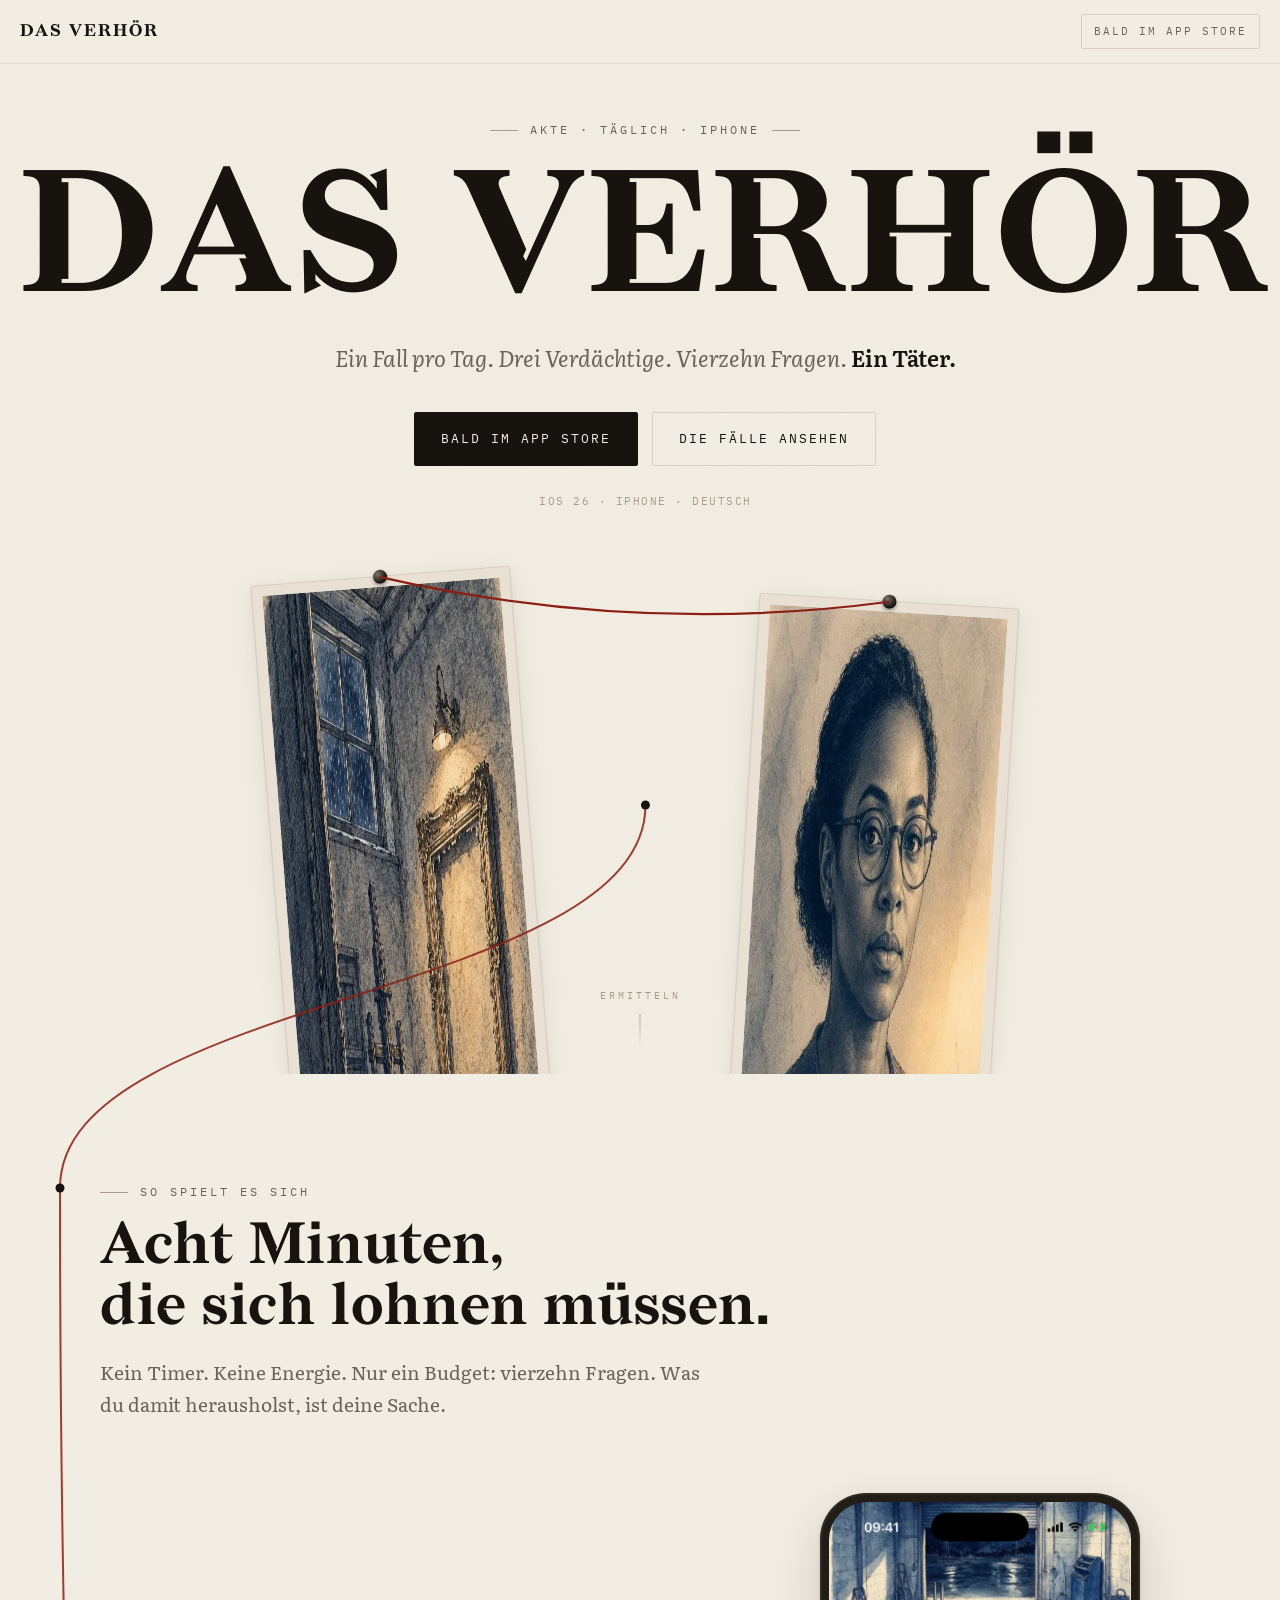
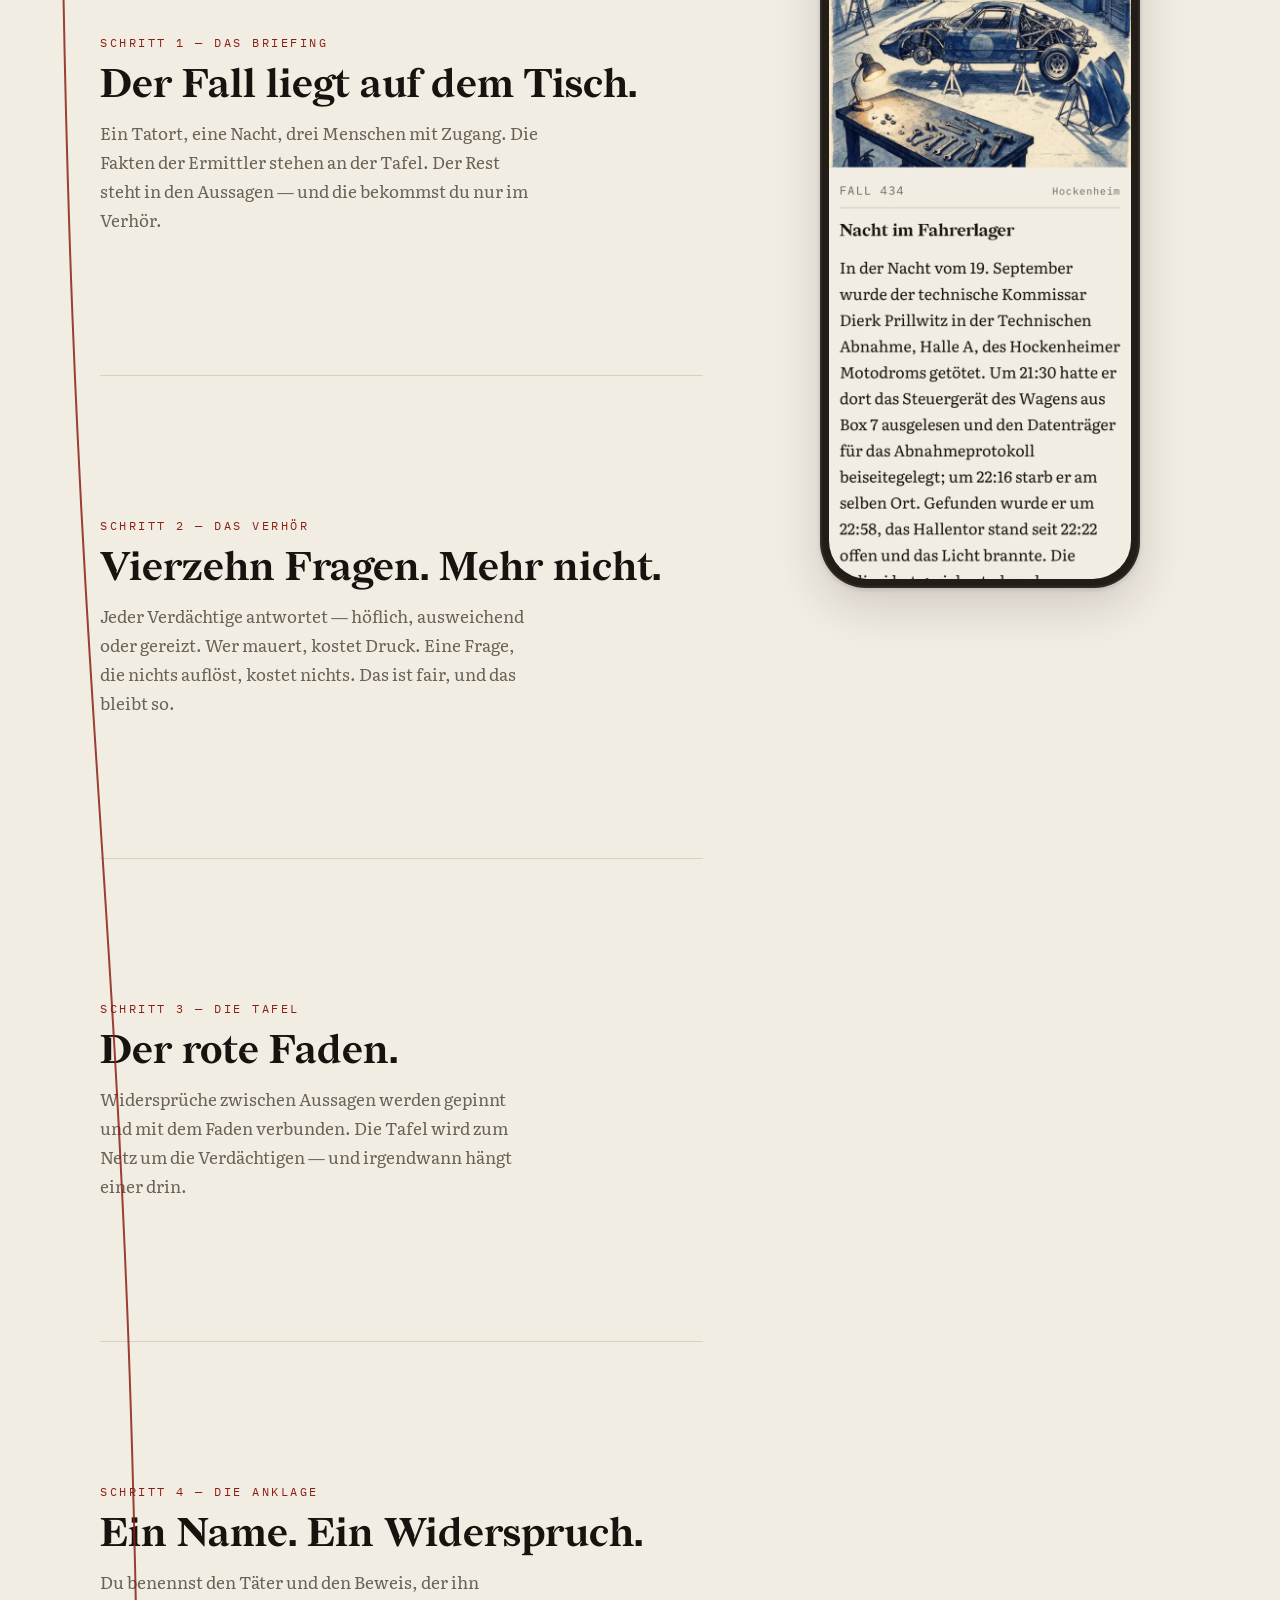
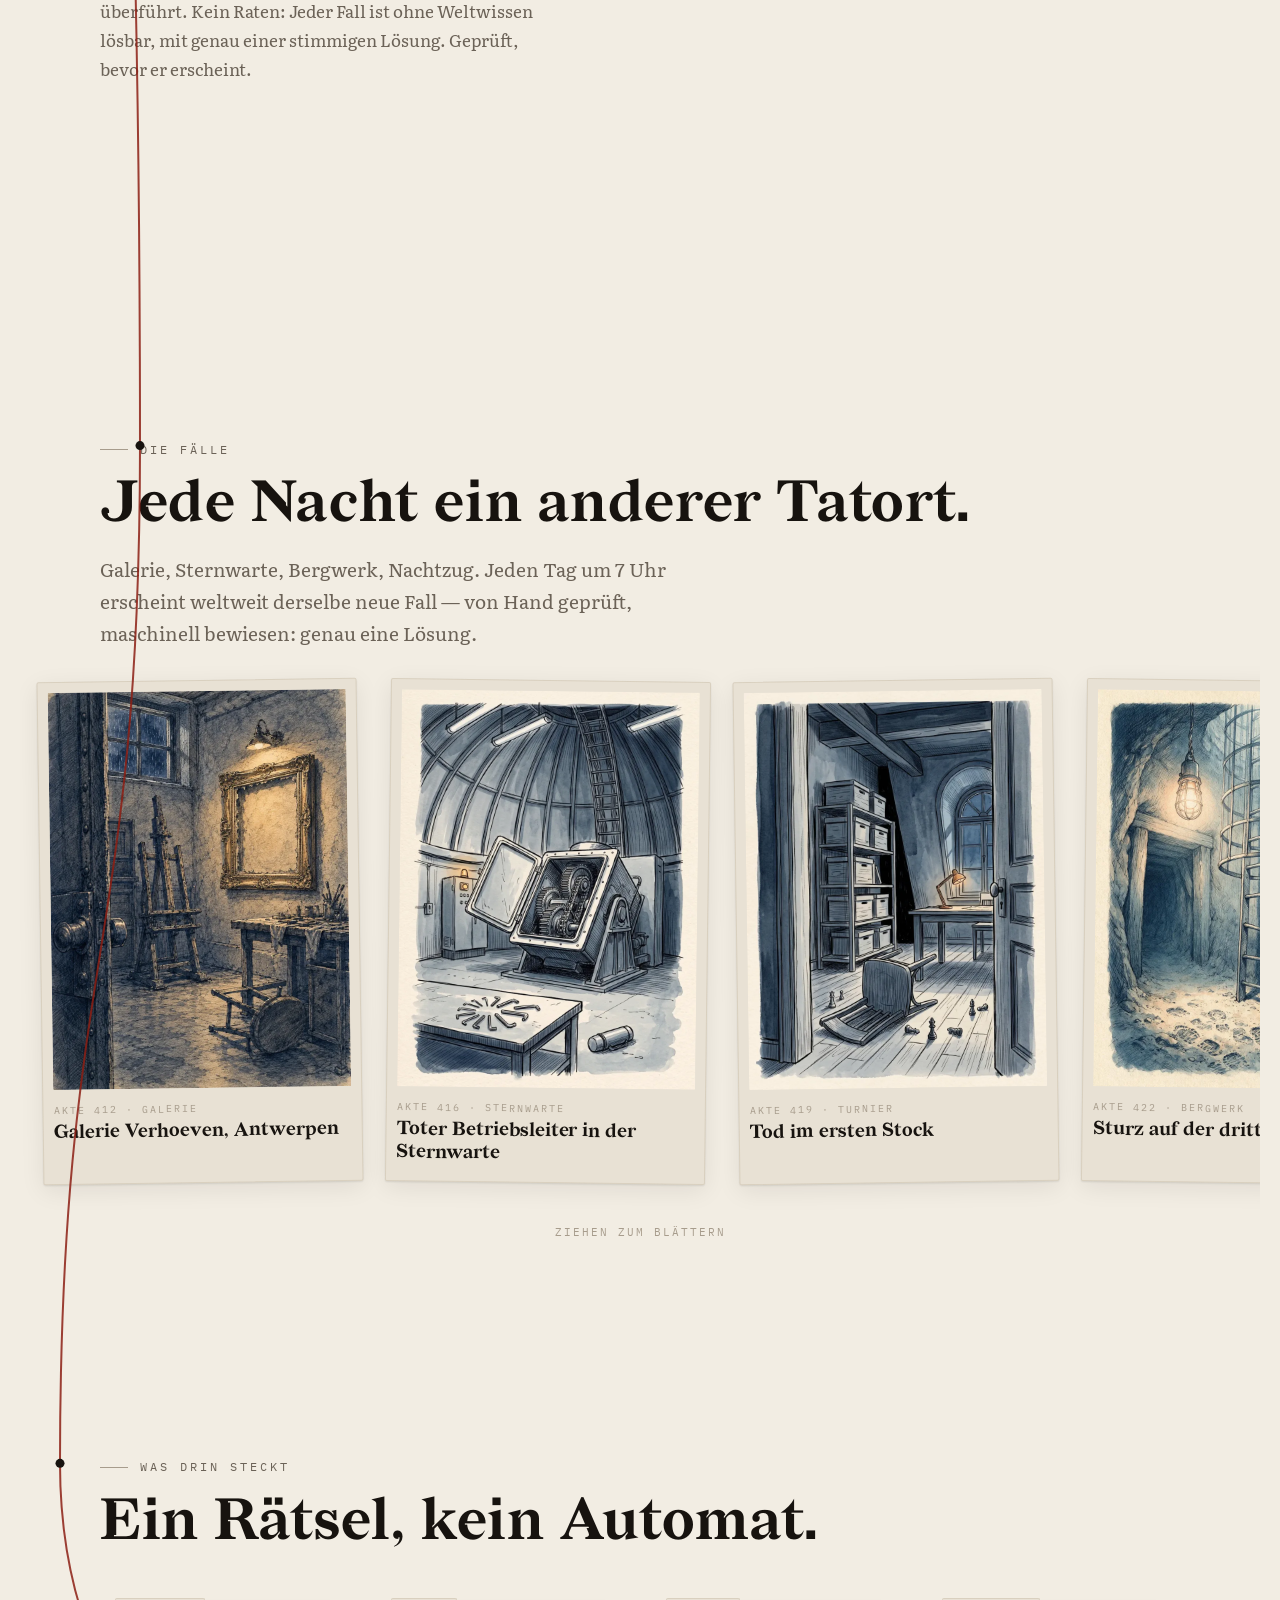
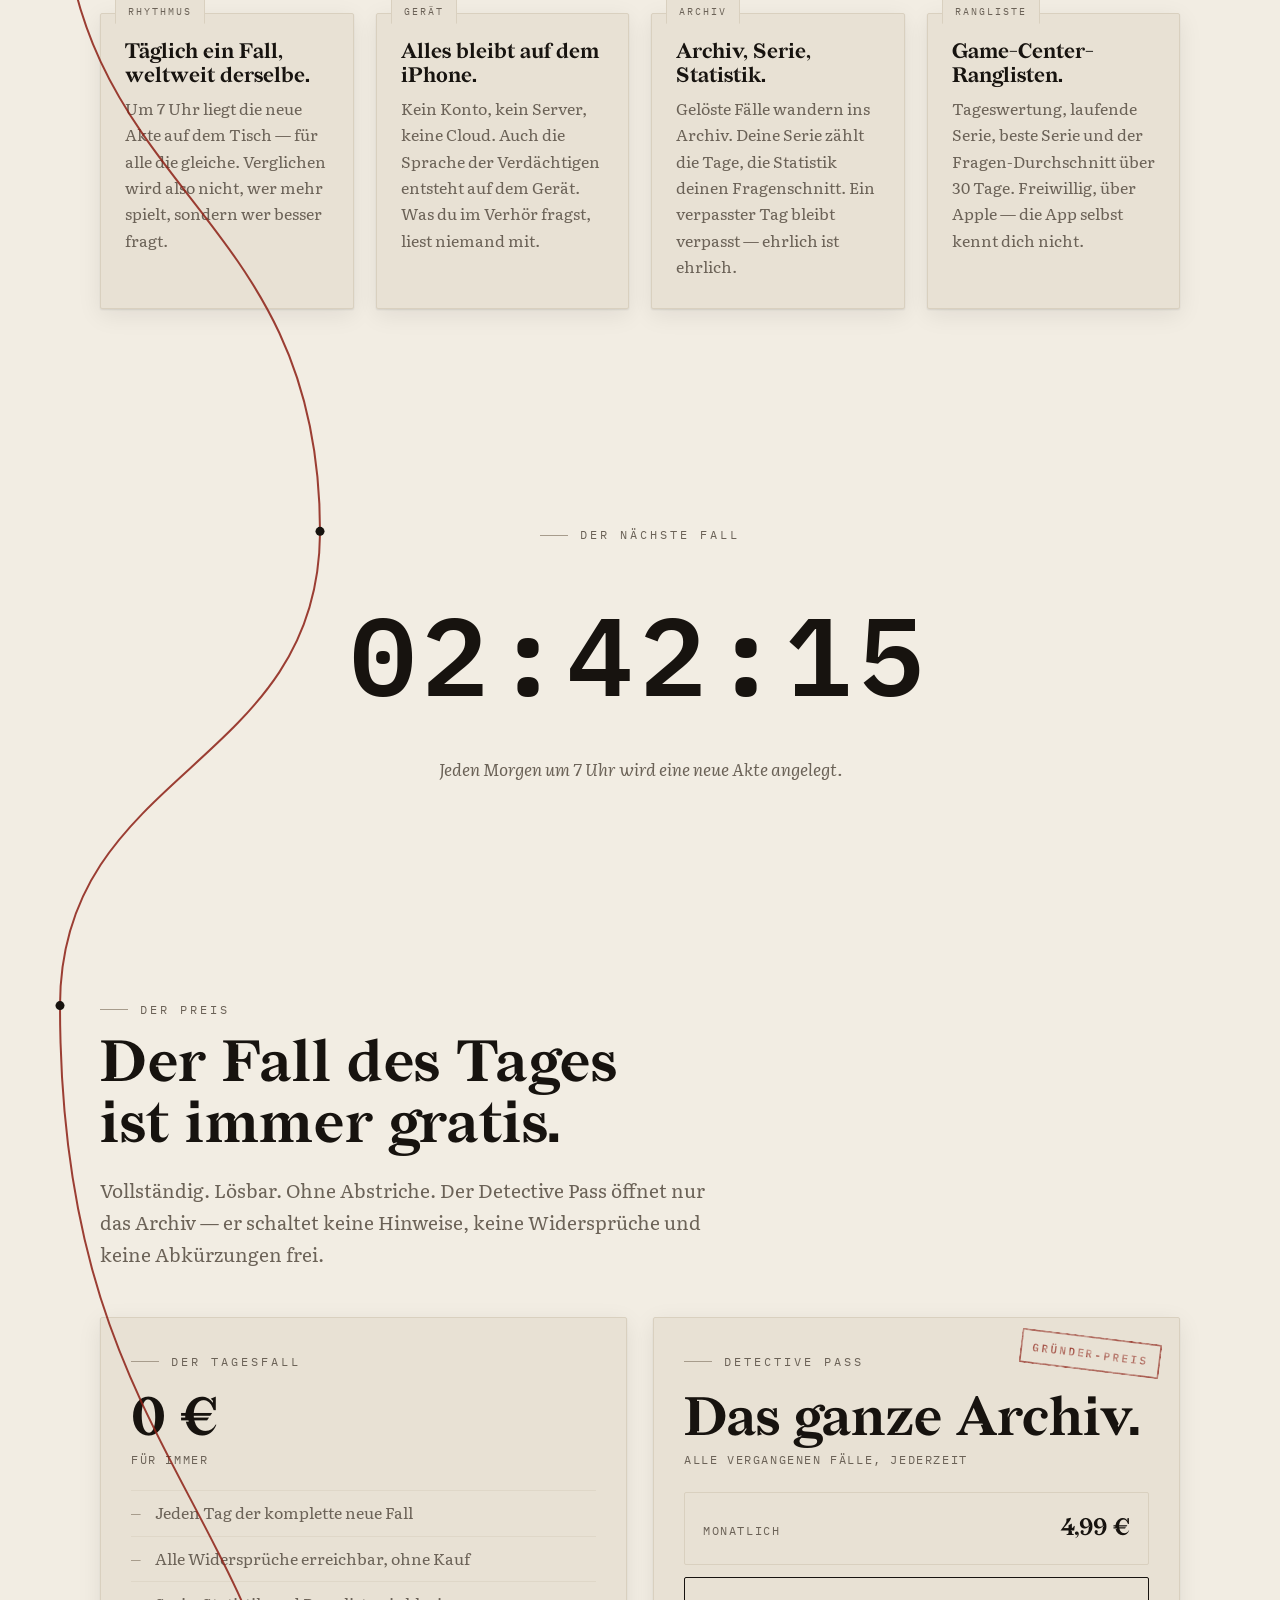
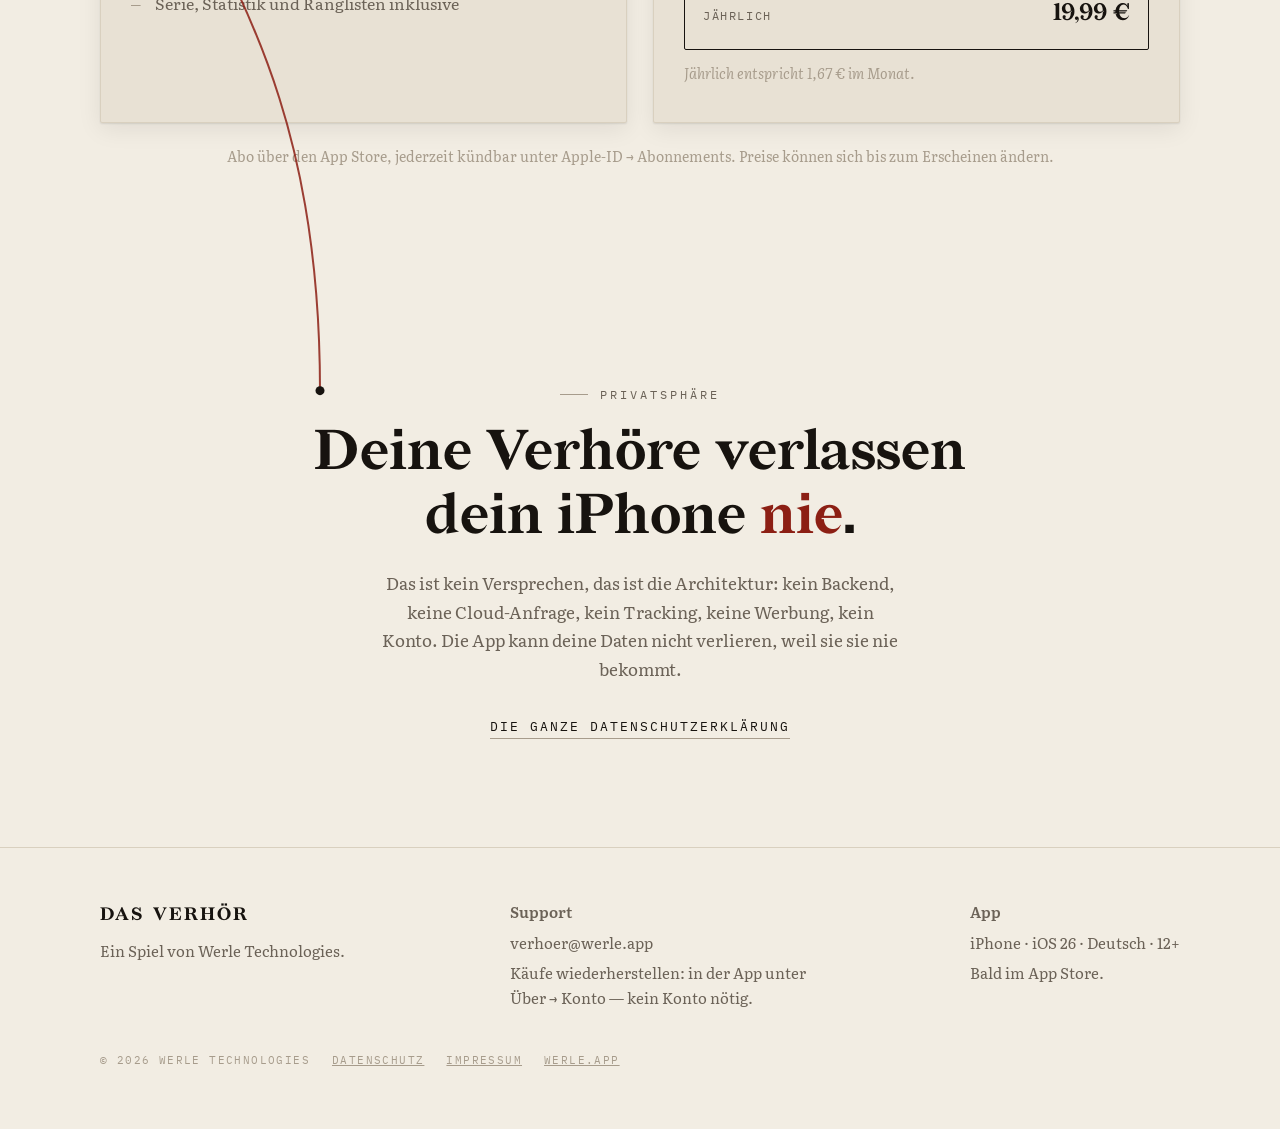
==== index.html @ 4481dc05 "Promo-Website für Das Verhör: Held mit Faden-Auftritt, Sticky-iPhone, Fallgalerie, Preis, Datenschut" ====
<!DOCTYPE html>
<html lang="de">
<head>
<meta charset="utf-8">
<meta name="viewport" content="width=device-width, initial-scale=1">
<title>Das Verhör — Ein Fall pro Tag. Ein Täter.</title>
<meta name="description" content="Das tägliche Kriminalrätsel für iPhone. Drei Verdächtige, vierzehn Fragen, ein Täter. Alles auf dem Gerät — kein Konto, keine Cloud, kein Tracking.">
<meta property="og:title" content="Das Verhör">
<meta property="og:description" content="Ein Fall pro Tag. Drei Verdächtige. Vierzehn Fragen. Ein Täter.">
<meta property="og:image" content="https://verhoer.werle.app/assets/og.png">
<meta property="og:type" content="website">
<meta property="og:locale" content="de_DE">
<meta name="twitter:card" content="summary_large_image">
<link rel="icon" type="image/png" sizes="64x64" href="/assets/art/favicon-64.png">
<link rel="apple-touch-icon" href="/assets/art/apple-touch-icon.png">
<link rel="preload" href="/assets/fonts/Redaction-Bold.otf" as="font" type="font/otf" crossorigin>
<link rel="preload" href="/assets/fonts/Redaction70-Bold.otf" as="font" type="font/otf" crossorigin>
<link rel="preload" href="/assets/fonts/Literata-Regular.ttf" as="font" type="font/ttf" crossorigin>
<link rel="stylesheet" href="/css/site.css">
<meta name="theme-color" content="#F2EDE3" media="(prefers-color-scheme: light)">
<meta name="theme-color" content="#14110D" media="(prefers-color-scheme: dark)">
<script>document.documentElement.classList.add("js")</script>
</head>
<body>
<div class="grain" aria-hidden="true"></div>

<header class="top" id="top">
  <a class="mark" href="#">DAS VERHÖR</a>
  <a class="chip" href="#preis">Bald im App&nbsp;Store</a>
</header>

<div id="page">
  <svg id="thread-layer" aria-hidden="true"><path id="thread-path" d=""></path></svg>

  <!-- ================= HELD ================= -->
  <section class="hero" id="held">
    <div class="streak" aria-hidden="true"></div>
    <p class="eyebrow">Akte · Täglich · iPhone</p>
    <h1 class="wordmark" id="wordmark" aria-label="Das Verhör">DAS&nbsp;VERHÖR</h1>
    <p class="claim">Ein Fall pro Tag. Drei Verdächtige. Vierzehn Fragen. <strong>Ein Täter.</strong></p>
    <div class="hero-cta">
      <a class="btn btn-primary" href="#preis">Bald im App Store</a>
      <a class="btn btn-secondary" href="#faelle">Die Fälle ansehen</a>
    </div>
    <p class="hero-note">iOS 26 · iPhone · Deutsch</p>

    <figure class="hero-cards" id="hero-cards" aria-hidden="true">
      <svg class="hero-thread" id="hero-thread"><path id="hero-thread-path" d=""></path></svg>
      <div class="pcard pcard-l" id="pcard-l">
        <span class="pin" id="hero-pin-l"></span>
        <img src="/assets/art/scene_412.webp" alt="" width="840" height="1120" loading="eager">
        <figcaption>Tatort · Galerie Verhoeven</figcaption>
      </div>
      <div class="pcard pcard-r" id="pcard-r">
        <span class="pin" id="hero-pin-r"></span>
        <img src="/assets/art/portrait_osei.webp" alt="" width="600" height="754" loading="eager">
        <figcaption>Verdächtige · Die Buchhalterin</figcaption>
      </div>
    </figure>
    <p class="scroll-hint">Ermitteln</p>
  </section>

  <!-- ================= SO SPIELT ES SICH ================= -->
  <section class="section" id="spiel">
    <div class="shell">
      <p class="eyebrow rv">So spielt es sich</p>
      <h2 class="head rv">Acht Minuten,<br>die sich lohnen müssen.</h2>
      <p class="lede rv">Kein Timer. Keine Energie. Nur ein Budget: vierzehn Fragen.
      Was du damit herausholst, ist deine Sache.</p>

      <div class="play-grid" style="margin-top: clamp(40px, 8vh, 90px);">
        <div class="steps" id="steps">
          <div class="step" data-screen="0">
            <p class="no">Schritt 1 — Das Briefing</p>
            <h3>Der Fall liegt auf dem Tisch.</h3>
            <p>Ein Tatort, eine Nacht, drei Menschen mit Zugang. Die Fakten der
            Ermittler stehen an der Tafel. Der Rest steht in den Aussagen — und
            die bekommst du nur im Verhör.</p>
          </div>
          <div class="step" data-screen="1">
            <p class="no">Schritt 2 — Das Verhör</p>
            <h3>Vierzehn Fragen. Mehr nicht.</h3>
            <p>Jeder Verdächtige antwortet — höflich, ausweichend oder gereizt.
            Wer mauert, kostet Druck. Eine Frage, die nichts auflöst, kostet
            nichts. Das ist fair, und das bleibt so.</p>
          </div>
          <div class="step" data-screen="2">
            <p class="no">Schritt 3 — Die Tafel</p>
            <h3>Der rote Faden.</h3>
            <p>Widersprüche zwischen Aussagen werden gepinnt und mit dem Faden
            verbunden. Die Tafel wird zum Netz um die Verdächtigen — und
            irgendwann hängt einer drin.</p>
          </div>
          <div class="step" data-screen="3">
            <p class="no">Schritt 4 — Die Anklage</p>
            <h3>Ein Name. Ein Widerspruch.</h3>
            <p>Du benennst den Täter und den Beweis, der ihn überführt. Kein
            Raten: Jeder Fall ist ohne Weltwissen lösbar, mit genau einer
            stimmigen Lösung. Geprüft, bevor er erscheint.</p>
          </div>
        </div>
        <div class="phone-wrap rv">
          <div class="phone">
            <div class="phone-screen" id="phone-screen">
              <img src="/assets/screens/02-briefing.webp" alt="Briefing-Ansicht der App: der Fall wird vorgestellt" class="active">
              <img src="/assets/screens/03-verhoer.webp" alt="Verhör-Ansicht: das Porträt eines Verdächtigen füllt den Bildschirm">
              <img src="/assets/screens/05-tafel.webp" alt="Die Tafel: Verdächtige, Fakten und gepinnte Widersprüche mit rotem Faden">
              <img src="/assets/screens/06-anklage.webp" alt="Anklage-Ansicht: Täter und Widerspruch auswählen">
            </div>
          </div>
        </div>
      </div>
    </div>
  </section>

  <!-- ================= DIE FÄLLE ================= -->
  <section class="section gallery-outer" id="faelle">
    <div class="shell">
      <p class="eyebrow rv">Die Fälle</p>
      <h2 class="head rv">Jede Nacht ein anderer Tatort.</h2>
      <p class="lede rv">Galerie, Sternwarte, Bergwerk, Nachtzug. Jeden Tag um
      7&nbsp;Uhr erscheint weltweit derselbe neue Fall — von Hand geprüft,
      maschinell bewiesen: genau eine Lösung.</p>
    </div>
    <div class="gallery" id="gallery">
      <article class="case-card"><div class="img-wrap"><img src="/assets/art/scene_412.webp" alt="Tuschezeichnung: Galerie bei Nacht" loading="lazy" width="840" height="1120"></div><p class="cno">Akte 412 · Galerie</p><h3>Galerie Verhoeven, Antwerpen</h3></article>
      <article class="case-card"><div class="img-wrap"><img src="/assets/art/scene_416.webp" alt="Tuschezeichnung: Sternwarte bei Nacht" loading="lazy" width="840" height="1120"></div><p class="cno">Akte 416 · Sternwarte</p><h3>Toter Betriebsleiter in der Sternwarte</h3></article>
      <article class="case-card"><div class="img-wrap"><img src="/assets/art/scene_419.webp" alt="Tuschezeichnung: Schachturnier" loading="lazy" width="840" height="1120"></div><p class="cno">Akte 419 · Turnier</p><h3>Tod im ersten Stock</h3></article>
      <article class="case-card"><div class="img-wrap"><img src="/assets/art/scene_422.webp" alt="Tuschezeichnung: Besucherbergwerk" loading="lazy" width="840" height="1120"></div><p class="cno">Akte 422 · Bergwerk</p><h3>Sturz auf der dritten Sohle</h3></article>
      <article class="case-card"><div class="img-wrap"><img src="/assets/art/scene_424.webp" alt="Tuschezeichnung: Tierpark bei Nacht" loading="lazy" width="840" height="1120"></div><p class="cno">Akte 424 · Tierpark</p><h3>Nachtdienst im Tierpark Waldhege</h3></article>
      <article class="case-card"><div class="img-wrap"><img src="/assets/art/scene_425.webp" alt="Tuschezeichnung: Spielbank" loading="lazy" width="840" height="1120"></div><p class="cno">Akte 425 · Spielbank</p><h3>Ein Toter im Zählraum</h3></article>
      <article class="case-card"><div class="img-wrap"><img src="/assets/art/scene_428.webp" alt="Tuschezeichnung: Nachtzug" loading="lazy" width="840" height="1120"></div><p class="cno">Akte 428 · Nachtzug</p><h3>Nachtzug 471, Abteil 11</h3></article>
      <article class="case-card"><div class="img-wrap"><img src="/assets/art/scene_433.webp" alt="Tuschezeichnung: Grandhotel bei Nacht" loading="lazy" width="840" height="1120"></div><p class="cno">Akte 433 · Grandhotel</p><h3>Nachtdienst im Parkhotel Fremersberg</h3></article>
    </div>
    <p class="gallery-hint">Ziehen zum Blättern</p>
  </section>

  <!-- ================= WAS DRIN STECKT ================= -->
  <section class="section" id="drin">
    <div class="shell">
      <p class="eyebrow rv">Was drin steckt</p>
      <h2 class="head rv">Ein Rätsel, kein Automat.</h2>
      <div class="tabs-grid">
        <article class="tab-card rv" data-tab="Rhythmus">
          <h3>Täglich ein Fall, weltweit derselbe.</h3>
          <p>Um 7&nbsp;Uhr liegt die neue Akte auf dem Tisch — für alle die
          gleiche. Verglichen wird also nicht, wer mehr spielt, sondern wer
          besser fragt.</p>
        </article>
        <article class="tab-card rv" data-tab="Gerät">
          <h3>Alles bleibt auf dem iPhone.</h3>
          <p>Kein Konto, kein Server, keine Cloud. Auch die Sprache der
          Verdächtigen entsteht auf dem Gerät. Was du im Verhör fragst, liest
          niemand mit.</p>
        </article>
        <article class="tab-card rv" data-tab="Archiv">
          <h3>Archiv, Serie, Statistik.</h3>
          <p>Gelöste Fälle wandern ins Archiv. Deine Serie zählt die Tage,
          die Statistik deinen Fragenschnitt. Ein verpasster Tag bleibt
          verpasst — ehrlich ist ehrlich.</p>
        </article>
        <article class="tab-card rv" data-tab="Rangliste">
          <h3>Game-Center-Ranglisten.</h3>
          <p>Tageswertung, laufende Serie, beste Serie und der
          Fragen-Durchschnitt über 30 Tage. Freiwillig, über Apple —
          die App selbst kennt dich nicht.</p>
        </article>
      </div>
    </div>
  </section>

  <!-- ================= COUNTDOWN ================= -->
  <section class="section countdown-sec" id="countdown-sec">
    <div class="shell narrow">
      <p class="eyebrow rv" style="justify-content:center">Der nächste Fall</p>
      <p class="countdown rv" id="countdown" aria-live="off">–&#8203;–:–&#8203;–:–&#8203;–</p>
      <p class="countdown-sub rv">Jeden Morgen um 7 Uhr wird eine neue Akte angelegt.</p>
    </div>
  </section>

  <!-- ================= PREIS ================= -->
  <section class="section" id="preis">
    <div class="shell">
      <p class="eyebrow rv">Der Preis</p>
      <h2 class="head rv">Der Fall des Tages<br>ist immer gratis.</h2>
      <p class="lede rv">Vollständig. Lösbar. Ohne Abstriche. Der Detective
      Pass öffnet nur das Archiv — er schaltet keine Hinweise, keine
      Widersprüche und keine Abkürzungen frei.</p>

      <div class="price-grid">
        <article class="price-card rv">
          <p class="eyebrow">Der Tagesfall</p>
          <p class="price-big">0&nbsp;€</p>
          <p class="price-sub">Für immer</p>
          <ul>
            <li>Jeden Tag der komplette neue Fall</li>
            <li>Alle Widersprüche erreichbar, ohne Kauf</li>
            <li>Serie, Statistik und Ranglisten inklusive</li>
          </ul>
        </article>
        <article class="price-card rv">
          <span class="stamp">Gründer-Preis</span>
          <p class="eyebrow">Detective Pass</p>
          <p class="price-big">Das ganze Archiv.</p>
          <p class="price-sub">Alle vergangenen Fälle, jederzeit</p>
          <div class="price-rows">
            <div class="price-row"><span class="plan">Monatlich</span><span class="amount" id="price-monthly">4,99&nbsp;€</span></div>
            <div class="price-row best"><span class="plan">Jährlich</span><span class="amount" id="price-yearly">19,99&nbsp;€</span></div>
          </div>
          <p class="price-anchor" id="price-anchor">Jährlich entspricht 1,67&nbsp;€ im Monat.</p>
        </article>
      </div>
      <p class="price-note">Abo über den App&nbsp;Store, jederzeit kündbar unter
      Apple-ID&nbsp;→&nbsp;Abonnements. Preise können sich bis zum Erscheinen ändern.</p>
    </div>
  </section>

  <!-- ================= DATENSCHUTZ ================= -->
  <section class="section privacy-sec" id="privatsphaere">
    <div class="shell narrow">
      <p class="eyebrow rv" style="justify-content:center">Privatsphäre</p>
      <p class="privacy-line rv">Deine Verhöre verlassen<br>dein iPhone <em>nie</em>.</p>
      <p class="small rv">Das ist kein Versprechen, das ist die Architektur:
      kein Backend, keine Cloud-Anfrage, kein Tracking, keine Werbung,
      kein Konto. Die App kann deine Daten nicht verlieren, weil sie sie
      nie bekommt.</p>
      <p class="rv"><a class="link-quiet" href="/privacy">Die ganze Datenschutzerklärung</a></p>
    </div>
  </section>
</div>

<!-- ================= FUSSZEILE ================= -->
<footer>
  <div class="foot-grid">
    <div>
      <p class="mark">DAS VERHÖR</p>
      <p class="col" style="margin-top:8px">Ein Spiel von Werle&nbsp;Technologies.</p>
    </div>
    <div class="col">
      <p><strong>Support</strong></p>
      <p><a href="mailto:verhoer@werle.app">verhoer@werle.app</a></p>
      <p>Käufe wiederherstellen: in der App unter<br>Über&nbsp;→&nbsp;Konto — kein Konto nötig.</p>
    </div>
    <div class="col">
      <p><strong>App</strong></p>
      <p>iPhone · iOS 26 · Deutsch · 12+</p>
      <p>Bald im App&nbsp;Store.</p>
    </div>
  </div>
  <div class="foot-legal">
    <span>© 2026 Werle Technologies</span>
    <a href="/privacy">Datenschutz</a>
    <a href="/impressum">Impressum</a>
    <a href="https://werle.app">werle.app</a>
  </div>
</footer>

<script src="/js/vendor/gsap.min.js" defer></script>
<script src="/js/vendor/ScrollTrigger.min.js" defer></script>
<script src="/js/site.js" defer></script>
</body>
</html>
---- css/site.css ----
/* ============================================================
   Das Verhör — verhoer.werle.app
   Token 1:1 aus App/DesignTokens.swift. Der Fallakzent gehört
   den Widersprüchen — hier trägt nur der Faden Rot.
   ============================================================ */

@font-face {
  font-family: "Redaction";
  src: url("../assets/fonts/Redaction-Bold.otf") format("opentype");
  font-weight: 700; font-display: swap;
}
@font-face {
  font-family: "Redaction";
  src: url("../assets/fonts/Redaction-Regular.otf") format("opentype");
  font-weight: 400; font-display: swap;
}
@font-face {
  font-family: "Redaction35";
  src: url("../assets/fonts/Redaction35-Bold.otf") format("opentype");
  font-weight: 700; font-display: swap;
}
@font-face {
  font-family: "Redaction70";
  src: url("../assets/fonts/Redaction70-Bold.otf") format("opentype");
  font-weight: 700; font-display: swap;
}
@font-face {
  font-family: "Literata";
  src: url("../assets/fonts/Literata-Regular.ttf") format("truetype");
  font-weight: 400; font-display: swap;
}
@font-face {
  font-family: "Literata";
  src: url("../assets/fonts/Literata-Italic.ttf") format("truetype");
  font-weight: 400; font-style: italic; font-display: swap;
}
@font-face {
  font-family: "Literata";
  src: url("../assets/fonts/Literata-SemiBold.ttf") format("truetype");
  font-weight: 600; font-display: swap;
}
@font-face {
  font-family: "Plex Mono";
  src: url("../assets/fonts/IBMPlexMono-Regular.ttf") format("truetype");
  font-weight: 400; font-display: swap;
}
@font-face {
  font-family: "Plex Mono";
  src: url("../assets/fonts/IBMPlexMono-SemiBold.ttf") format("truetype");
  font-weight: 600; font-display: swap;
}

:root {
  --paper: #F2EDE3;
  --sunk: #E8E1D4;
  --edge: #D9D0BF;
  --ink: #17130F;
  --muted: #6B6257;
  --faint: #A79C8C;
  --thread: #8C1F14;
  --pin: #17130F;
  --phone-frame: #221D17;
  --shadow: 0 1px 2px rgba(23, 19, 15, .10), 0 6px 24px rgba(23, 19, 15, .08);
  --shadow-lift: 0 2px 4px rgba(23, 19, 15, .12), 0 18px 48px rgba(23, 19, 15, .16);
  --display: "Redaction", "Iowan Old Style", Georgia, serif;
  --display35: "Redaction35", "Redaction", Georgia, serif;
  --display70: "Redaction70", "Redaction", Georgia, serif;
  --prose: "Literata", Georgia, "Times New Roman", serif;
  --mono: "Plex Mono", ui-monospace, "SF Mono", Menlo, monospace;
}
@media (prefers-color-scheme: dark) {
  :root {
    --paper: #14110D;
    --sunk: #1D1913;
    --edge: #2E271E;
    --ink: #EDE6D9;
    --muted: #9A9082;
    --faint: #6A6154;
    --thread: #B03A2C;
    --pin: #EDE6D9;
    --phone-frame: #050403;
    --shadow: 0 1px 2px rgba(0, 0, 0, .5), 0 6px 24px rgba(0, 0, 0, .45);
    --shadow-lift: 0 2px 4px rgba(0, 0, 0, .55), 0 18px 48px rgba(0, 0, 0, .6);
  }
}

* { margin: 0; padding: 0; box-sizing: border-box; }
html { scroll-behavior: smooth; }
@media (prefers-reduced-motion: reduce) { html { scroll-behavior: auto; } }

body {
  background: var(--paper);
  color: var(--ink);
  font-family: var(--prose);
  font-size: 17px;
  line-height: 1.7;
  overflow-x: hidden;
  -webkit-font-smoothing: antialiased;
}

::selection { background: var(--thread); color: var(--paper); }

img { max-width: 100%; display: block; }
a { color: inherit; }

/* --- Papierkorn ------------------------------------------------ */
.grain {
  position: fixed; inset: -100px; z-index: 9; pointer-events: none;
  background-image: url("data:image/svg+xml,%3Csvg xmlns='http://www.w3.org/2000/svg' width='240' height='240'%3E%3Cfilter id='n'%3E%3CfeTurbulence type='fractalNoise' baseFrequency='0.9' numOctaves='2' stitchTiles='stitch'/%3E%3CfeColorMatrix type='saturate' values='0'/%3E%3C/filter%3E%3Crect width='240' height='240' filter='url(%23n)' opacity='0.5'/%3E%3C/svg%3E");
  opacity: .05;
  mix-blend-mode: multiply;
}
@media (prefers-color-scheme: dark) {
  .grain { opacity: .07; mix-blend-mode: screen; }
}

/* --- Grundraster ----------------------------------------------- */
.section { position: relative; padding: clamp(88px, 12vh, 160px) 20px; }
.shell { max-width: 1080px; margin: 0 auto; position: relative; }
.narrow { max-width: 720px; }

.eyebrow {
  font-family: var(--mono);
  font-size: 12px;
  letter-spacing: 3px;
  text-transform: uppercase;
  color: var(--muted);
  display: flex; align-items: center; gap: 12px;
}
.eyebrow::before {
  content: ""; width: 28px; height: 1px; background: var(--faint); flex: none;
}

h2.head {
  font-family: var(--display);
  font-weight: 700;
  font-size: clamp(34px, 5.4vw, 58px);
  line-height: 1.05;
  letter-spacing: .01em;
  margin: 14px 0 18px;
  text-wrap: balance;
}
.lede { color: var(--muted); font-size: clamp(17px, 2vw, 19px); max-width: 56ch; }

/* --- Reveal-Grundzustand (nur mit JS versteckt, JS setzt .in) -- */
.js .rv { opacity: 0; transform: translateY(26px); }
.js.no-motion .rv, .js .rv.in { opacity: 1; transform: none; }

/* --- Kopfzeile ------------------------------------------------- */
.top {
  position: fixed; top: 0; left: 0; right: 0; z-index: 40;
  display: flex; justify-content: space-between; align-items: center;
  padding: 14px 20px;
  background: color-mix(in srgb, var(--paper) 82%, transparent);
  -webkit-backdrop-filter: blur(10px); backdrop-filter: blur(10px);
  border-bottom: 1px solid color-mix(in srgb, var(--edge) 60%, transparent);
  transition: transform .4s ease;
}
.top.hidden { transform: translateY(-100%); }
.top .mark {
  font-family: var(--display); font-weight: 700; font-size: 17px;
  letter-spacing: .12em; text-decoration: none;
}
.top .chip {
  font-family: var(--mono); font-size: 11px; letter-spacing: 2px;
  text-transform: uppercase; color: var(--muted);
  border: 1px solid var(--edge); border-radius: 2px; padding: 7px 12px;
  text-decoration: none; white-space: nowrap;
}

/* --- Held ------------------------------------------------------ */
.hero {
  min-height: 100svh;
  display: grid;
  align-content: center;
  justify-items: center;
  text-align: center;
  padding: 120px 20px 80px;
  position: relative;
  overflow: hidden;
}
.hero .eyebrow { justify-content: center; }
.hero .eyebrow::after {
  content: ""; width: 28px; height: 1px; background: var(--faint); flex: none;
}

.wordmark {
  font-family: var(--display);
  font-weight: 700;
  font-size: clamp(56px, 13.5vw, 190px);
  line-height: .94;
  letter-spacing: .015em;
  margin: 18px 0 8px;
  text-transform: uppercase;
  white-space: nowrap;
}
.wordmark .word { display: inline-block; white-space: nowrap; }
.wordmark .w { display: inline-block; white-space: pre; }
.wordmark .g70 { font-family: var(--display70); }
.wordmark .g35 { font-family: var(--display35); }

.hero .claim {
  font-size: clamp(17px, 2.4vw, 22px);
  color: var(--muted);
  font-style: italic;
  margin-top: 10px;
}
.hero .claim strong { color: var(--ink); font-style: normal; font-weight: 600; }

.hero-cta { margin-top: 36px; display: flex; gap: 14px; flex-wrap: wrap; justify-content: center; }

.btn {
  font-family: var(--mono); font-size: 13px; letter-spacing: 2px;
  text-transform: uppercase; text-decoration: none;
  padding: 15px 26px; border-radius: 2px;
  display: inline-flex; align-items: center; gap: 10px;
  transition: transform .25s ease, box-shadow .25s ease, background .25s ease;
  position: relative; overflow: hidden;
}
.btn-primary { background: var(--ink); color: var(--paper); border: 1px solid var(--ink); }
.btn-secondary { border: 1px solid var(--edge); color: var(--ink); background: transparent; }
.btn:hover { transform: translateY(-2px); box-shadow: var(--shadow-lift); }
.btn:active { transform: translateY(0); }
.btn:focus-visible, a:focus-visible { outline: 2px solid var(--thread); outline-offset: 3px; }
.btn-primary::after {
  content: ""; position: absolute; top: -40%; bottom: -40%; width: 34%;
  left: -60%; transform: skewX(-18deg);
  background: linear-gradient(90deg, transparent, rgba(242, 237, 227, .22), transparent);
  transition: left .6s ease;
}
.btn-primary:hover::after { left: 130%; }

.hero-note { margin-top: 26px; font-family: var(--mono); font-size: 11px; letter-spacing: 1.5px; color: var(--faint); text-transform: uppercase; }

/* Beweisstück-Karten im Held */
.hero-cards {
  position: relative;
  margin-top: clamp(40px, 7vh, 84px);
  height: clamp(260px, 40vw, 420px);
  width: min(760px, 92vw);
}
.pcard {
  position: absolute; top: 0;
  width: clamp(150px, 26vw, 260px);
  background: var(--sunk);
  border: 1px solid var(--edge);
  border-radius: 2px;
  padding: 10px 10px 14px;
  box-shadow: var(--shadow);
}
.pcard img { border-radius: 1px; filter: saturate(.92); }
.pcard figcaption {
  font-family: var(--mono); font-size: 10px; letter-spacing: 1.6px;
  text-transform: uppercase; color: var(--muted); margin-top: 9px; text-align: left;
}
.pcard-l { left: 4%; transform: rotate(-4.5deg); }
.pcard-r { right: 4%; transform: rotate(3.5deg); top: 26px; }
.pin {
  position: absolute; top: -7px; left: 50%; margin-left: -7px;
  width: 14px; height: 14px; border-radius: 50%;
  background: radial-gradient(circle at 34% 30%, color-mix(in srgb, var(--pin) 55%, var(--paper)), var(--pin) 68%);
  box-shadow: 0 2px 4px rgba(0, 0, 0, .35);
  z-index: 3;
}
.hero-thread { position: absolute; inset: 0; width: 100%; height: 100%; overflow: visible; pointer-events: none; z-index: 2; }
.hero-thread path { fill: none; stroke: var(--thread); stroke-width: 2.2; }

/* Lichtstreifen — breit und schwach (App-Regel: Breite vor Deckkraft) */
.streak {
  position: absolute; top: -12%; bottom: -12%; width: 42%;
  left: -70%; transform: skewX(-14deg);
  background: linear-gradient(90deg, transparent, rgba(255, 249, 235, .10) 35%, rgba(255, 249, 235, .16) 50%, rgba(255, 249, 235, .10) 65%, transparent);
  pointer-events: none;
  animation: streak 9s ease-in-out infinite;
  animation-delay: 1.6s;
}
@media (prefers-color-scheme: dark) {
  .streak { background: linear-gradient(90deg, transparent, rgba(237, 230, 217, .05) 35%, rgba(237, 230, 217, .09) 50%, rgba(237, 230, 217, .05) 65%, transparent); }
}
@keyframes streak {
  0% { left: -70%; } 55% { left: 130%; } 100% { left: 130%; }
}

.scroll-hint {
  position: absolute; bottom: 26px; left: 50%; transform: translateX(-50%);
  font-family: var(--mono); font-size: 10px; letter-spacing: 3px;
  text-transform: uppercase; color: var(--faint);
  display: flex; flex-direction: column; align-items: center; gap: 10px;
}
.scroll-hint::after {
  content: ""; width: 1px; height: 34px;
  background: linear-gradient(var(--faint), transparent);
  animation: drop 2.2s ease-in-out infinite;
}
@keyframes drop {
  0% { transform: scaleY(0); transform-origin: top; }
  55% { transform: scaleY(1); transform-origin: top; }
  56% { transform-origin: bottom; }
  100% { transform: scaleY(0); transform-origin: bottom; }
}

/* --- Roter Faden über die Seite -------------------------------- */
#thread-layer {
  position: absolute; top: 0; left: 0; width: 100%;
  pointer-events: none; z-index: 8; overflow: visible;
}
#thread-layer path {
  fill: none; stroke: var(--thread); stroke-width: 2;
  opacity: .85;
}
.thread-pin { position: relative; }
.thread-pin::before {
  content: ""; position: absolute; top: 50%; left: 50%;
  width: 12px; height: 12px; margin: -6px 0 0 -6px; border-radius: 50%;
  background: radial-gradient(circle at 34% 30%, color-mix(in srgb, var(--pin) 55%, var(--paper)), var(--pin) 68%);
  box-shadow: 0 2px 4px rgba(0, 0, 0, .3);
}

/* --- So spielt es sich ----------------------------------------- */
.play-grid {
  display: grid;
  grid-template-columns: minmax(0, 1fr) minmax(300px, 400px);
  gap: clamp(32px, 6vw, 96px);
  align-items: start;
}
.steps { display: flex; flex-direction: column; }
.step {
  padding: clamp(60px, 16vh, 140px) 0;
  border-top: 1px solid var(--edge);
}
.step:first-child { border-top: 0; }
.step .no {
  font-family: var(--mono); font-size: 12px; letter-spacing: 2.5px;
  color: var(--thread); text-transform: uppercase;
}
.step h3 {
  font-family: var(--display); font-weight: 700;
  font-size: clamp(26px, 3.6vw, 40px); margin: 10px 0 12px; line-height: 1.1;
}
.step p { color: var(--muted); max-width: 44ch; }

.phone-wrap { position: sticky; top: 10vh; display: flex; justify-content: center; }
.phone {
  width: min(320px, 78vw);
  aspect-ratio: 1206 / 2622;
  border-radius: 46px;
  background: var(--phone-frame);
  padding: 9px;
  box-shadow: var(--shadow-lift), inset 0 0 0 2px rgba(255, 255, 255, .06);
  position: relative;
}
.phone::after {
  content: ""; position: absolute; top: 21px; left: 50%; transform: translateX(-50%);
  width: 86px; height: 24px; border-radius: 14px; background: #000; z-index: 5;
}
.phone-screen {
  position: relative; width: 100%; height: 100%;
  border-radius: 38px; overflow: hidden; background: #101010;
}
.phone-screen img {
  position: absolute; inset: 0; width: 100%; height: 100%;
  object-fit: cover; opacity: 0; transition: opacity .5s ease;
}
.phone-screen img.active { opacity: 1; }

/* --- Fälle-Galerie --------------------------------------------- */
.gallery-outer { overflow: hidden; }
.gallery {
  display: flex; gap: clamp(16px, 2.5vw, 28px);
  overflow-x: auto; padding: 30px 20px 40px;
  scroll-snap-type: x mandatory;
  scrollbar-width: none;
}
.gallery::-webkit-scrollbar { display: none; }
.case-card {
  flex: 0 0 clamp(230px, 30vw, 320px);
  scroll-snap-align: center;
  background: var(--sunk);
  border: 1px solid var(--edge);
  border-radius: 2px;
  padding: 10px 10px 16px;
  box-shadow: var(--shadow);
  transition: transform .35s ease, box-shadow .35s ease;
  position: relative;
  overflow: hidden;
}
.case-card:nth-child(odd) { transform: rotate(-.8deg); }
.case-card:nth-child(even) { transform: rotate(.7deg); }
.case-card:hover { transform: translateY(-10px) rotate(0deg); box-shadow: var(--shadow-lift); }
.case-card .img-wrap { overflow: hidden; border-radius: 1px; position: relative; }
.case-card img { width: 100%; height: auto; aspect-ratio: 3 / 4; object-fit: cover; transition: transform .6s ease; }
.case-card:hover img { transform: scale(1.045); }
.case-card .img-wrap::after {
  content: ""; position: absolute; top: -20%; bottom: -20%; width: 45%; left: -80%;
  transform: skewX(-16deg);
  background: linear-gradient(90deg, transparent, rgba(255, 250, 238, .18), transparent);
  transition: left .7s ease;
}
.case-card:hover .img-wrap::after { left: 140%; }
.case-card .cno {
  font-family: var(--mono); font-size: 10px; letter-spacing: 2px;
  text-transform: uppercase; color: var(--faint); margin: 12px 0 3px;
}
.case-card h3 { font-family: var(--display); font-weight: 700; font-size: 19px; line-height: 1.2; }
.gallery-hint {
  font-family: var(--mono); font-size: 11px; letter-spacing: 2px;
  text-transform: uppercase; color: var(--faint); text-align: center;
}

/* --- Was drin steckt (Aktenreiter) ----------------------------- */
.tabs-grid {
  display: grid; grid-template-columns: repeat(auto-fit, minmax(240px, 1fr));
  gap: 22px; margin-top: 44px;
}
.tab-card {
  background: var(--sunk);
  border: 1.5px solid var(--edge);
  border-radius: 2px;
  padding: 26px 24px 28px;
  position: relative;
  margin-top: 16px;
  box-shadow: var(--shadow);
}
.tab-card::before {
  content: attr(data-tab);
  position: absolute; top: -16px; left: 14px;
  background: var(--sunk);
  border: 1.5px solid var(--edge); border-bottom-color: var(--sunk);
  border-radius: 2px 2px 0 0;
  font-family: var(--mono); font-size: 10px; letter-spacing: 2px;
  text-transform: uppercase; color: var(--muted);
  padding: 4px 12px 3px;
}
.tab-card h3 { font-family: var(--display); font-weight: 700; font-size: 21px; margin-bottom: 8px; line-height: 1.15; }
.tab-card p { color: var(--muted); font-size: 15.5px; }

/* --- Countdown ------------------------------------------------- */
.countdown-sec { text-align: center; }
.countdown {
  font-family: var(--mono); font-weight: 600;
  font-size: clamp(44px, 10vw, 110px);
  letter-spacing: .06em;
  font-variant-numeric: tabular-nums;
  margin: 14px 0 8px;
}
.countdown-sub { color: var(--muted); font-style: italic; }

/* --- Preis ----------------------------------------------------- */
.price-grid {
  display: grid; grid-template-columns: repeat(auto-fit, minmax(280px, 1fr));
  gap: 26px; margin-top: 46px; align-items: stretch;
}
.price-card {
  background: var(--sunk); border: 1.5px solid var(--edge); border-radius: 2px;
  padding: 34px 30px 36px; position: relative; box-shadow: var(--shadow);
  display: flex; flex-direction: column;
}
.price-card .eyebrow { margin-bottom: 14px; }
.price-big {
  font-family: var(--display); font-weight: 700;
  font-size: clamp(38px, 5vw, 54px); line-height: 1; margin: 6px 0 4px;
}
.price-sub { font-family: var(--mono); font-size: 12px; letter-spacing: 1.6px; text-transform: uppercase; color: var(--muted); }
.price-card ul { list-style: none; margin-top: 20px; }
.price-card li {
  padding: 9px 0 9px 24px; position: relative; color: var(--muted); font-size: 15.5px;
  border-top: 1px solid color-mix(in srgb, var(--edge) 55%, transparent);
}
.price-card li::before {
  content: "—"; position: absolute; left: 0; color: var(--faint); font-family: var(--mono);
}
.price-rows { display: flex; flex-direction: column; gap: 12px; margin-top: 22px; }
.price-row {
  display: flex; justify-content: space-between; align-items: baseline; gap: 10px;
  border: 1px solid var(--edge); border-radius: 2px; padding: 15px 18px;
}
.price-row.best { border-color: var(--ink); }
.price-row .plan { font-family: var(--mono); font-size: 12px; letter-spacing: 1.6px; text-transform: uppercase; color: var(--muted); }
.price-row .amount { font-family: var(--display); font-weight: 700; font-size: 24px; }
.price-anchor { margin-top: 12px; font-size: 14px; color: var(--faint); font-style: italic; }
.stamp {
  position: absolute; top: 18px; right: 18px;
  font-family: var(--mono); font-size: 11px; font-weight: 600;
  letter-spacing: 2px; text-transform: uppercase;
  color: var(--thread); border: 2px solid var(--thread); border-radius: 2px;
  padding: 6px 10px; transform: rotate(7deg);
  opacity: .92;
  mask-image: url("data:image/svg+xml,%3Csvg xmlns='http://www.w3.org/2000/svg' width='120' height='60'%3E%3Cfilter id='r'%3E%3CfeTurbulence type='fractalNoise' baseFrequency='0.16' numOctaves='3'/%3E%3CfeColorMatrix values='0 0 0 0 1 0 0 0 0 1 0 0 0 0 1 0 0 0 0.85 0.15'/%3E%3CfeComposite operator='in' in2='SourceGraphic'/%3E%3C/filter%3E%3Crect width='120' height='60' filter='url(%23r)'/%3E%3C/svg%3E");
  -webkit-mask-image: url("data:image/svg+xml,%3Csvg xmlns='http://www.w3.org/2000/svg' width='120' height='60'%3E%3Cfilter id='r'%3E%3CfeTurbulence type='fractalNoise' baseFrequency='0.16' numOctaves='3'/%3E%3CfeColorMatrix values='0 0 0 0 1 0 0 0 0 1 0 0 0 0 1 0 0 0 0.85 0.15'/%3E%3CfeComposite operator='in' in2='SourceGraphic'/%3E%3C/filter%3E%3Crect width='120' height='60' filter='url(%23r)'/%3E%3C/svg%3E");
}
.price-note { margin-top: 22px; font-size: 14px; color: var(--faint); text-align: center; }

/* --- Datenschutz-Satz ------------------------------------------ */
.privacy-sec { text-align: center; }
.privacy-line {
  font-family: var(--display); font-weight: 700;
  font-size: clamp(30px, 5.2vw, 56px); line-height: 1.14;
  max-width: 20ch; margin: 16px auto 20px; text-wrap: balance;
}
.privacy-line em { font-style: normal; color: var(--thread); }
.privacy-sec p.small { color: var(--muted); max-width: 52ch; margin: 0 auto 26px; }
.link-quiet {
  font-family: var(--mono); font-size: 13px; letter-spacing: 2px; text-transform: uppercase;
  color: var(--ink); text-decoration: none; border-bottom: 1px solid var(--faint);
  padding-bottom: 3px; transition: border-color .25s ease;
}
.link-quiet:hover { border-color: var(--thread); }

/* --- Fußzeile -------------------------------------------------- */
footer {
  border-top: 1px solid var(--edge);
  padding: 52px 20px 60px;
}
.foot-grid {
  max-width: 1080px; margin: 0 auto;
  display: flex; flex-wrap: wrap; gap: 28px; justify-content: space-between; align-items: flex-start;
}
.foot-grid .mark { font-family: var(--display); font-weight: 700; letter-spacing: .12em; font-size: 18px; }
.foot-grid .col { font-size: 14.5px; color: var(--muted); }
.foot-grid .col a { color: var(--muted); text-decoration: none; border-bottom: 1px solid transparent; }
.foot-grid .col a:hover { color: var(--ink); border-bottom-color: var(--faint); }
.foot-grid .col p { margin-bottom: 6px; }
.foot-legal {
  max-width: 1080px; margin: 34px auto 0;
  font-family: var(--mono); font-size: 11px; letter-spacing: 1.4px;
  text-transform: uppercase; color: var(--faint);
  display: flex; flex-wrap: wrap; gap: 8px 22px;
}

/* --- Rechtsseiten (privacy/impressum) -------------------------- */
.legal-main { max-width: 680px; margin: 0 auto; padding: 130px 20px 80px; }
.legal-main h1 { font-family: var(--display); font-weight: 700; font-size: clamp(34px, 6vw, 52px); margin: 10px 0 6px; }
.legal-main .sub { color: var(--muted); margin-bottom: 40px; }
.legal-main h2 {
  font-family: var(--mono); font-size: 13px; letter-spacing: 2px; text-transform: uppercase;
  color: var(--muted); margin: 36px 0 10px;
}
.legal-main h3 {
  font-family: var(--mono); font-size: 13px; letter-spacing: 2px; text-transform: uppercase;
  color: var(--muted); margin: 32px 0 8px; font-weight: 600;
}
.legal-main p { margin-bottom: 12px; }
.legal-main a { color: var(--thread); text-decoration: none; border-bottom: 1px solid currentColor; }
.legal-main a:hover { opacity: .75; }
.legal-main .card {
  background: var(--sunk); border: 1px solid var(--edge); border-radius: 2px;
  padding: 20px 24px; margin: 18px 0;
}
.legal-main table { border-collapse: collapse; width: 100%; margin: 14px 0; font-size: 15px; }
.legal-main th, .legal-main td { text-align: left; padding: 9px 12px 9px 0; border-bottom: 1px solid var(--edge); vertical-align: top; }
.legal-main th { font-family: var(--mono); font-size: 11px; letter-spacing: 1.5px; text-transform: uppercase; color: var(--muted); }
.legal-main hr { border: 0; border-top: 1px solid var(--edge); margin: 44px 0; }
.legal-main [lang="en"] { color: var(--muted); }

/* --- Responsiv ------------------------------------------------- */
@media (max-width: 860px) {
  .play-grid { grid-template-columns: 1fr; }
  .phone-wrap { position: relative; top: 0; order: -1; margin-bottom: 10px; }
  .step { padding: 44px 0; }
  .wordmark { white-space: normal; }
}

/* --- Bewegung aus ---------------------------------------------- */
@media (prefers-reduced-motion: reduce) {
  .streak, .scroll-hint::after { animation: none; }
  .btn, .case-card, .case-card img, .case-card .img-wrap::after { transition: none; }
  .rv { opacity: 1; transform: none; }
}
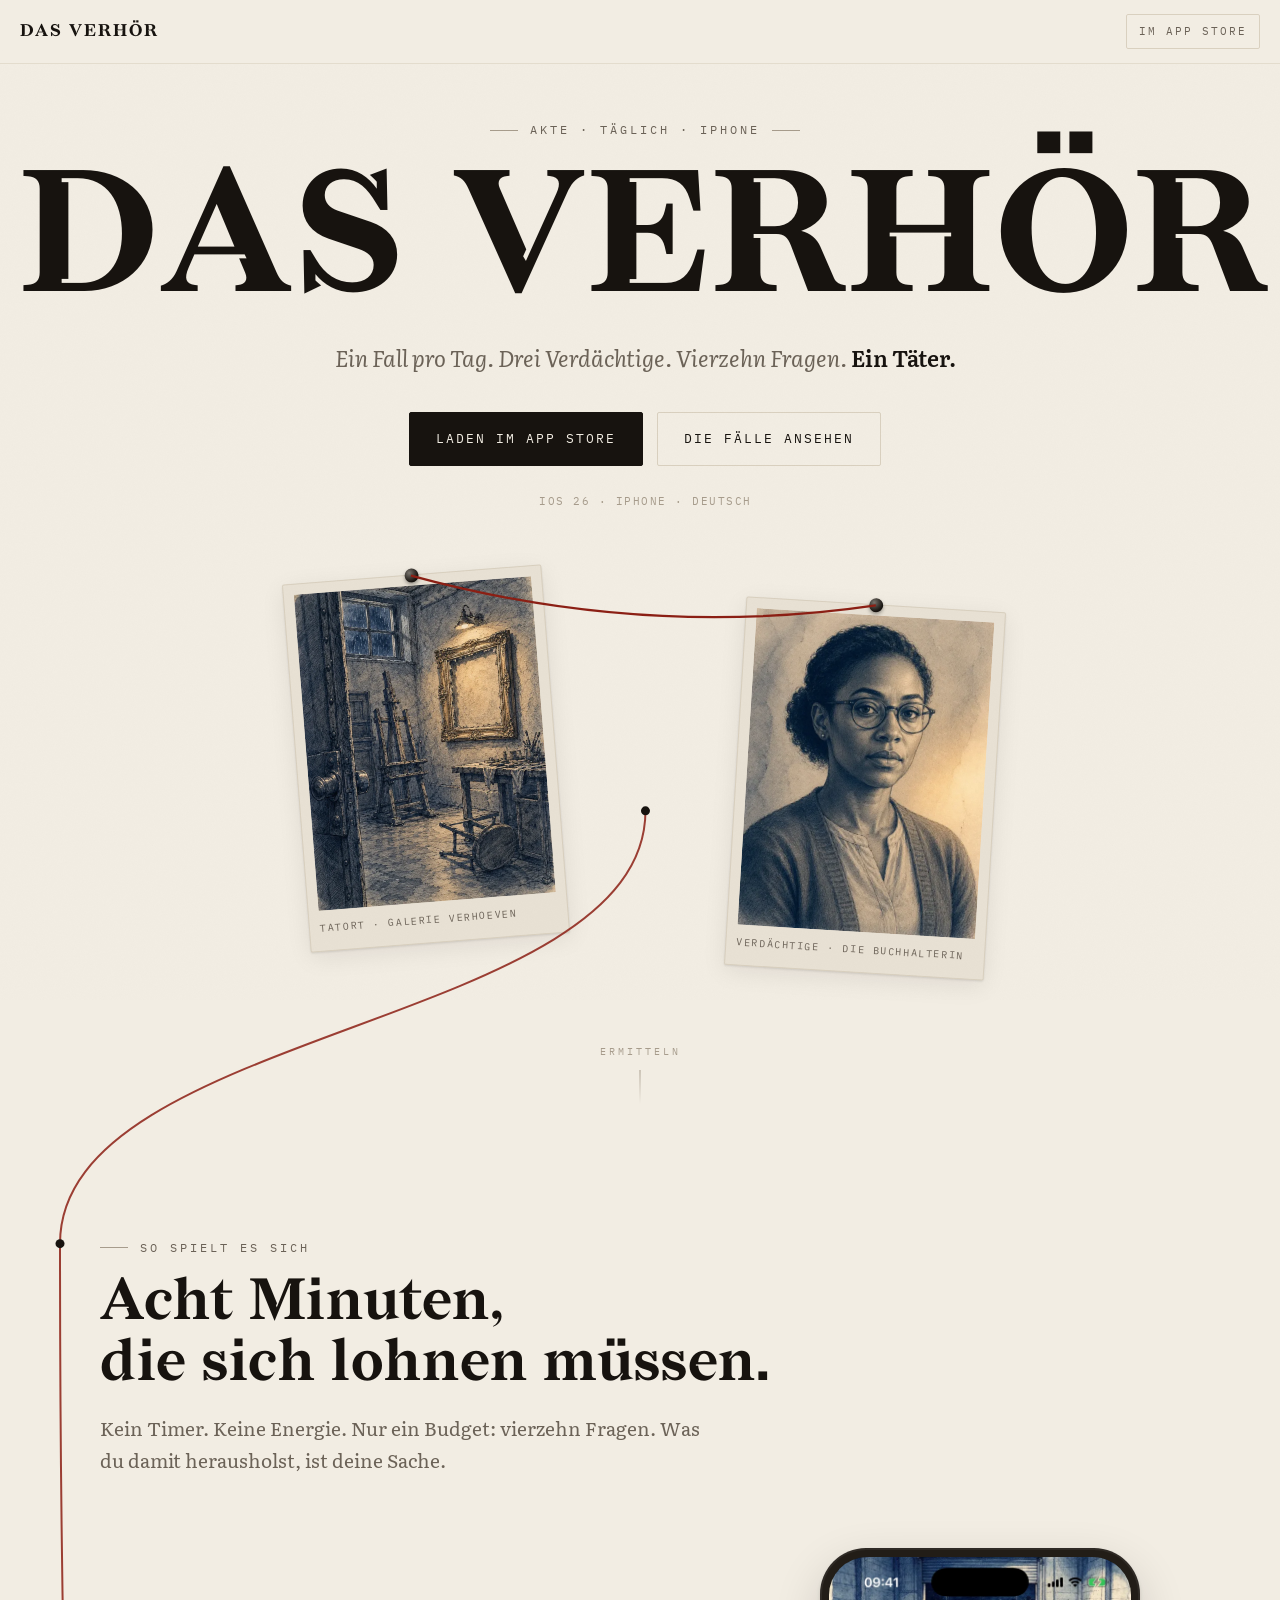
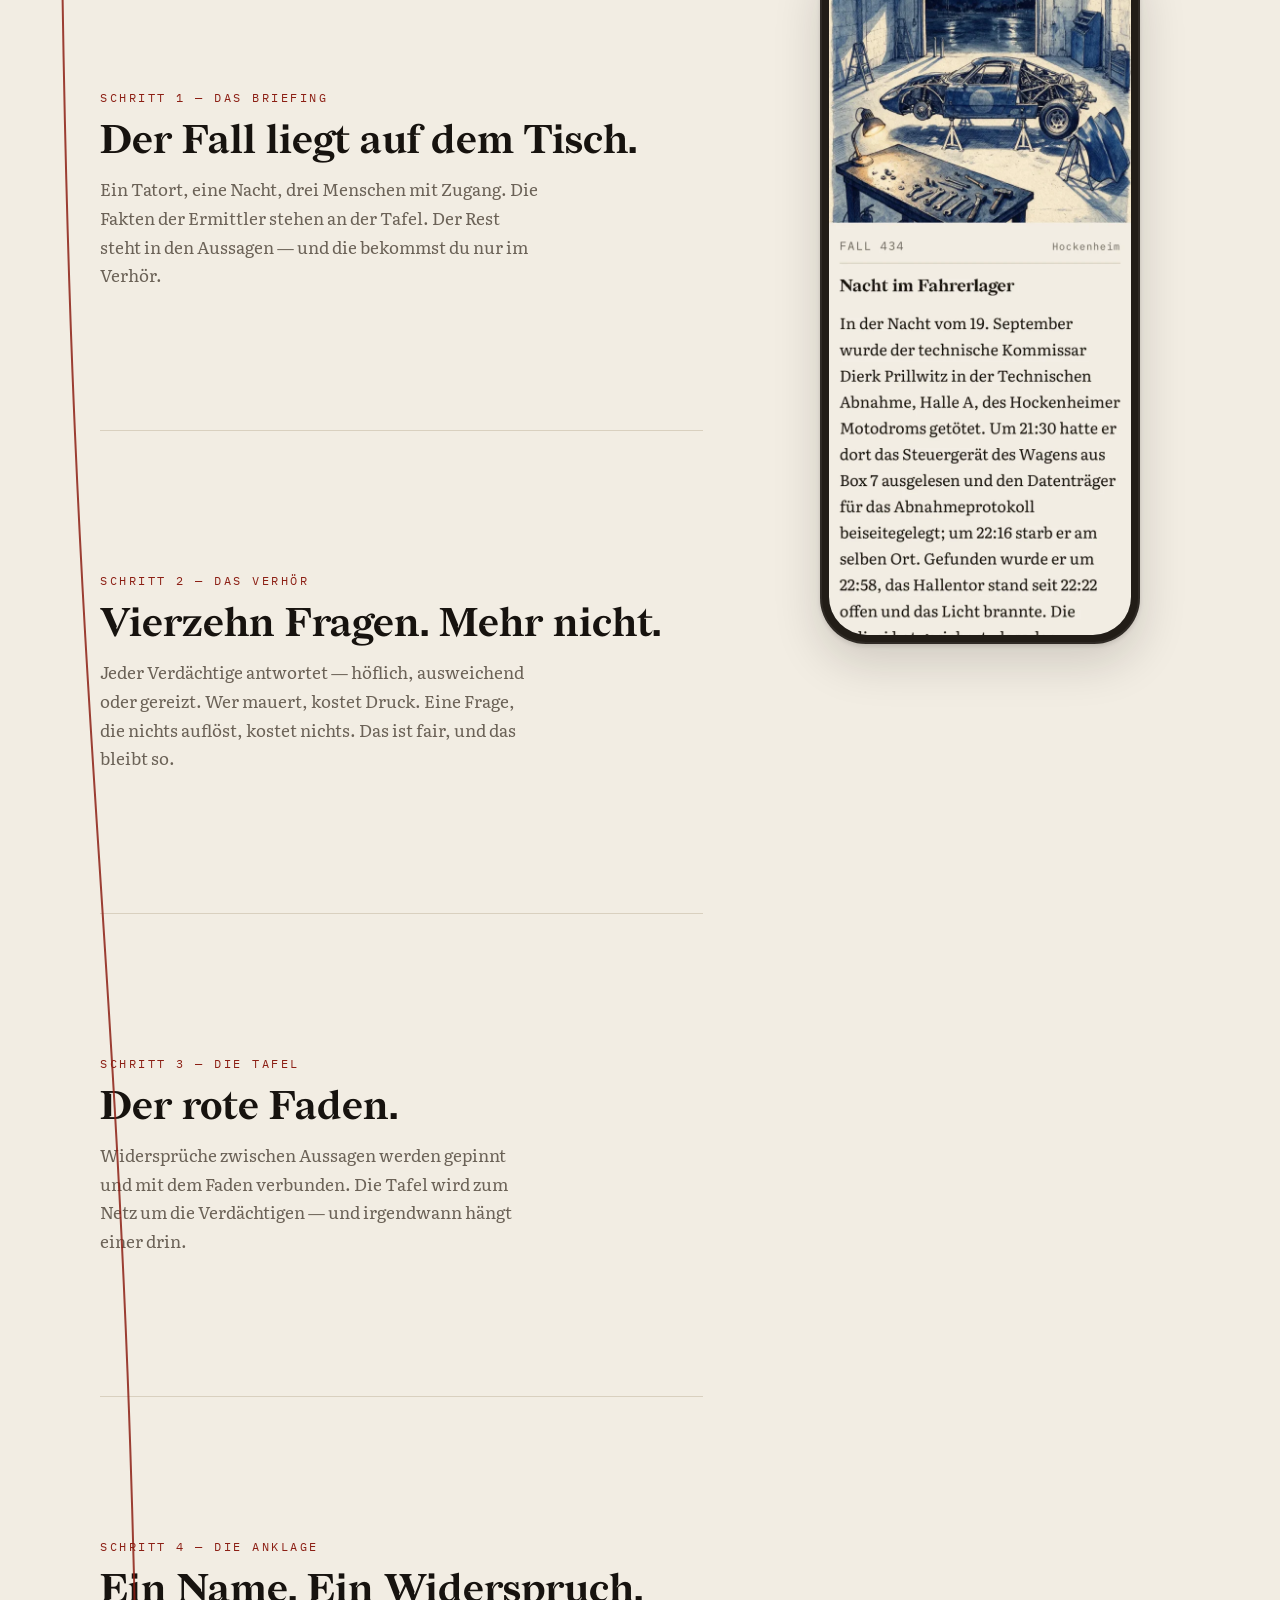
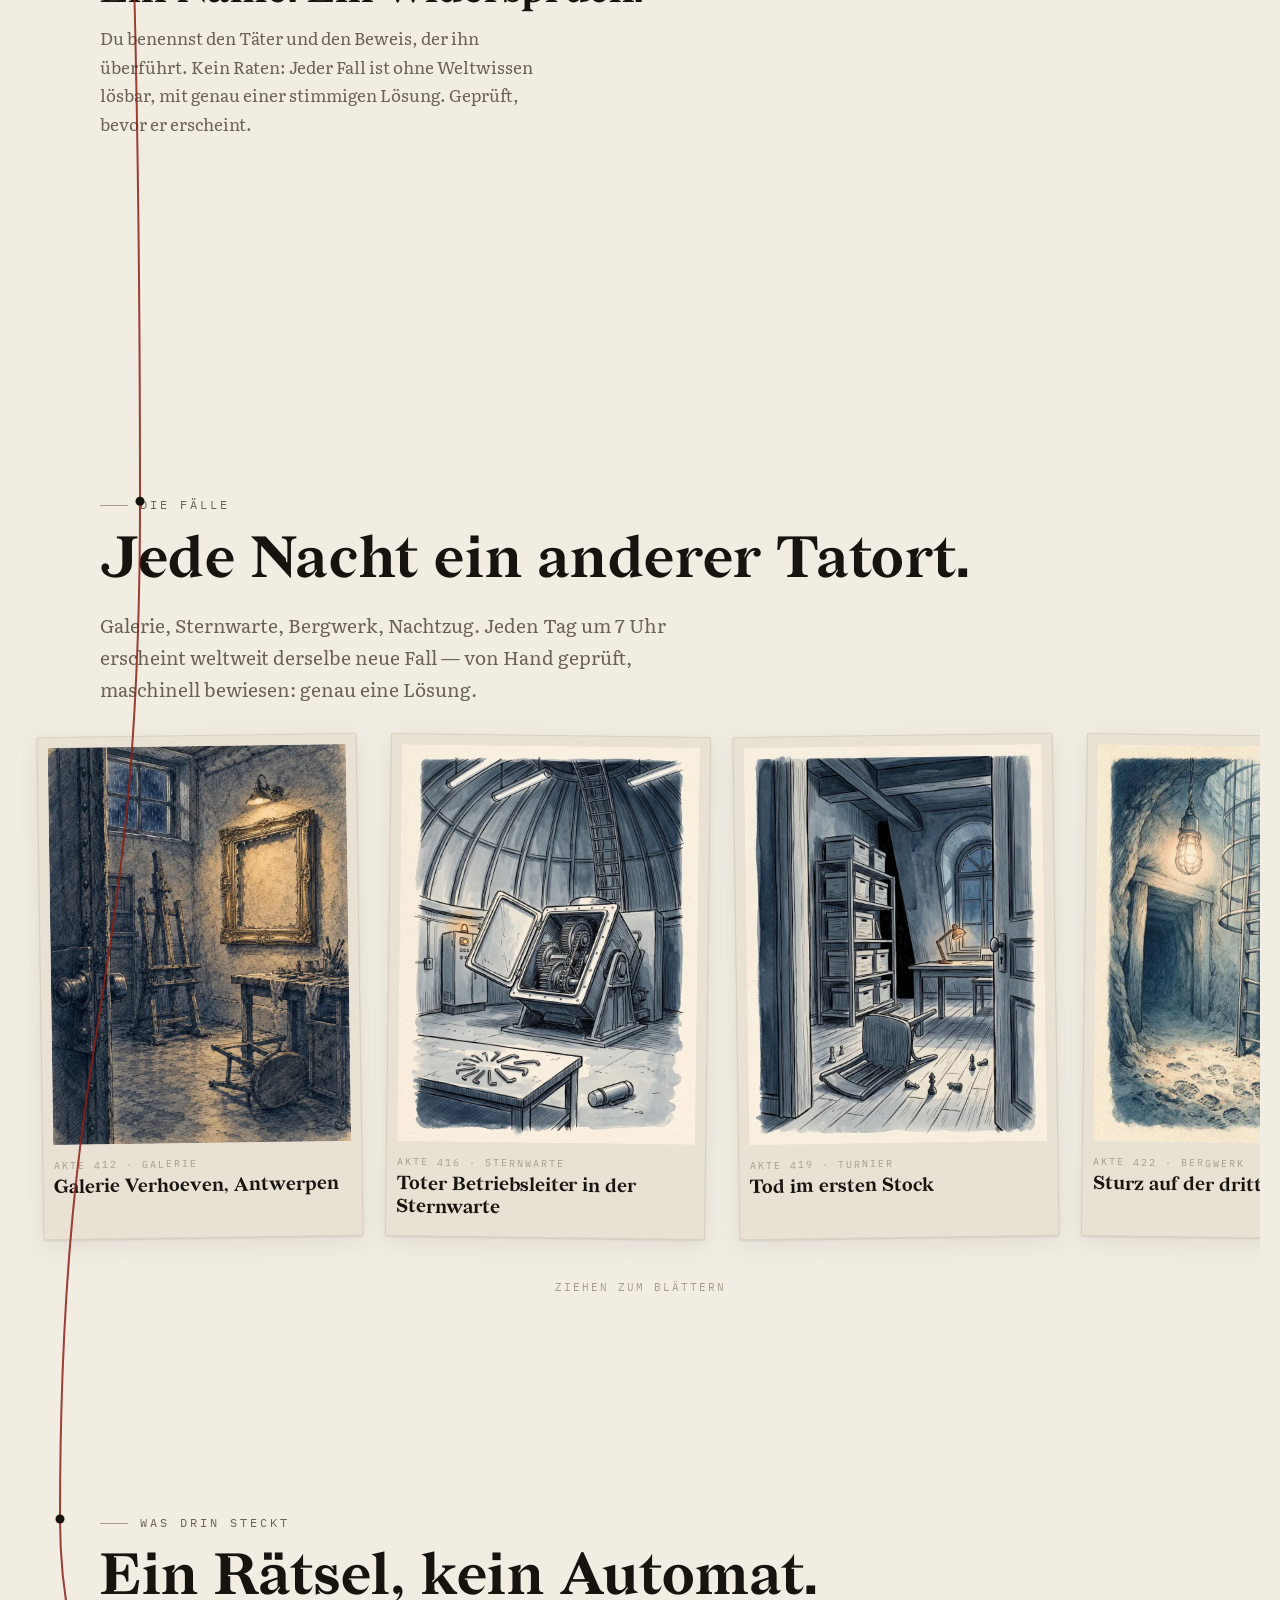
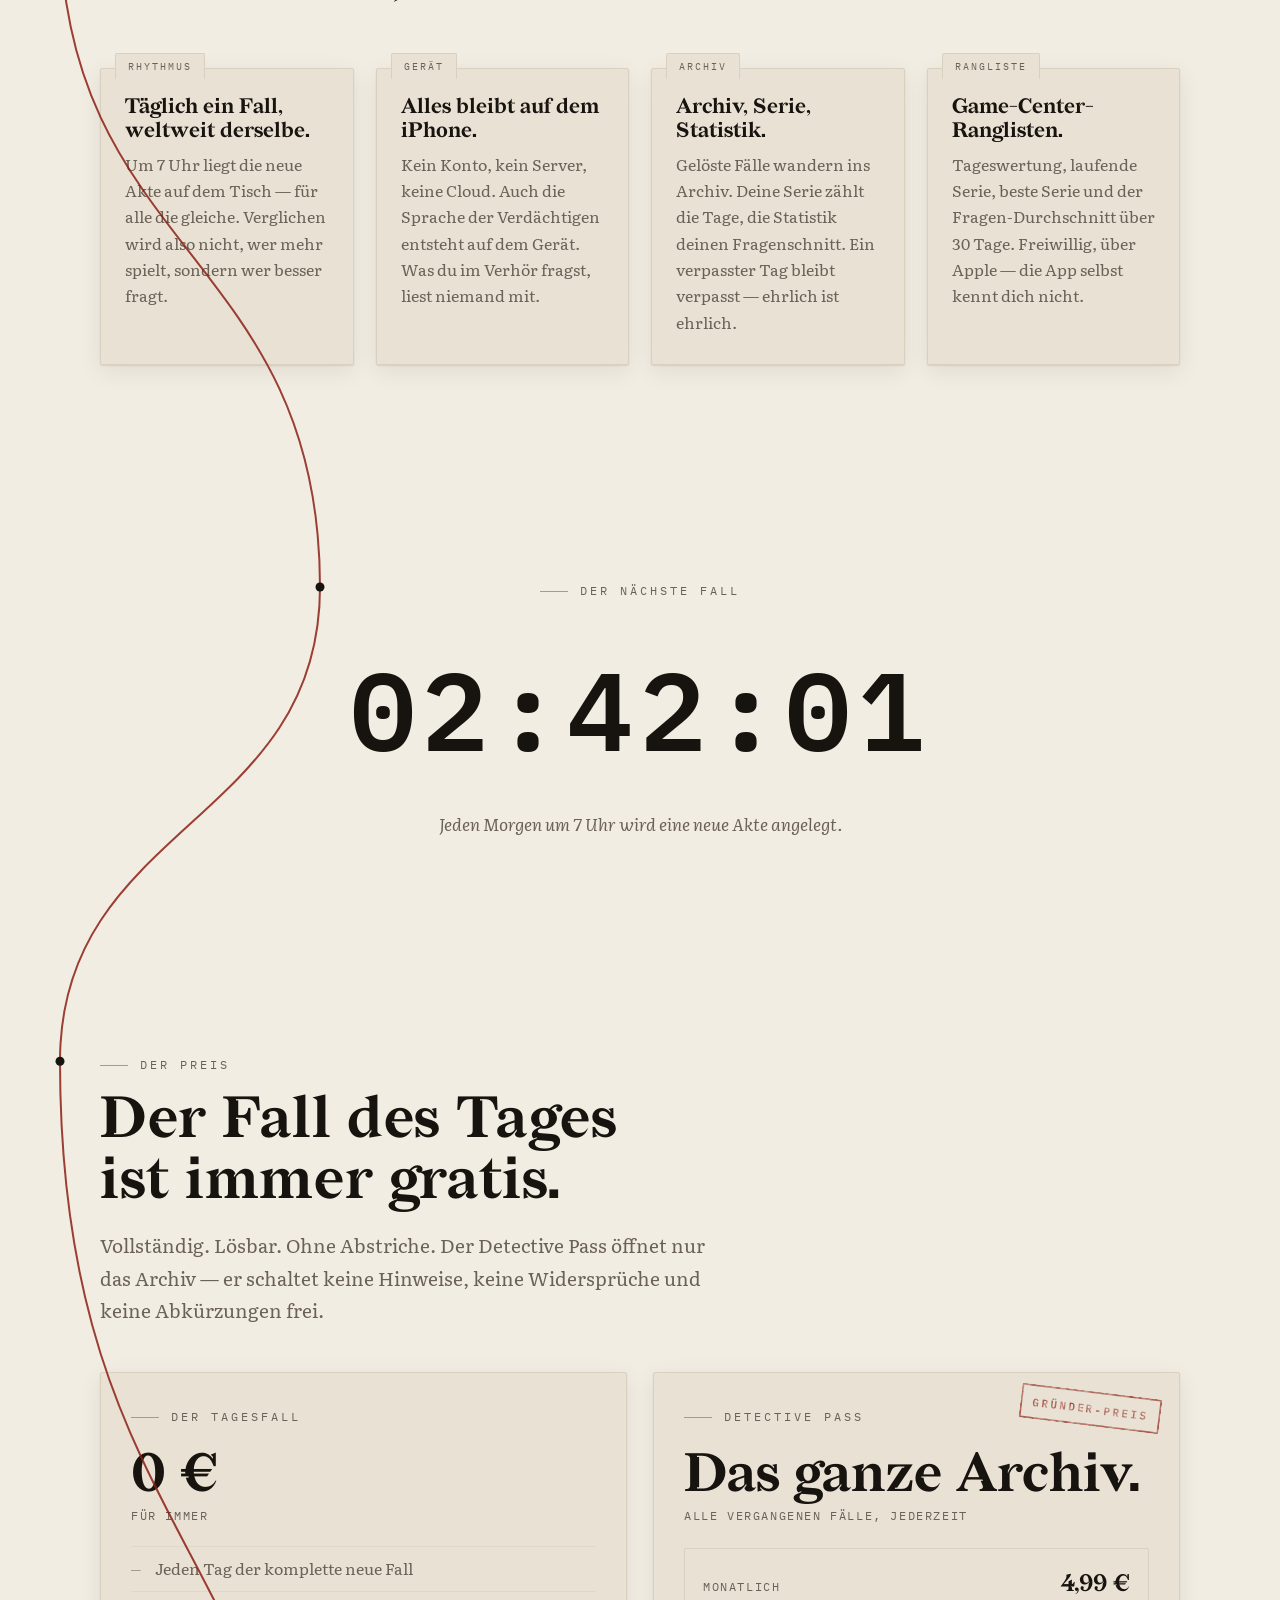
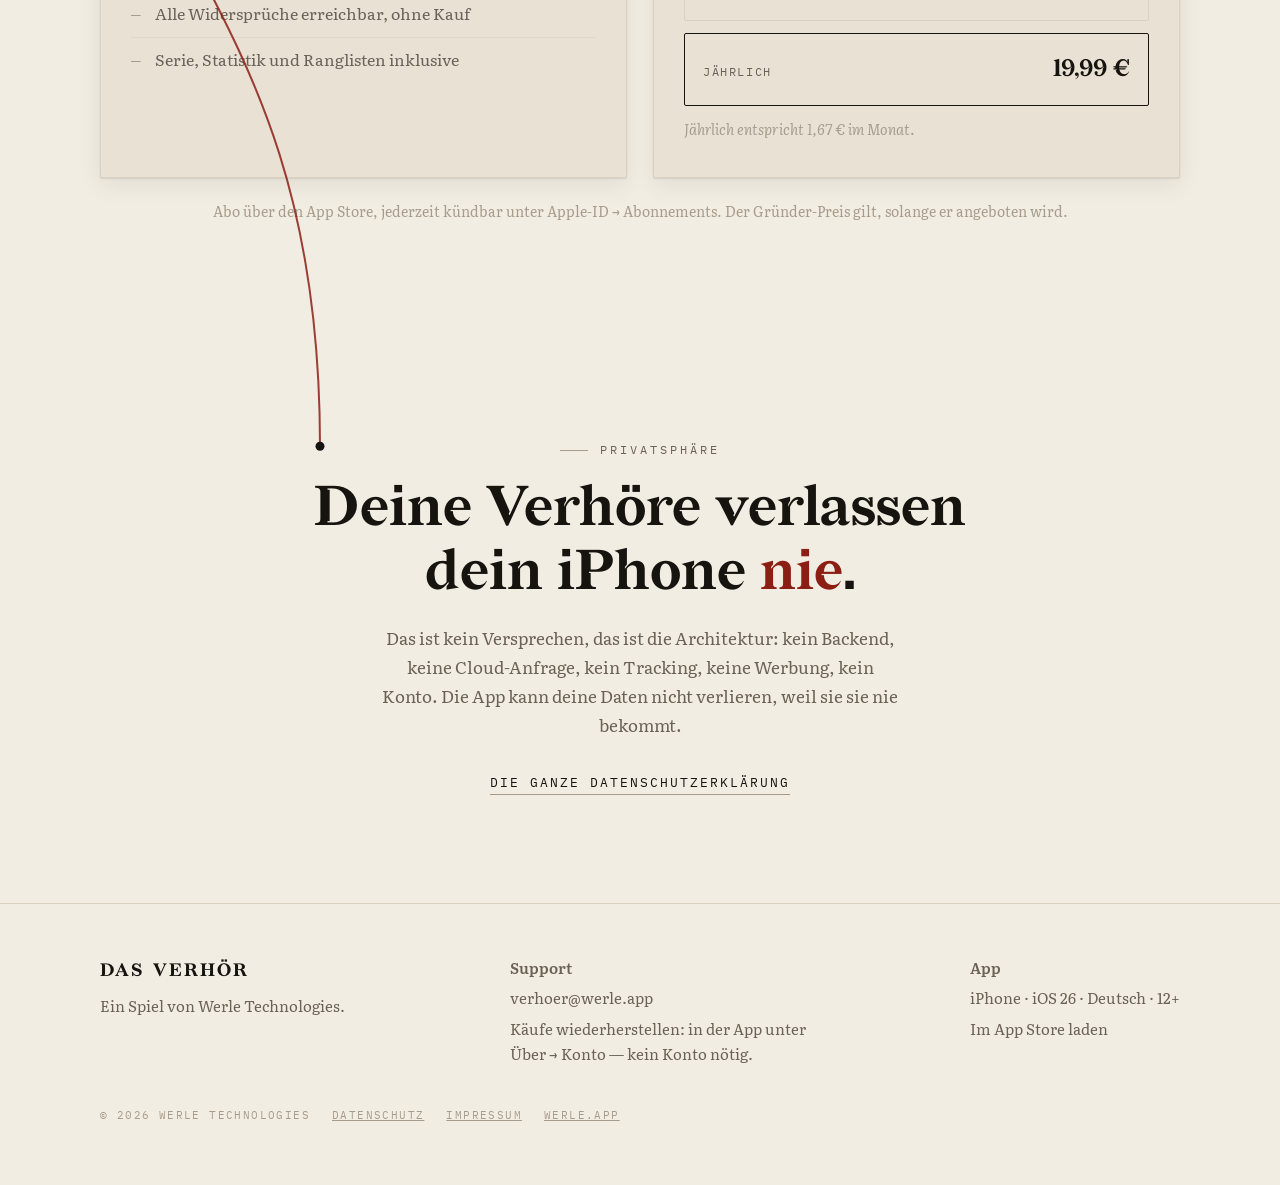
==== commit ec1b6b71: "fix: Held-Karten waren senkrecht gestreckt + App-Store-Links scharf Die beiden Beweisstueck-Karten i" ====
--- a/index.html
+++ b/index.html
@@ -26,7 +26,7 @@
 
 <header class="top" id="top">
   <a class="mark" href="#">DAS VERHÖR</a>
-  <a class="chip" href="#preis">Bald im App&nbsp;Store</a>
+  <a class="chip" href="https://apps.apple.com/de/app/id6797754222" target="_blank" rel="noopener">Im App&nbsp;Store</a>
 </header>
 
 <div id="page">
@@ -39,7 +39,7 @@
     <h1 class="wordmark" id="wordmark" aria-label="Das Verhör">DAS&nbsp;VERHÖR</h1>
     <p class="claim">Ein Fall pro Tag. Drei Verdächtige. Vierzehn Fragen. <strong>Ein Täter.</strong></p>
     <div class="hero-cta">
-      <a class="btn btn-primary" href="#preis">Bald im App Store</a>
+      <a class="btn btn-primary" href="https://apps.apple.com/de/app/id6797754222" target="_blank" rel="noopener">Laden im App&nbsp;Store</a>
       <a class="btn btn-secondary" href="#faelle">Die Fälle ansehen</a>
     </div>
     <p class="hero-note">iOS 26 · iPhone · Deutsch</p>
@@ -211,7 +211,7 @@
         </article>
       </div>
       <p class="price-note">Abo über den App&nbsp;Store, jederzeit kündbar unter
-      Apple-ID&nbsp;→&nbsp;Abonnements. Preise können sich bis zum Erscheinen ändern.</p>
+      Apple-ID&nbsp;→&nbsp;Abonnements. Der Gründer-Preis gilt, solange er angeboten wird.</p>
     </div>
   </section>
 
@@ -244,7 +244,7 @@
     <div class="col">
       <p><strong>App</strong></p>
       <p>iPhone · iOS 26 · Deutsch · 12+</p>
-      <p>Bald im App&nbsp;Store.</p>
+      <p><a href="https://apps.apple.com/de/app/id6797754222" target="_blank" rel="noopener">Im App&nbsp;Store laden</a></p>
     </div>
   </div>
   <div class="foot-legal">
--- a/css/site.css
+++ b/css/site.css
@@ -100,7 +100,7 @@
 
 ::selection { background: var(--thread); color: var(--paper); }
 
-img { max-width: 100%; display: block; }
+img { max-width: 100%; height: auto; display: block; }
 a { color: inherit; }
 
 /* --- Papierkorn ------------------------------------------------ */
@@ -234,27 +234,39 @@
 
 /* Beweisstück-Karten im Held */
 .hero-cards {
+  /* Kartenbreite und Versatz sind die einzigen Stellschrauben — die Hoehe
+     des Boards rechnet sich daraus. Vorher war sie geraten (clamp), und
+     die Karten ragten aus dem Held heraus. */
+  --pcard-w: clamp(146px, 25vw, 260px);
+  --pcard-drop: clamp(18px, 3vw, 30px);
+  --pcard-chrome: 54px;   /* Rahmen oben/unten + Bildunterschrift */
   position: relative;
   margin-top: clamp(40px, 7vh, 84px);
-  height: clamp(260px, 40vw, 420px);
+  height: calc(var(--pcard-w) * 4 / 3 + var(--pcard-chrome) + var(--pcard-drop));
+  /* Abstand zum „Ermitteln"-Hinweis, der am Fuss des Helds klebt. */
+  margin-bottom: clamp(30px, 5vh, 56px);
   width: min(760px, 92vw);
 }
 .pcard {
   position: absolute; top: 0;
-  width: clamp(150px, 26vw, 260px);
+  width: var(--pcard-w);
   background: var(--sunk);
   border: 1px solid var(--edge);
   border-radius: 2px;
   padding: 10px 10px 14px;
   box-shadow: var(--shadow);
 }
-.pcard img { border-radius: 1px; filter: saturate(.92); }
+.pcard img {
+  width: 100%; height: auto;
+  aspect-ratio: 3 / 4; object-fit: cover;
+  border-radius: 1px; filter: saturate(.92);
+}
 .pcard figcaption {
   font-family: var(--mono); font-size: 10px; letter-spacing: 1.6px;
   text-transform: uppercase; color: var(--muted); margin-top: 9px; text-align: left;
 }
 .pcard-l { left: 4%; transform: rotate(-4.5deg); }
-.pcard-r { right: 4%; transform: rotate(3.5deg); top: 26px; }
+.pcard-r { right: 4%; transform: rotate(3.5deg); top: var(--pcard-drop); }
 .pin {
   position: absolute; top: -7px; left: 50%; margin-left: -7px;
   width: 14px; height: 14px; border-radius: 50%;
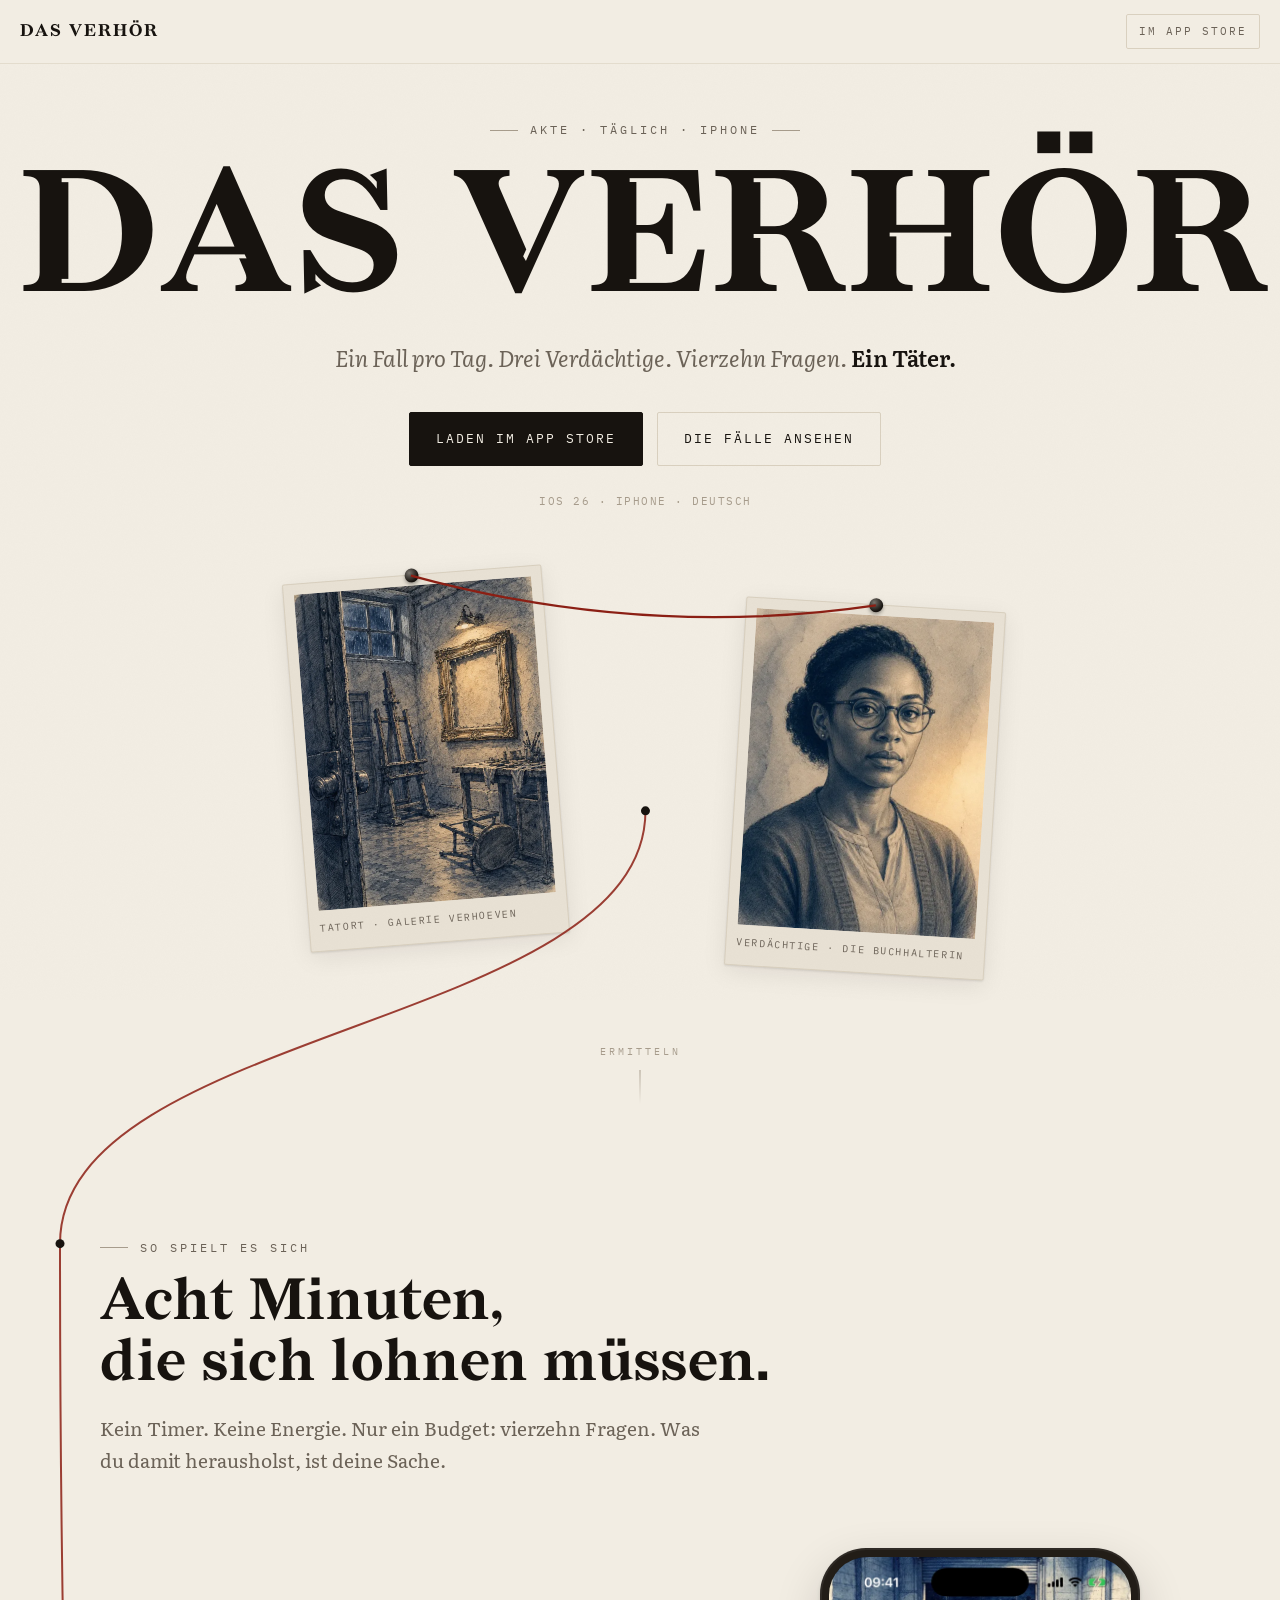
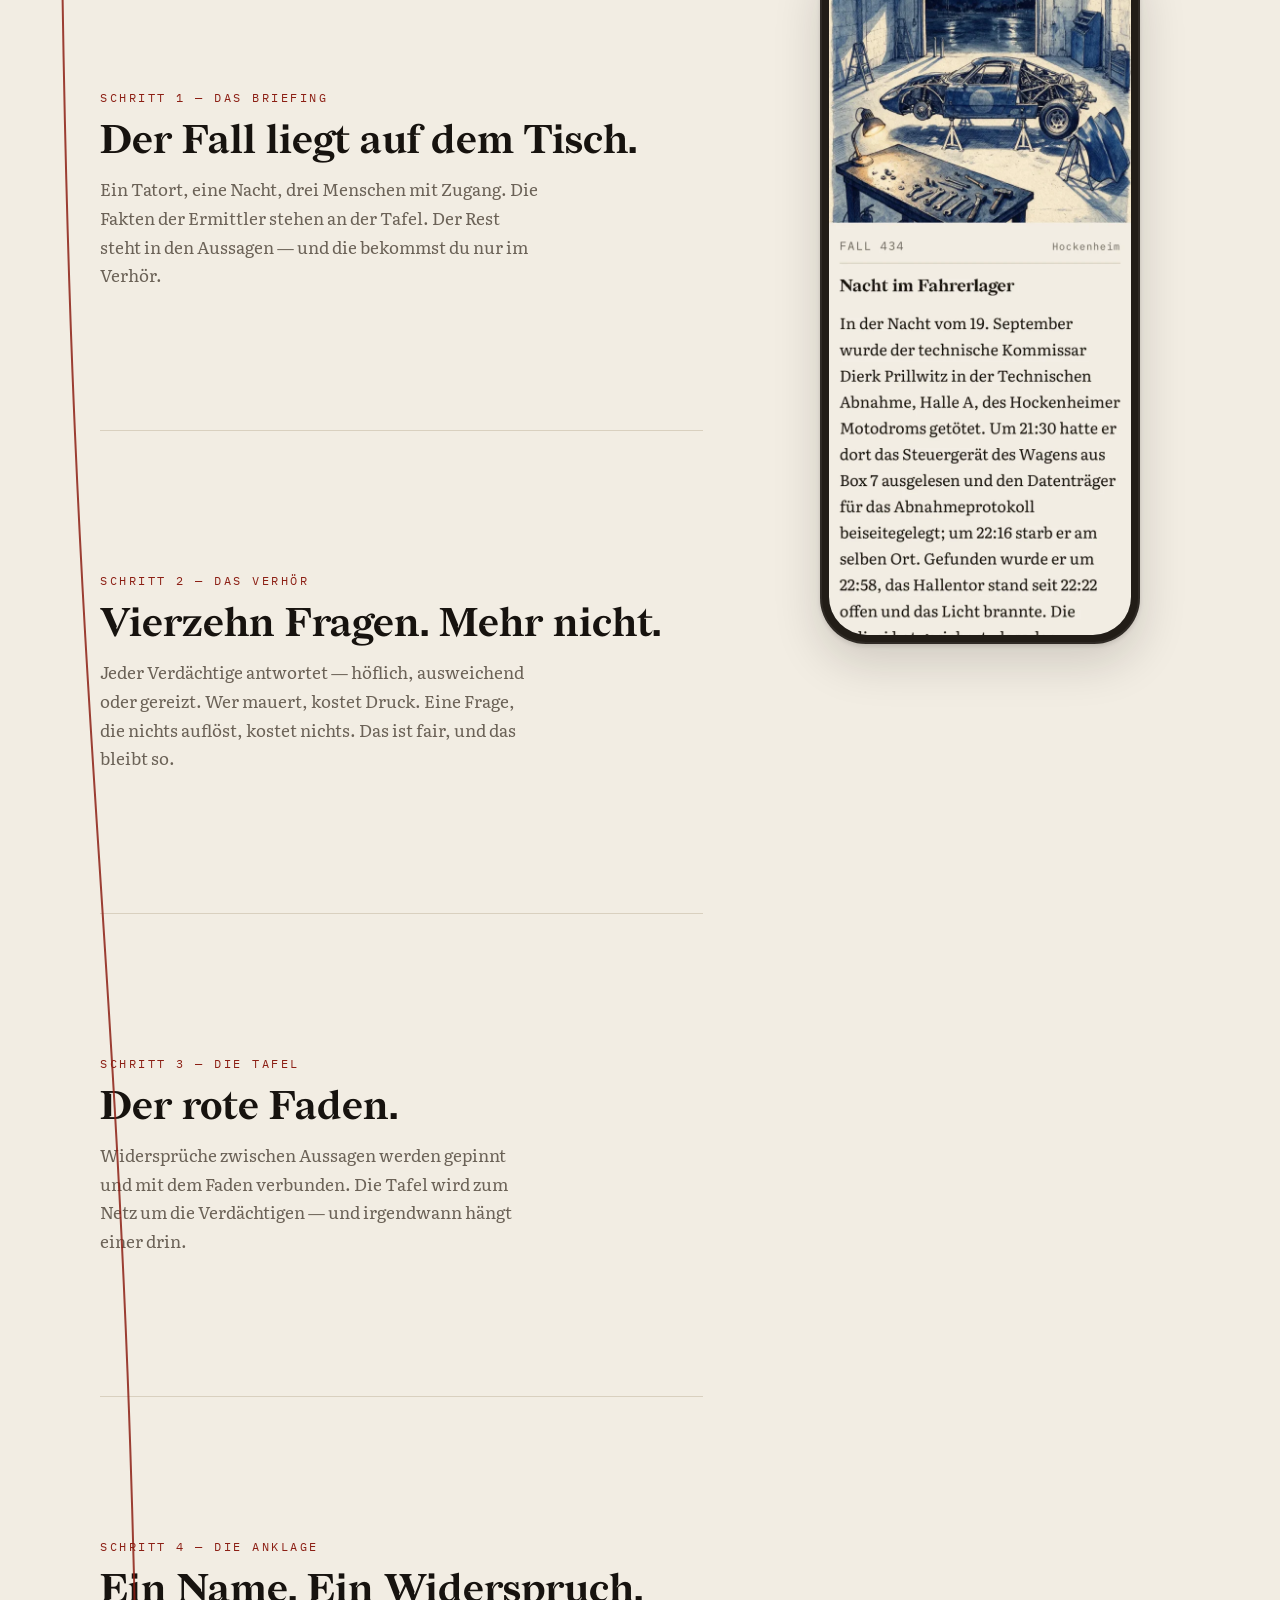
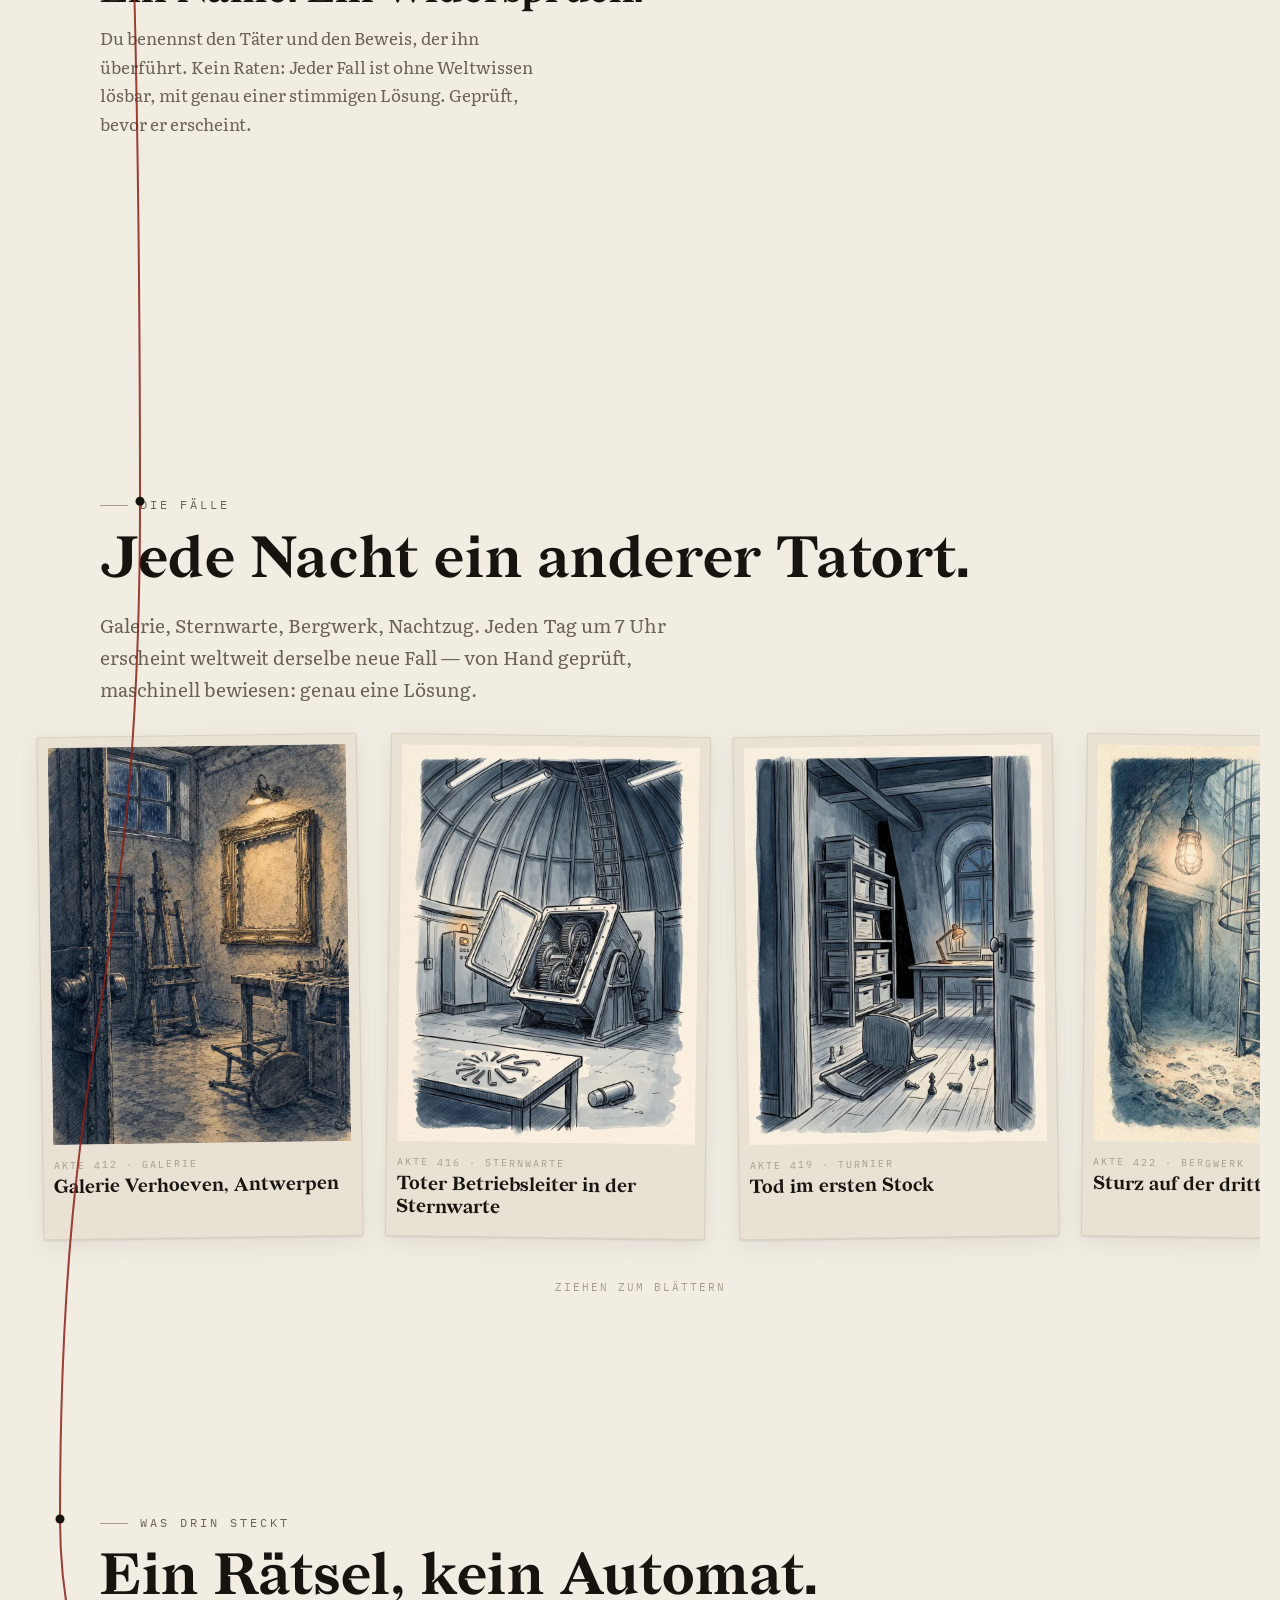
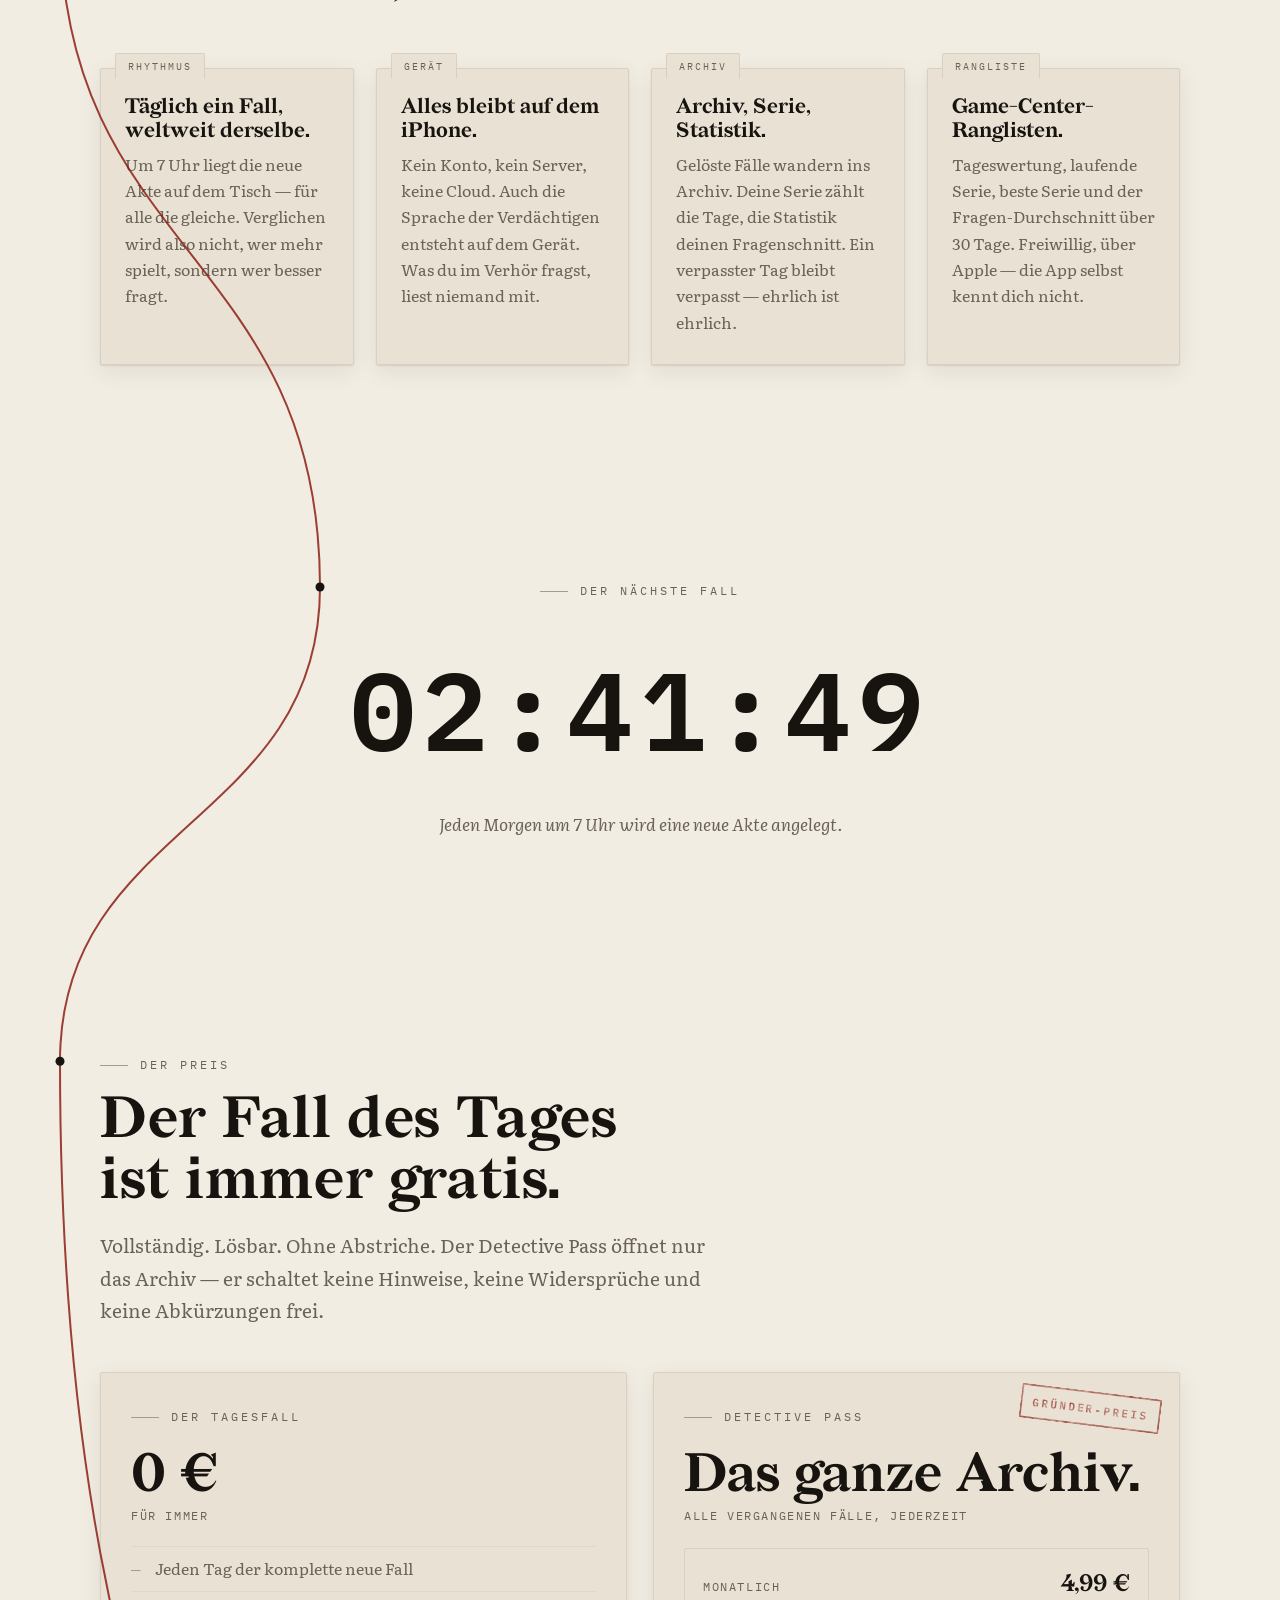
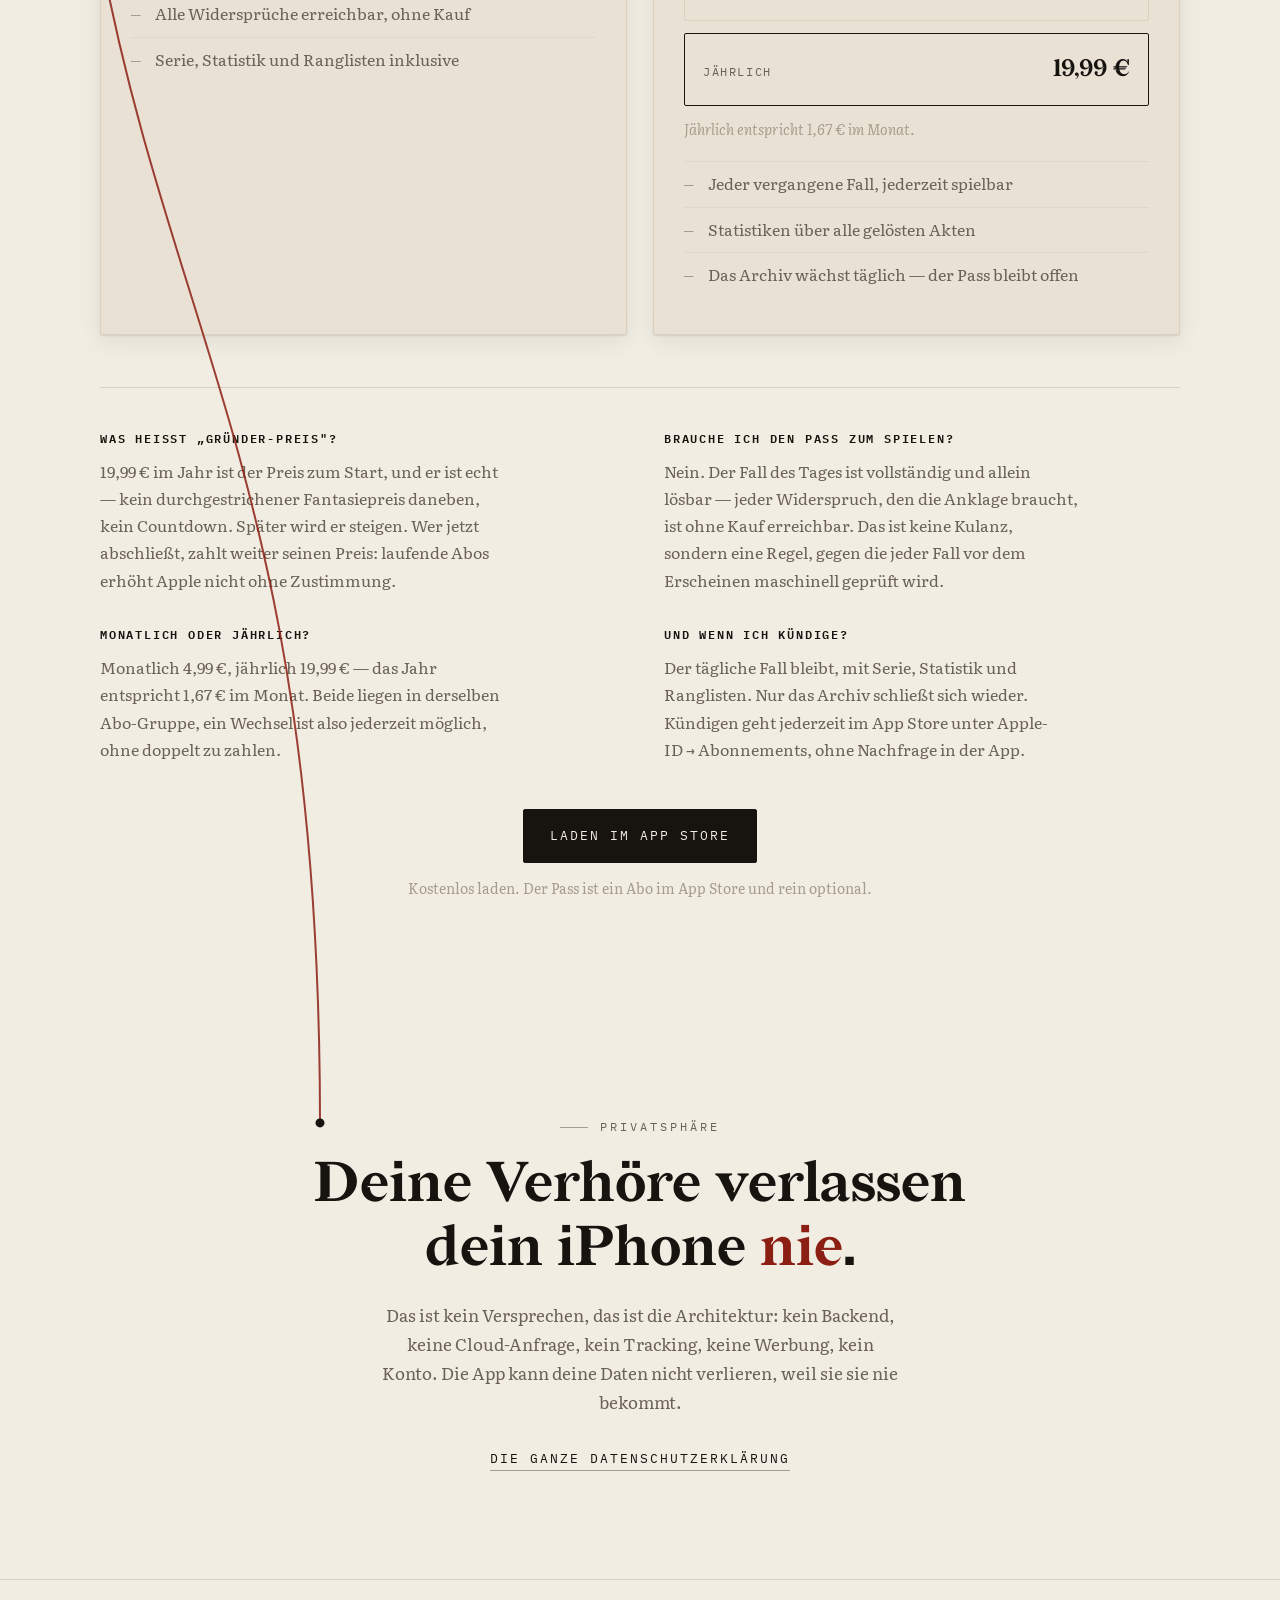
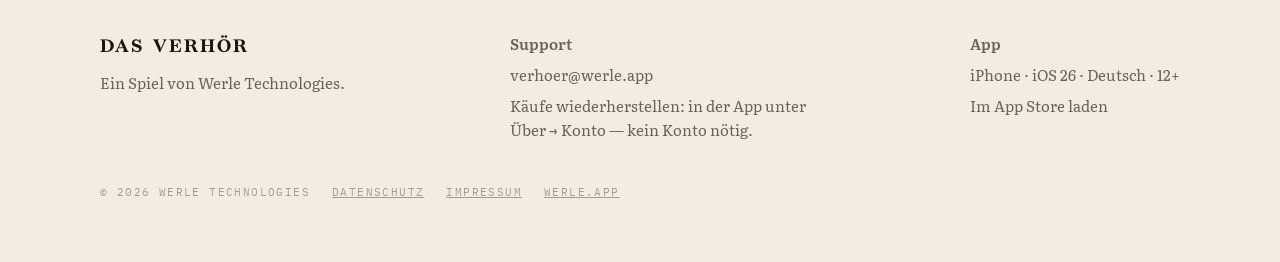
==== commit f29d956a: "feat: Preise erklärt und ein direkter Weg in den App Store Der Preisbereich zeigte Zahlen, aber bean" ====
--- a/index.html
+++ b/index.html
@@ -208,10 +208,48 @@
             <div class="price-row best"><span class="plan">Jährlich</span><span class="amount" id="price-yearly">19,99&nbsp;€</span></div>
           </div>
           <p class="price-anchor" id="price-anchor">Jährlich entspricht 1,67&nbsp;€ im Monat.</p>
-        </article>
-      </div>
-      <p class="price-note">Abo über den App&nbsp;Store, jederzeit kündbar unter
-      Apple-ID&nbsp;→&nbsp;Abonnements. Der Gründer-Preis gilt, solange er angeboten wird.</p>
+          <ul>
+            <li>Jeder vergangene Fall, jederzeit spielbar</li>
+            <li>Statistiken über alle gelösten Akten</li>
+            <li>Das Archiv wächst täglich — der Pass bleibt offen</li>
+          </ul>
+        </article>
+      </div>
+
+      <div class="price-faq rv">
+        <div class="pf">
+          <h3>Was heißt „Gründer-Preis"?</h3>
+          <p>19,99&nbsp;€ im Jahr ist der Preis zum Start, und er ist echt —
+          kein durchgestrichener Fantasiepreis daneben, kein Countdown. Später
+          wird er steigen. Wer jetzt abschließt, zahlt weiter seinen Preis:
+          laufende Abos erhöht Apple nicht ohne Zustimmung.</p>
+        </div>
+        <div class="pf">
+          <h3>Brauche ich den Pass zum Spielen?</h3>
+          <p>Nein. Der Fall des Tages ist vollständig und allein lösbar — jeder
+          Widerspruch, den die Anklage braucht, ist ohne Kauf erreichbar. Das
+          ist keine Kulanz, sondern eine Regel, gegen die jeder Fall vor dem
+          Erscheinen maschinell geprüft wird.</p>
+        </div>
+        <div class="pf">
+          <h3>Monatlich oder jährlich?</h3>
+          <p>Monatlich 4,99&nbsp;€, jährlich 19,99&nbsp;€ — das Jahr entspricht
+          1,67&nbsp;€ im Monat. Beide liegen in derselben Abo-Gruppe, ein
+          Wechsel ist also jederzeit möglich, ohne doppelt zu zahlen.</p>
+        </div>
+        <div class="pf">
+          <h3>Und wenn ich kündige?</h3>
+          <p>Der tägliche Fall bleibt, mit Serie, Statistik und Ranglisten. Nur
+          das Archiv schließt sich wieder. Kündigen geht jederzeit im App&nbsp;Store
+          unter Apple-ID&nbsp;→&nbsp;Abonnements, ohne Nachfrage in der App.</p>
+        </div>
+      </div>
+
+      <div class="price-cta rv">
+        <a class="btn btn-primary" href="https://apps.apple.com/de/app/id6797754222" target="_blank" rel="noopener">Laden im App&nbsp;Store</a>
+        <p class="price-note">Kostenlos laden. Der Pass ist ein Abo im
+        App&nbsp;Store und rein optional.</p>
+      </div>
     </div>
   </section>
 
--- a/css/site.css
+++ b/css/site.css
@@ -502,6 +502,26 @@
 }
 .price-note { margin-top: 22px; font-size: 14px; color: var(--faint); text-align: center; }
 
+/* Preis-Erklaerstuecke: was der Gruender-Preis ist, was der Pass nicht tut,
+   was beim Kuendigen passiert. Fragen, die sonst per Support-Mail kommen. */
+.price-faq {
+  /* Vier Stuecke: gestapelt auf dem Handy, sauberes 2x2 ab Tablet — bei
+     drei Spalten bliebe das vierte allein in der naechsten Zeile stehen. */
+  display: grid; grid-template-columns: 1fr;
+  gap: 30px 48px; margin-top: 52px;
+  border-top: 1px solid var(--edge); padding-top: 40px;
+}
+@media (min-width: 720px) {
+  .price-faq { grid-template-columns: 1fr 1fr; }
+}
+.price-faq h3 {
+  font-family: var(--mono); font-size: 12px; letter-spacing: 1.8px;
+  text-transform: uppercase; color: var(--ink); margin-bottom: 10px;
+}
+.price-faq p { color: var(--muted); font-size: 16px; max-width: 46ch; }
+.price-cta { margin-top: 46px; display: flex; flex-direction: column; align-items: center; }
+.price-cta .price-note { margin-top: 14px; }
+
 /* --- Datenschutz-Satz ------------------------------------------ */
 .privacy-sec { text-align: center; }
 .privacy-line {
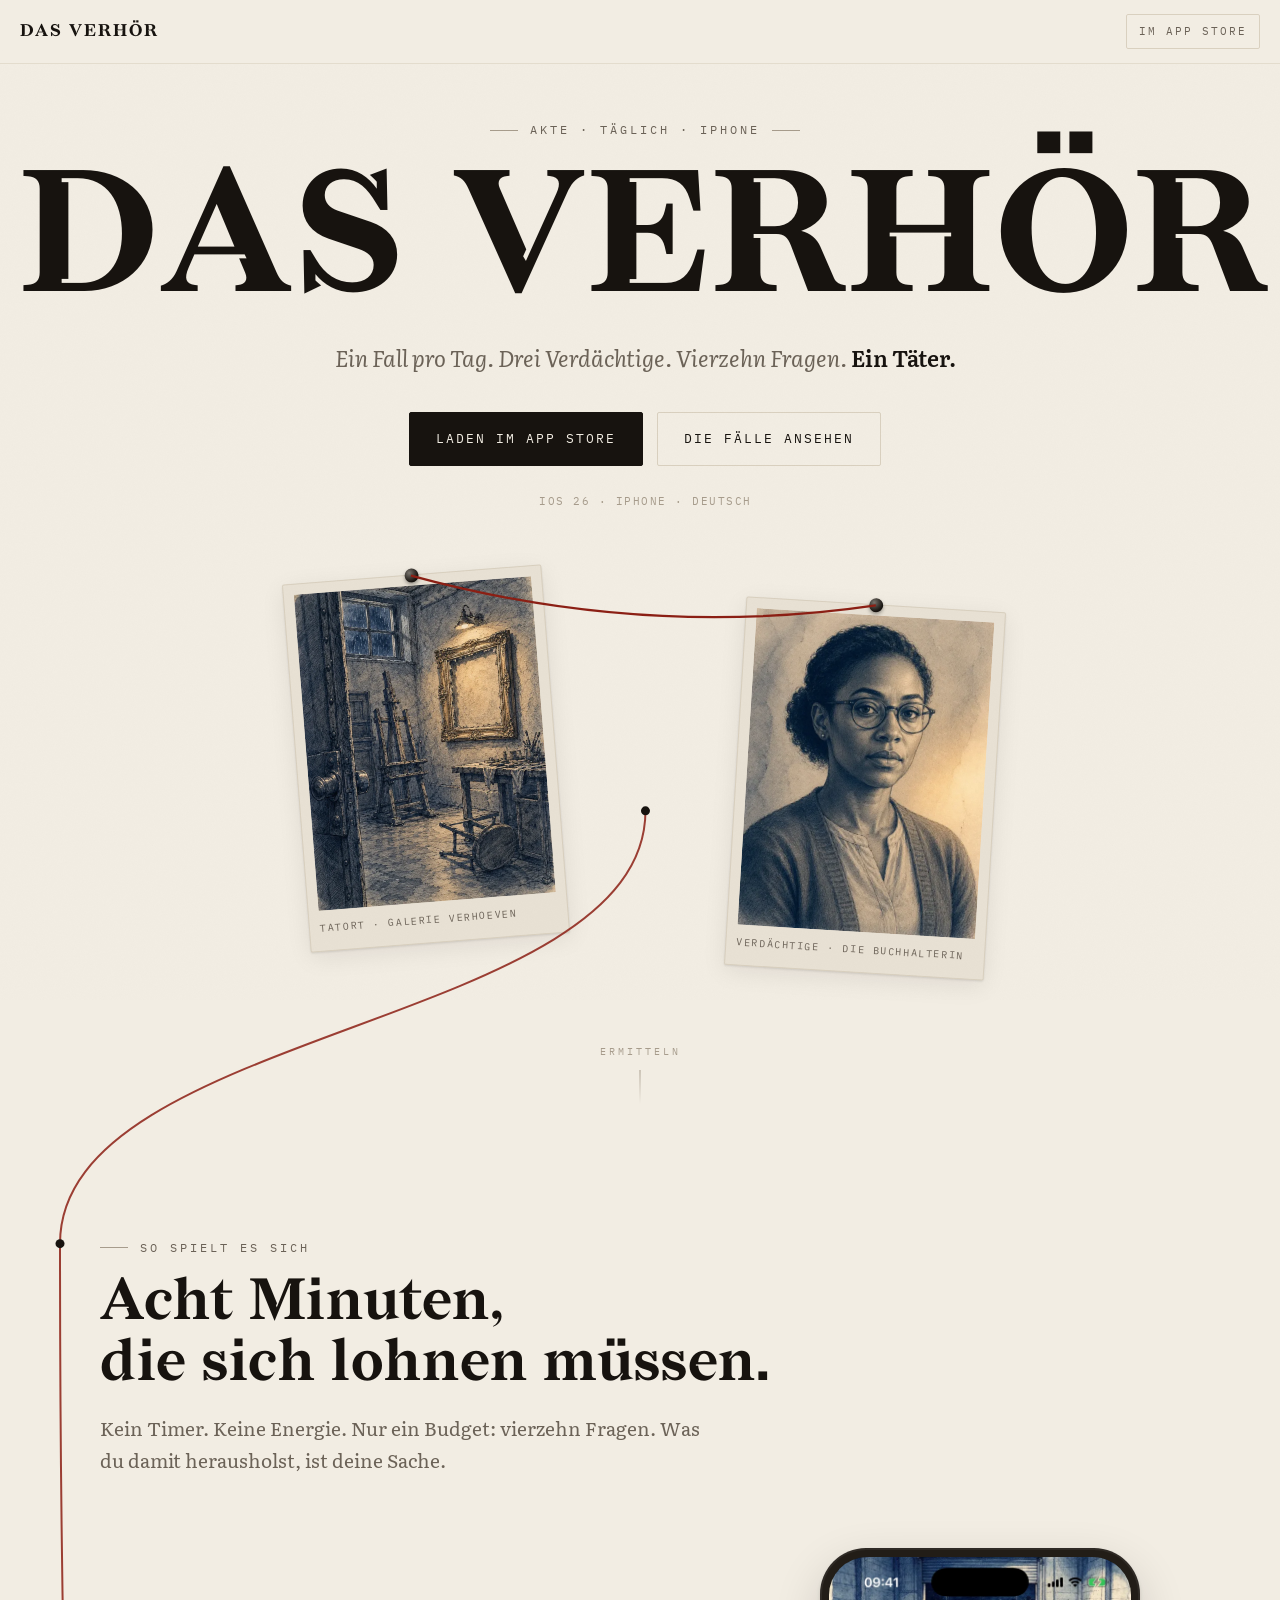
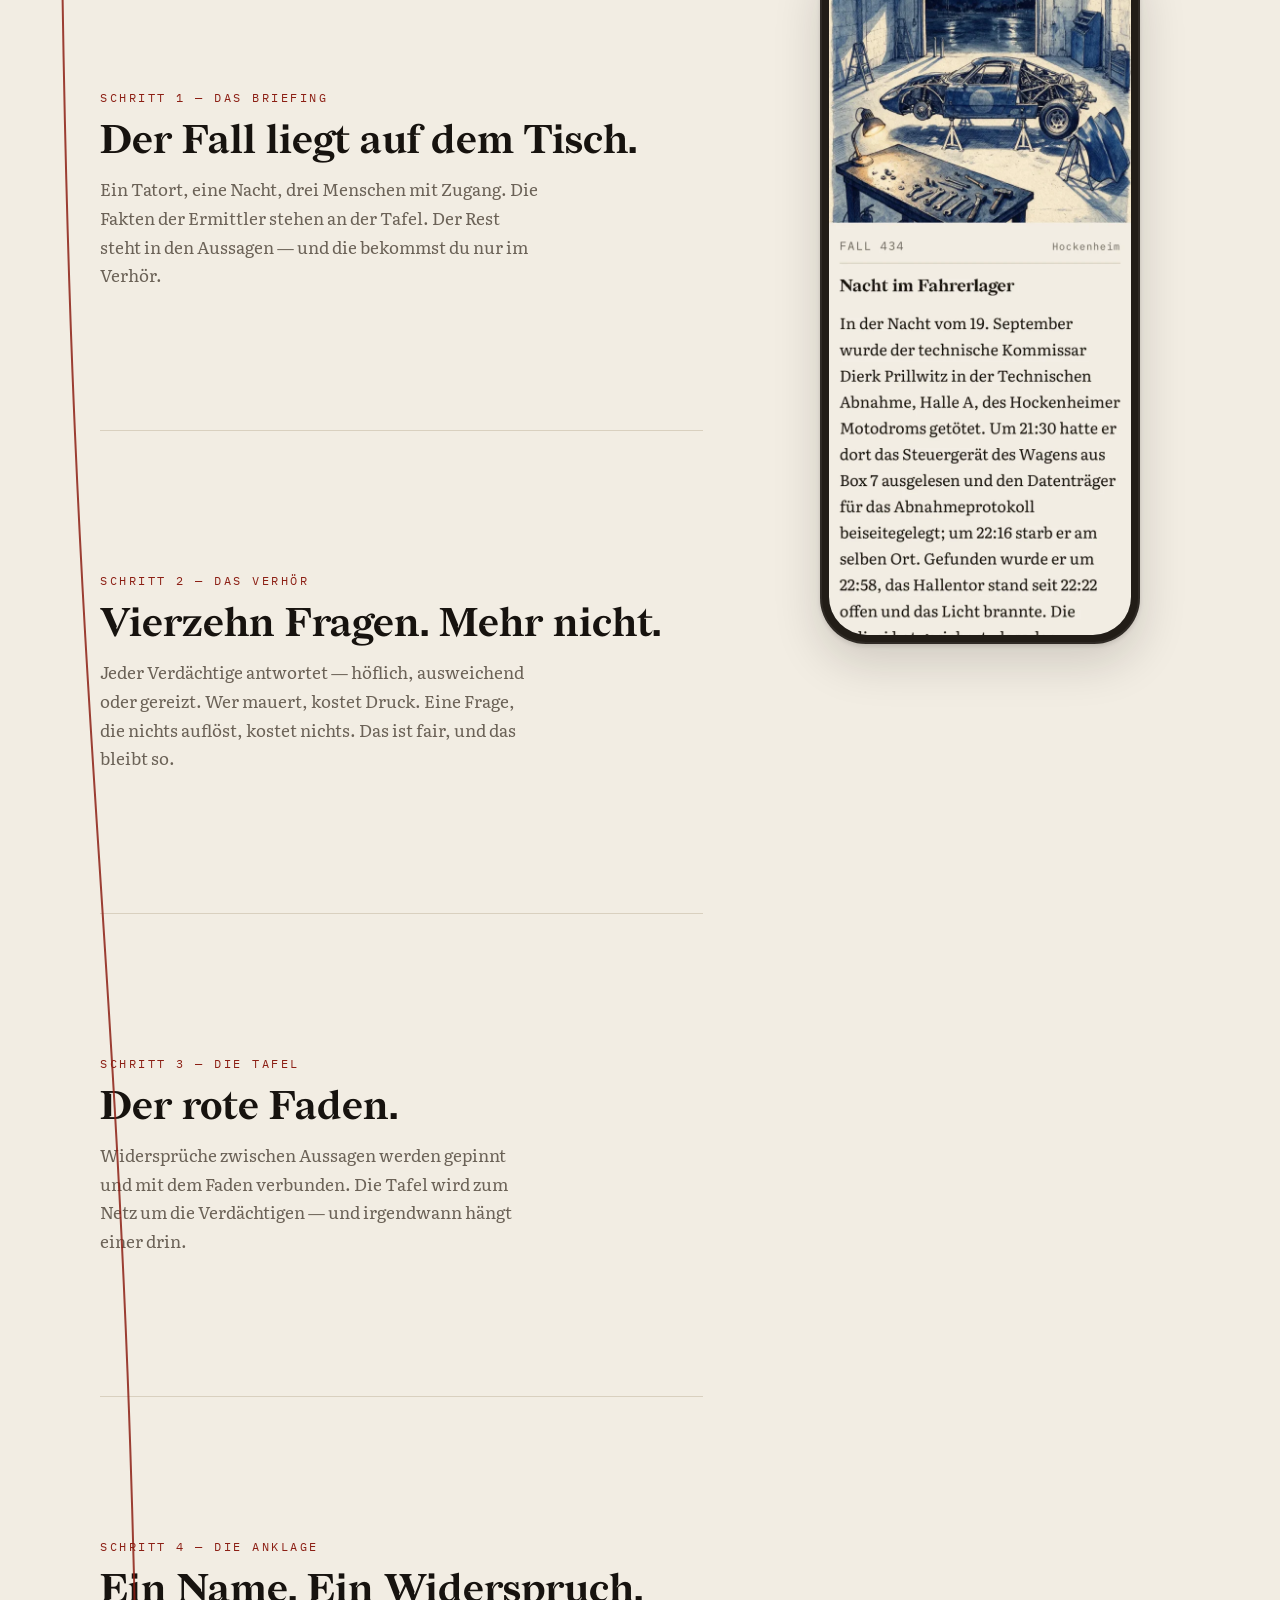
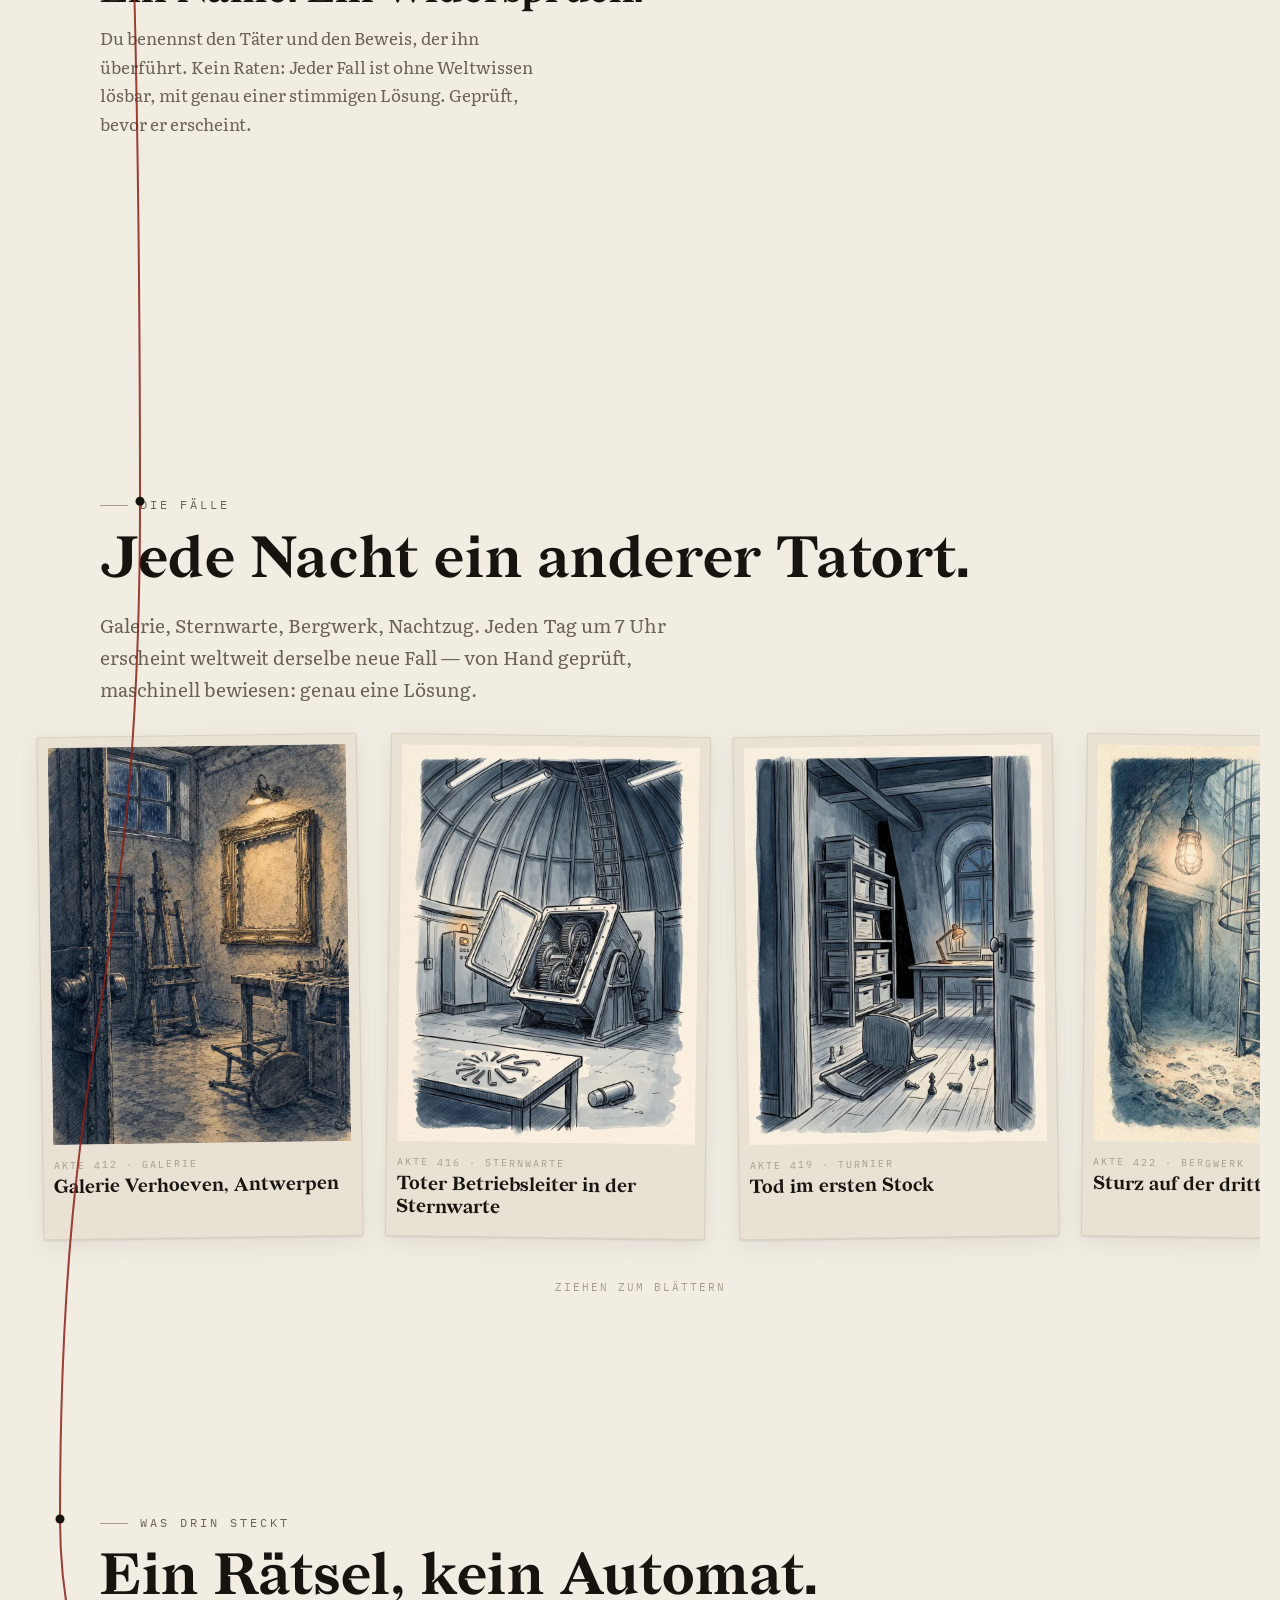
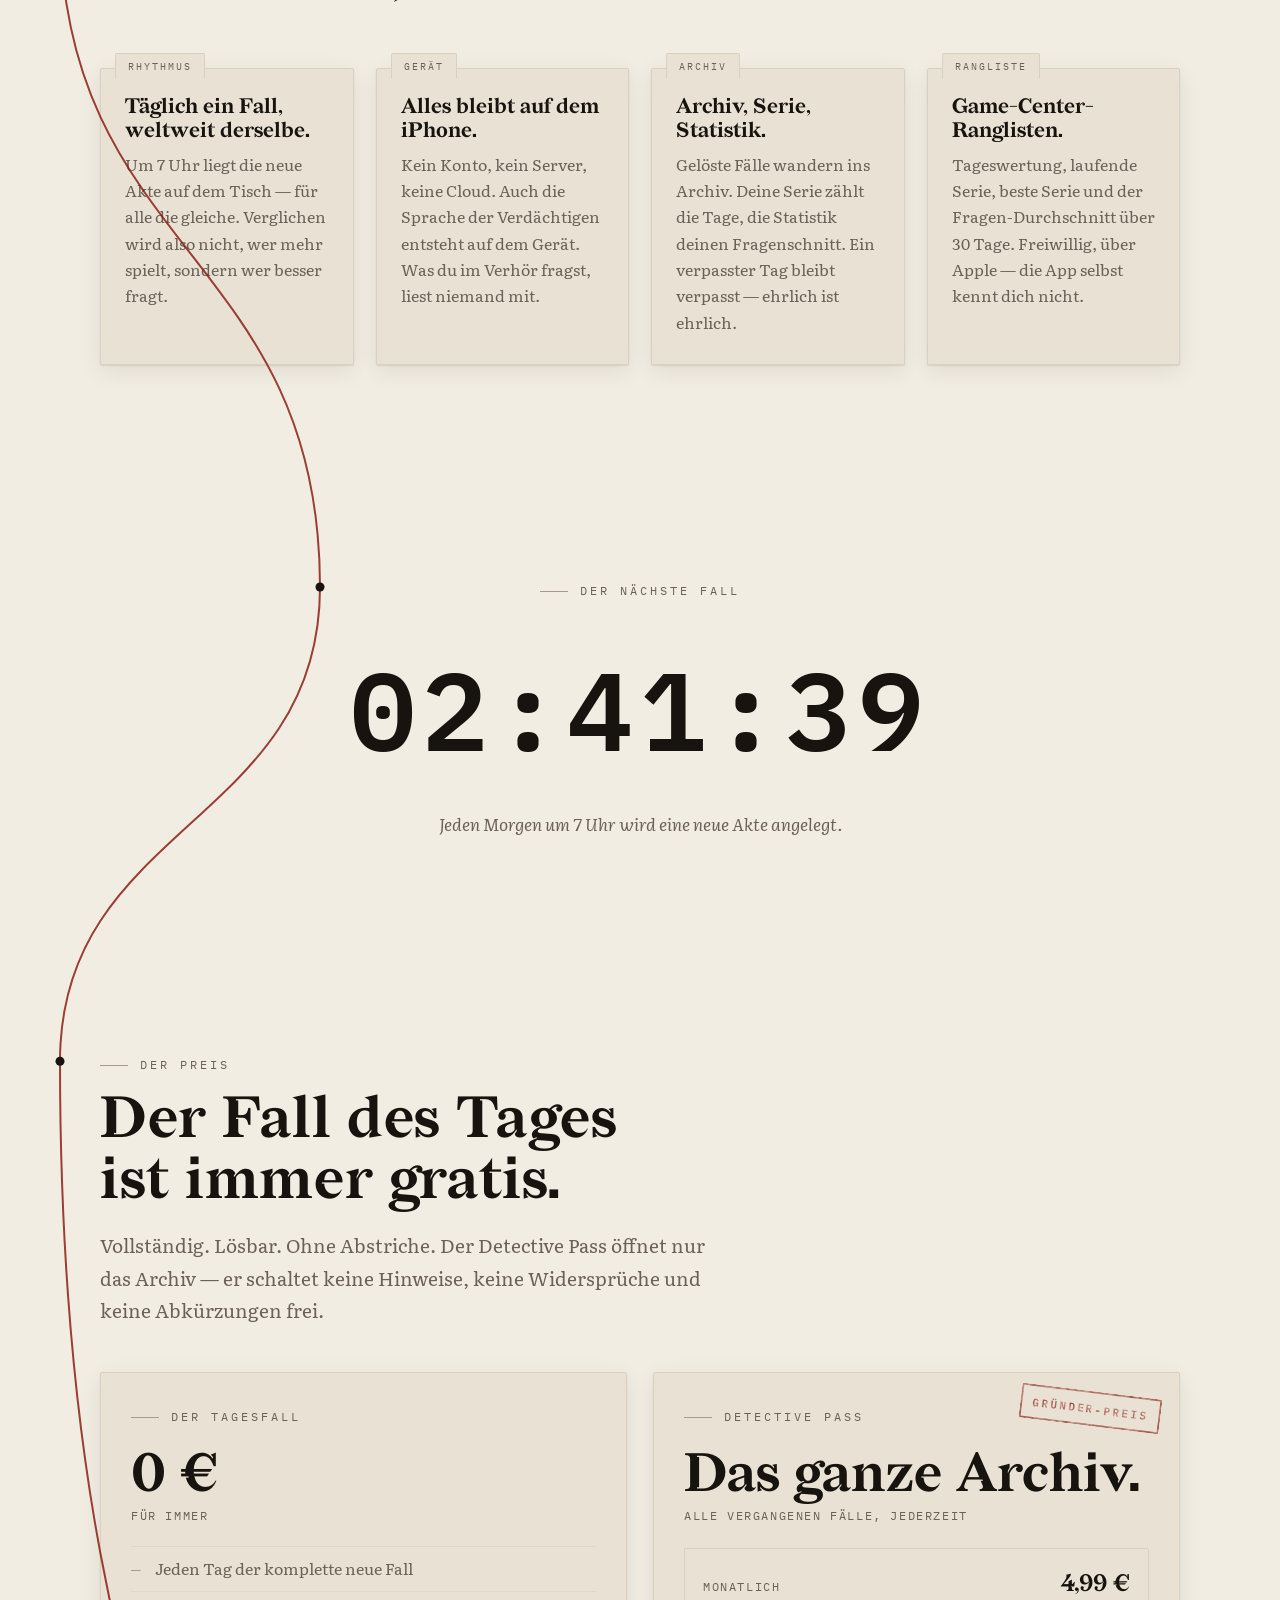
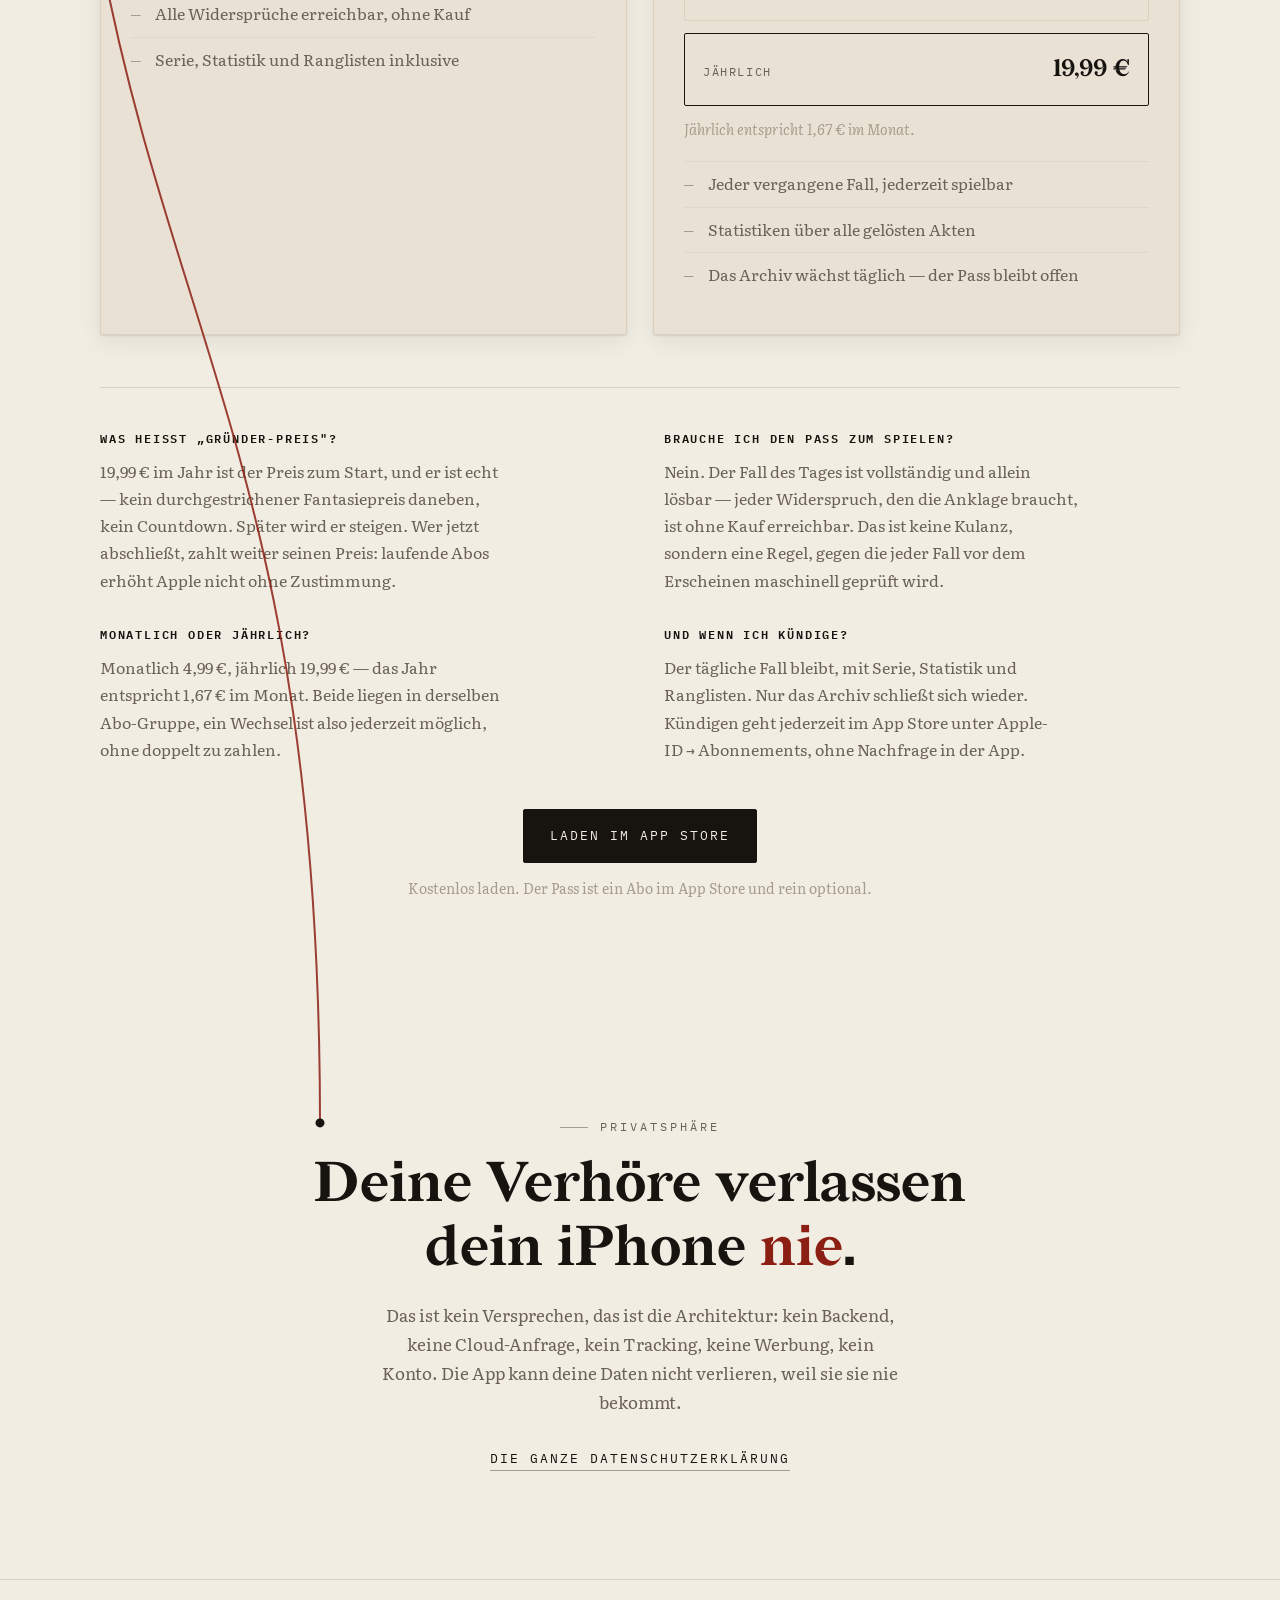
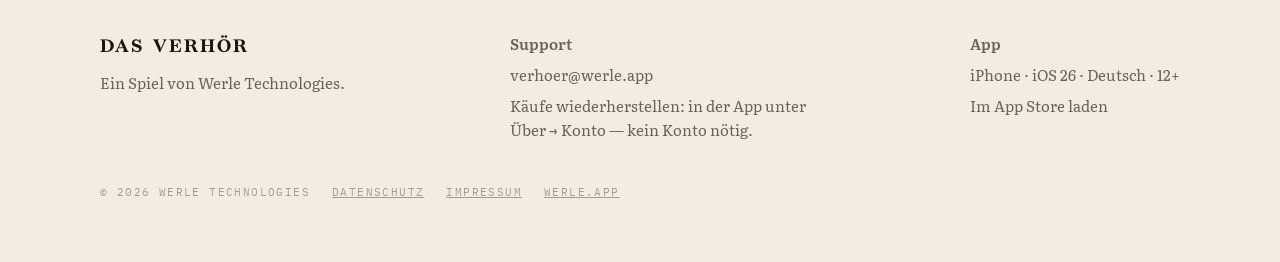
==== commit 2737af92: "SEO: Canonical, Smart-App-Banner, MobileApplication-JSON-LD, robots.txt, Sitemap Co-Authored-By: Cla" ====
--- a/index.html
+++ b/index.html
@@ -4,6 +4,8 @@
 <meta charset="utf-8">
 <meta name="viewport" content="width=device-width, initial-scale=1">
 <title>Das Verhör — Ein Fall pro Tag. Ein Täter.</title>
+<link rel="canonical" href="https://verhoer.werle.app/">
+<meta name="apple-itunes-app" content="app-id=6797754222">
 <meta name="description" content="Das tägliche Kriminalrätsel für iPhone. Drei Verdächtige, vierzehn Fragen, ein Täter. Alles auf dem Gerät — kein Konto, keine Cloud, kein Tracking.">
 <meta property="og:title" content="Das Verhör">
 <meta property="og:description" content="Ein Fall pro Tag. Drei Verdächtige. Vierzehn Fragen. Ein Täter.">
@@ -20,6 +22,7 @@
 <meta name="theme-color" content="#F2EDE3" media="(prefers-color-scheme: light)">
 <meta name="theme-color" content="#14110D" media="(prefers-color-scheme: dark)">
 <script>document.documentElement.classList.add("js")</script>
+<script type="application/ld+json">{"@context": "https://schema.org", "@type": "MobileApplication", "name": "Das Verhör", "url": "https://verhoer.werle.app/", "installUrl": "https://apps.apple.com/de/app/id6797754222", "applicationCategory": "GameApplication", "operatingSystem": "iOS", "inLanguage": "de", "author": {"@type": "Organization", "name": "Werle Technologies", "url": "https://werle.app"}}</script>
 </head>
 <body>
 <div class="grain" aria-hidden="true"></div>
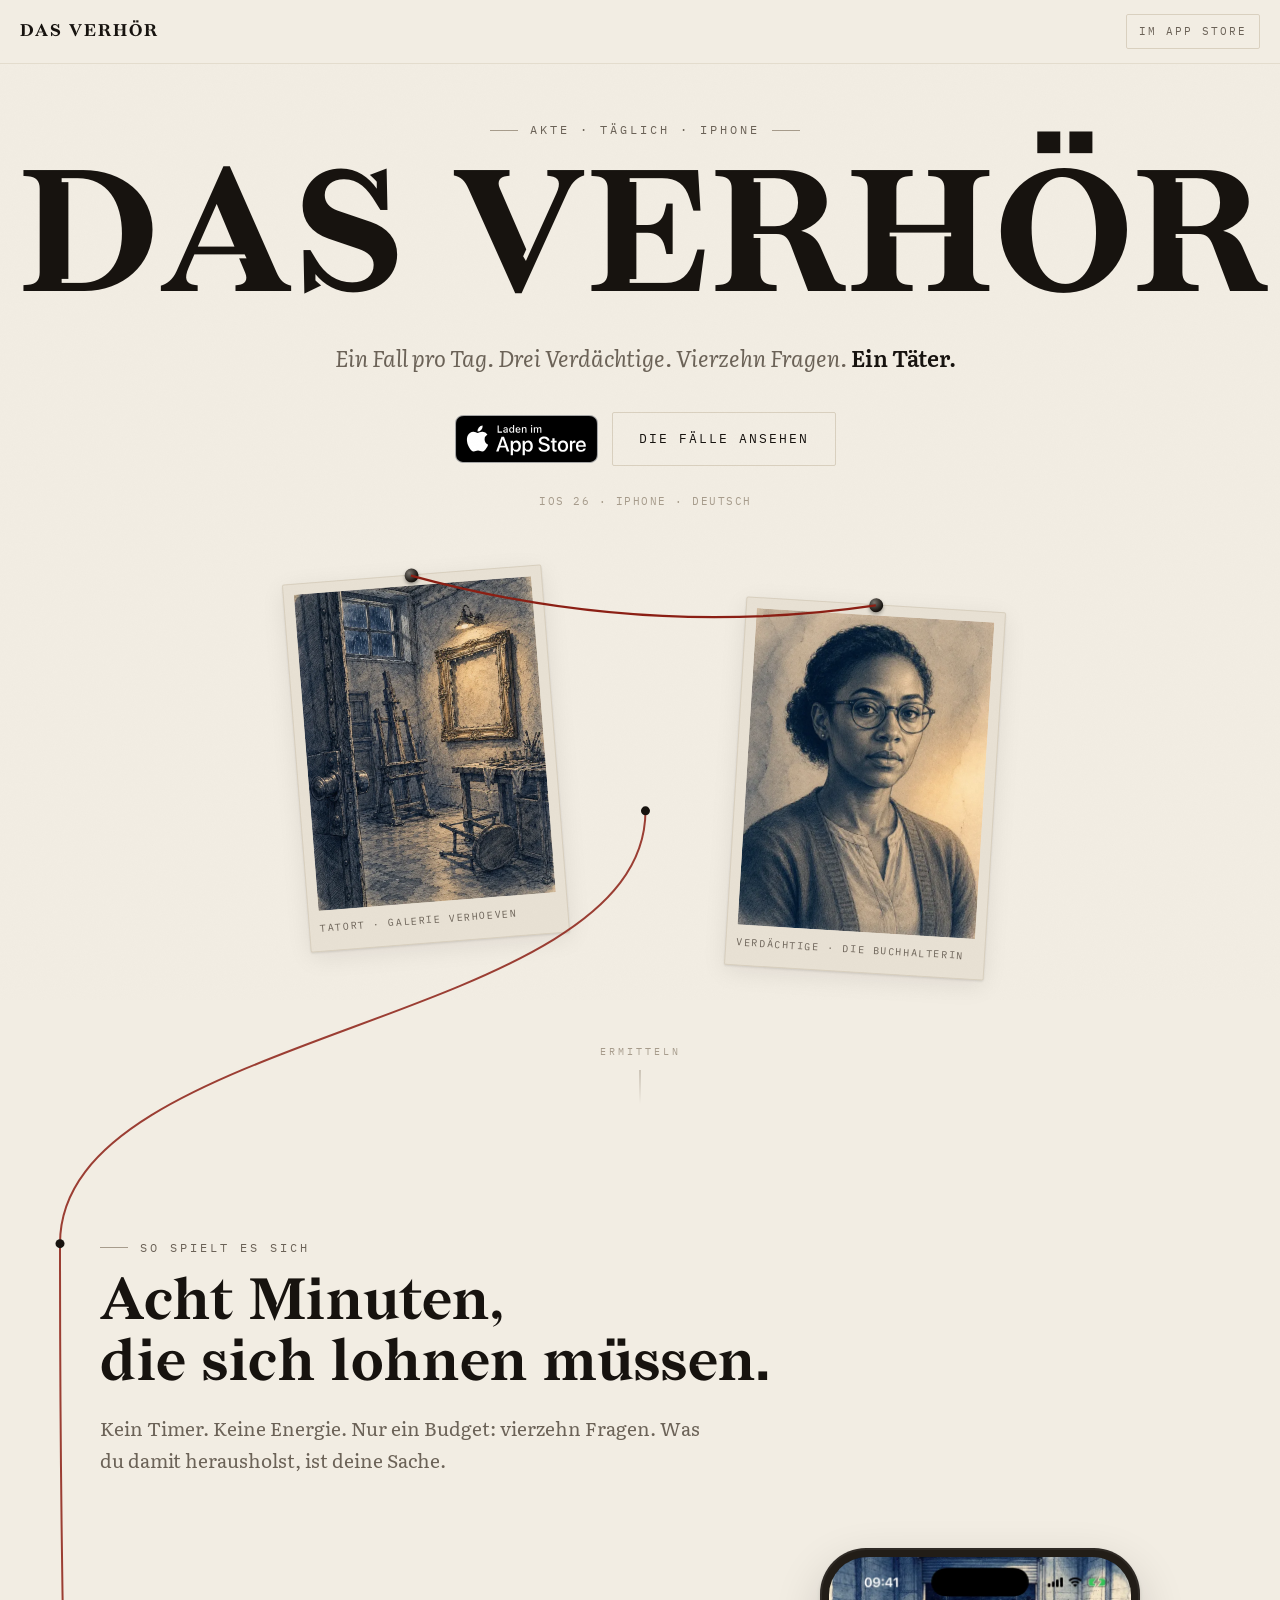
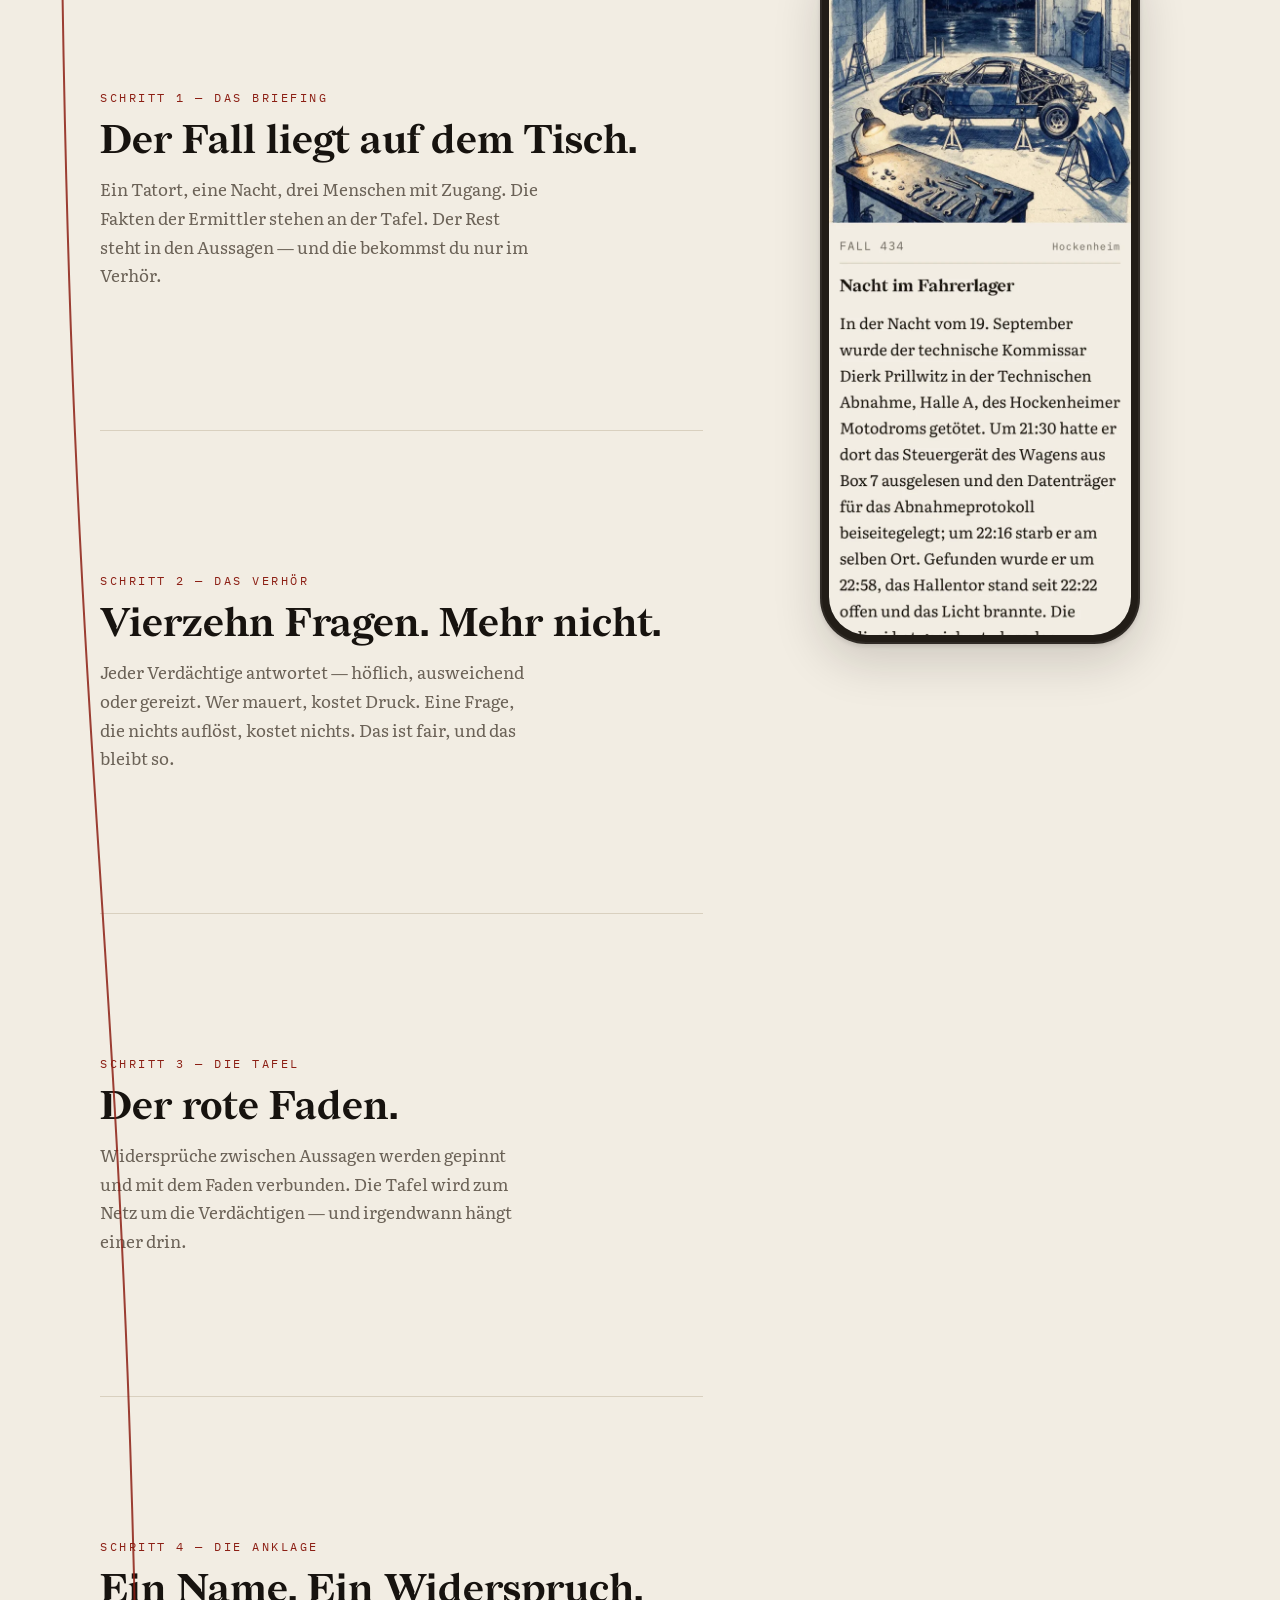
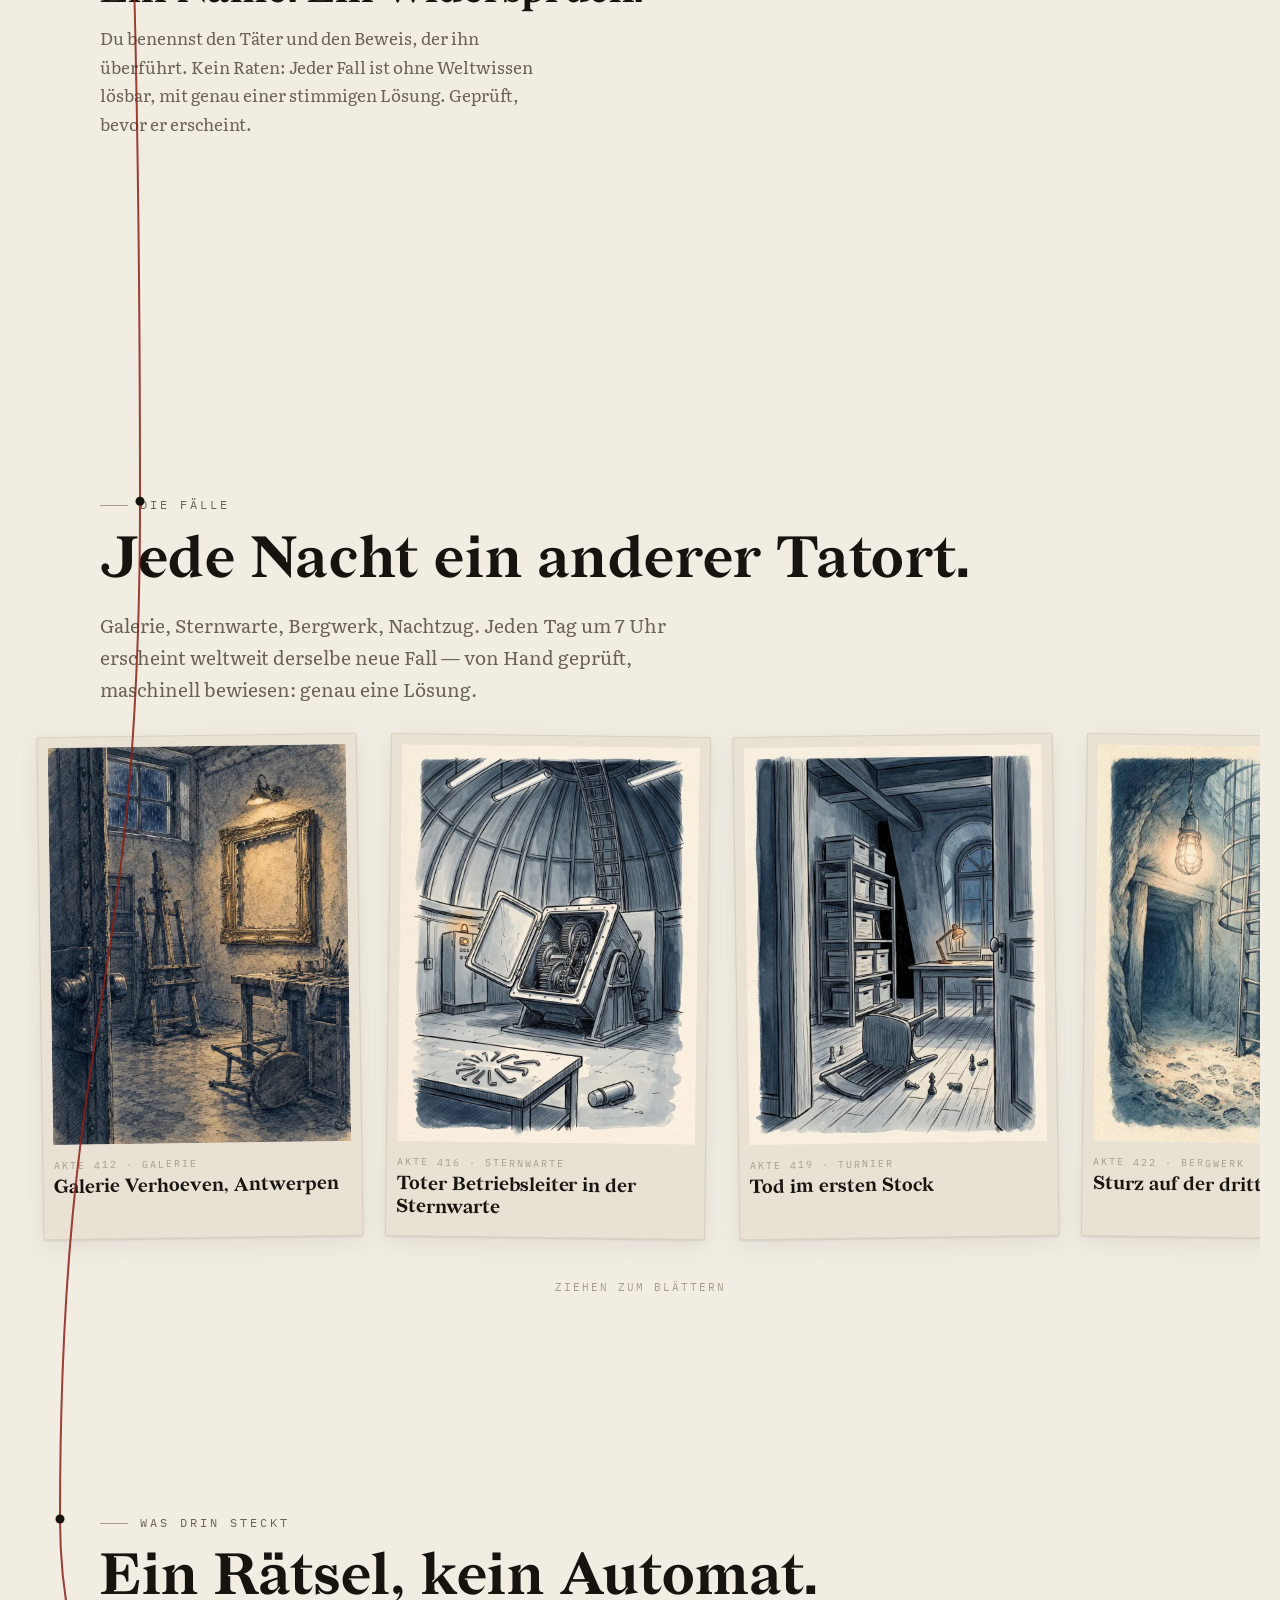
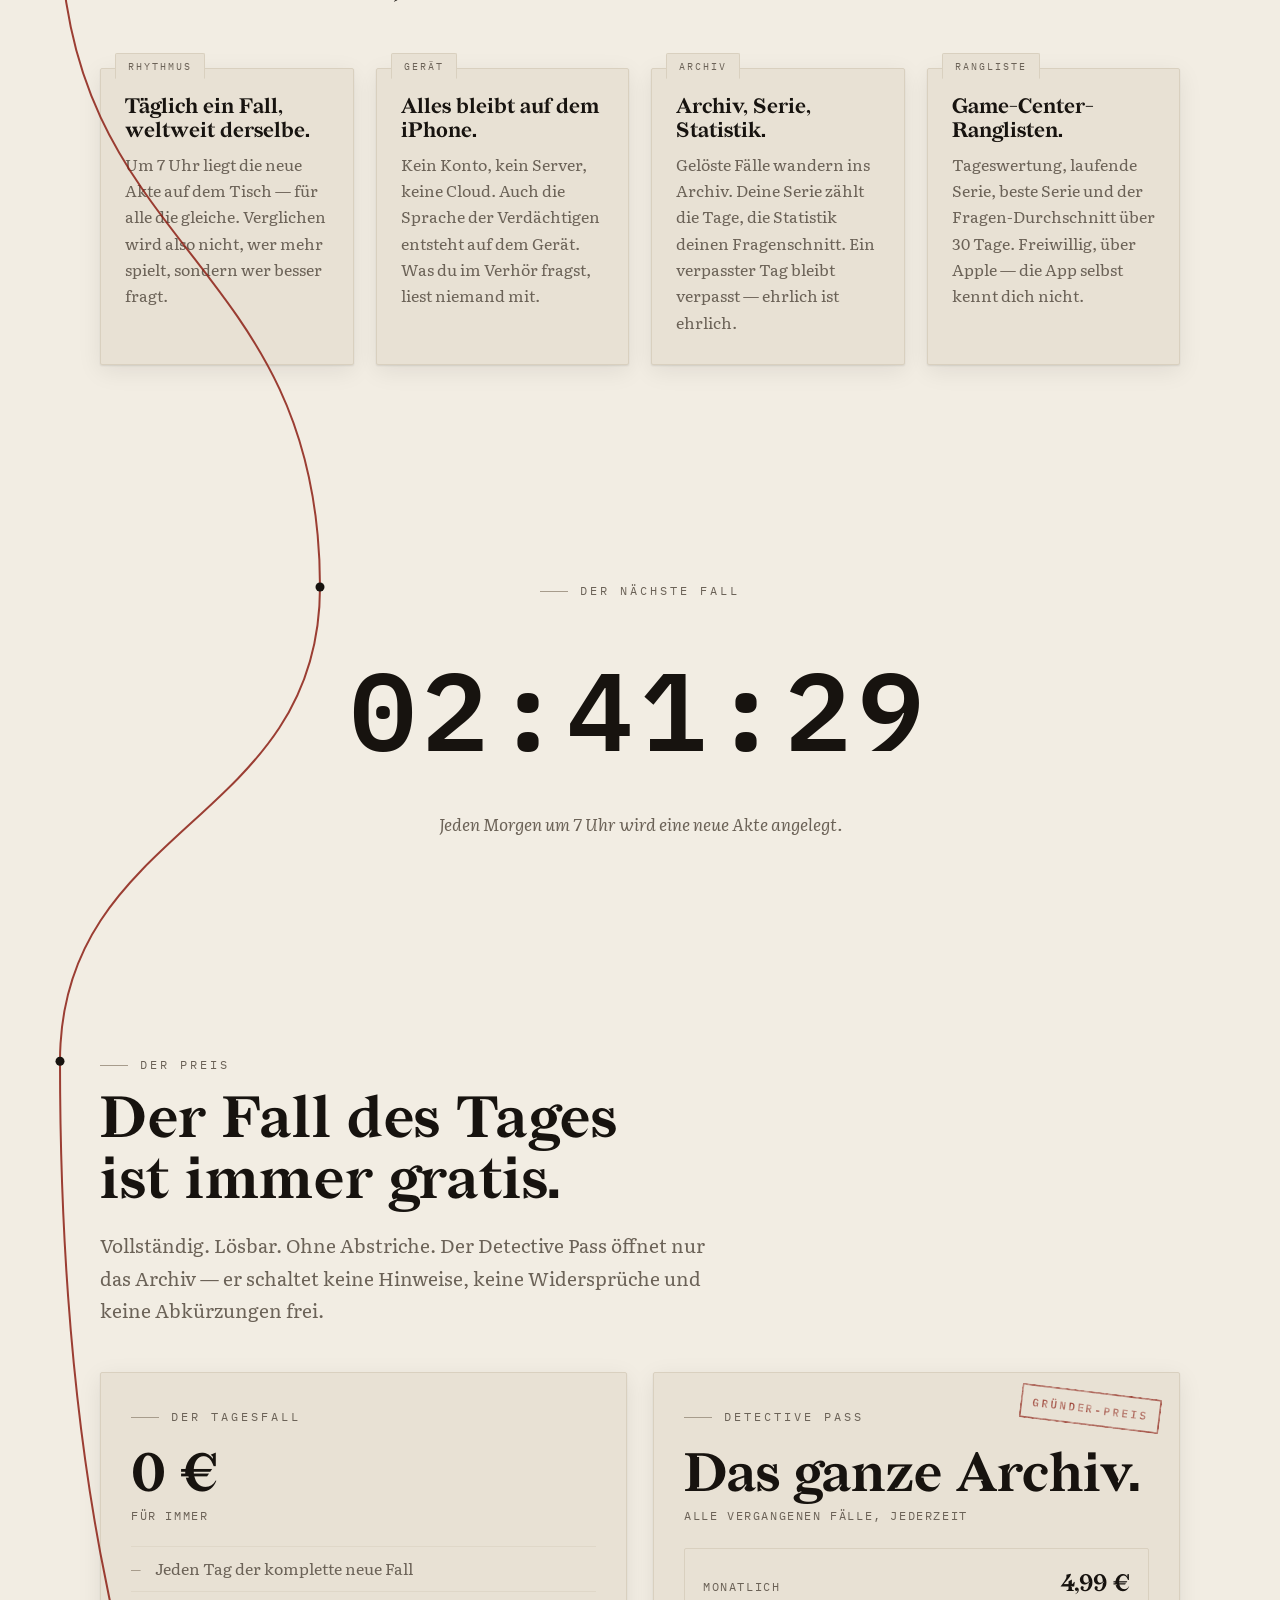
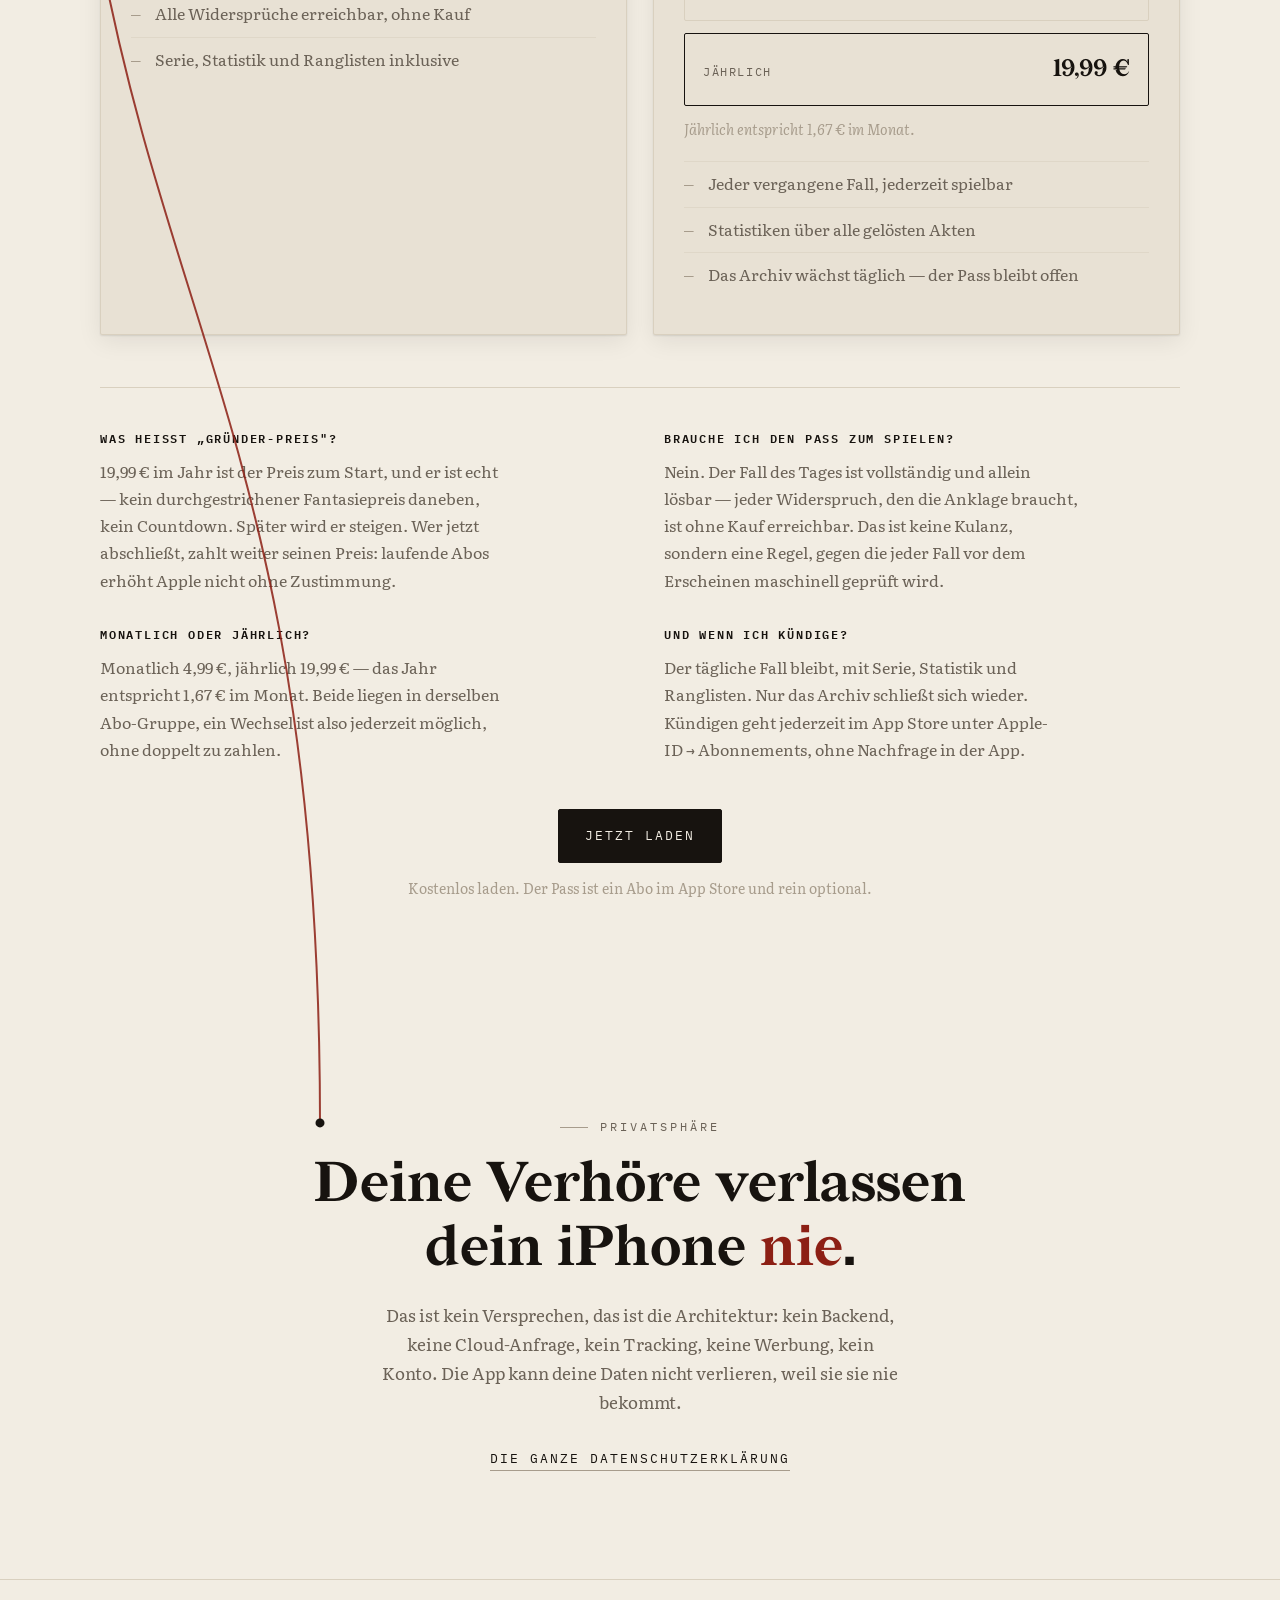
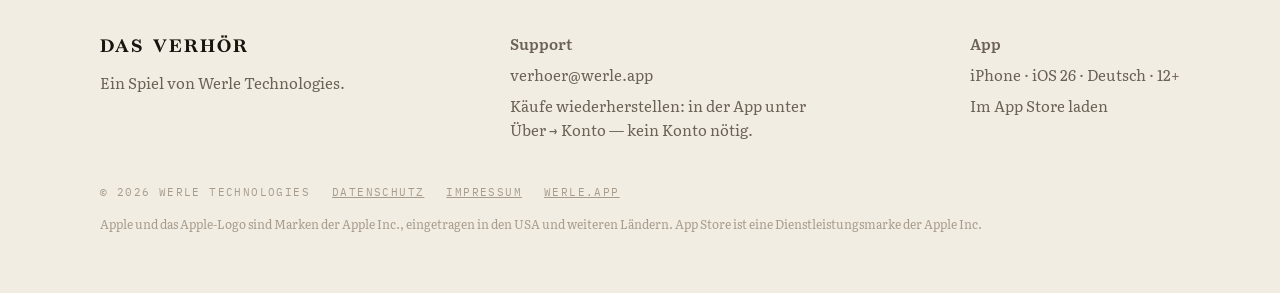
==== commit f8df1b38: "Use Apple's official App Store badge in the hero - Replace the home-made "Laden im App Store" hero b" ====
--- a/index.html
+++ b/index.html
@@ -42,7 +42,7 @@
     <h1 class="wordmark" id="wordmark" aria-label="Das Verhör">DAS&nbsp;VERHÖR</h1>
     <p class="claim">Ein Fall pro Tag. Drei Verdächtige. Vierzehn Fragen. <strong>Ein Täter.</strong></p>
     <div class="hero-cta">
-      <a class="btn btn-primary" href="https://apps.apple.com/de/app/id6797754222" target="_blank" rel="noopener">Laden im App&nbsp;Store</a>
+      <a class="store-badge" href="https://apps.apple.com/de/app/id6797754222" target="_blank" rel="noopener"><img src="/assets/badges/app-store-badge-de.svg" alt="Laden im App Store" width="144" height="48"></a>
       <a class="btn btn-secondary" href="#faelle">Die Fälle ansehen</a>
     </div>
     <p class="hero-note">iOS 26 · iPhone · Deutsch</p>
@@ -249,7 +249,7 @@
       </div>
 
       <div class="price-cta rv">
-        <a class="btn btn-primary" href="https://apps.apple.com/de/app/id6797754222" target="_blank" rel="noopener">Laden im App&nbsp;Store</a>
+        <a class="btn btn-primary" href="https://apps.apple.com/de/app/id6797754222" target="_blank" rel="noopener">Jetzt laden</a>
         <p class="price-note">Kostenlos laden. Der Pass ist ein Abo im
         App&nbsp;Store und rein optional.</p>
       </div>
@@ -294,6 +294,7 @@
     <a href="/impressum">Impressum</a>
     <a href="https://werle.app">werle.app</a>
   </div>
+  <p class="foot-credit">Apple und das Apple-Logo sind Marken der Apple&nbsp;Inc., eingetragen in den USA und weiteren Ländern. App&nbsp;Store ist eine Dienstleistungsmarke der Apple&nbsp;Inc.</p>
 </footer>
 
 <script src="/js/vendor/gsap.min.js" defer></script>
--- a/css/site.css
+++ b/css/site.css
@@ -207,7 +207,7 @@
 }
 .hero .claim strong { color: var(--ink); font-style: normal; font-weight: 600; }
 
-.hero-cta { margin-top: 36px; display: flex; gap: 14px; flex-wrap: wrap; justify-content: center; }
+.hero-cta { margin-top: 36px; display: flex; gap: 14px; flex-wrap: wrap; justify-content: center; align-items: center; }
 
 .btn {
   font-family: var(--mono); font-size: 13px; letter-spacing: 2px;
@@ -229,6 +229,10 @@
   transition: left .6s ease;
 }
 .btn-primary:hover::after { left: 130%; }
+
+/* Official Apple badge: unmodified artwork, no hover/motion, clear space >= 1/4 height */
+.store-badge { display: inline-flex; align-items: center; padding: 0; margin: 0; line-height: 0; }
+.store-badge img { display: block; height: 48px; width: auto; }
 
 .hero-note { margin-top: 26px; font-family: var(--mono); font-size: 11px; letter-spacing: 1.5px; color: var(--faint); text-transform: uppercase; }
 
@@ -559,6 +563,11 @@
   display: flex; flex-wrap: wrap; gap: 8px 22px;
 }
 
+.foot-credit {
+  max-width: 1080px; margin: 14px auto 0;
+  font-size: 11.5px; line-height: 1.5; color: var(--faint);
+}
+
 /* --- Rechtsseiten (privacy/impressum) -------------------------- */
 .legal-main { max-width: 680px; margin: 0 auto; padding: 130px 20px 80px; }
 .legal-main h1 { font-family: var(--display); font-weight: 700; font-size: clamp(34px, 6vw, 52px); margin: 10px 0 6px; }
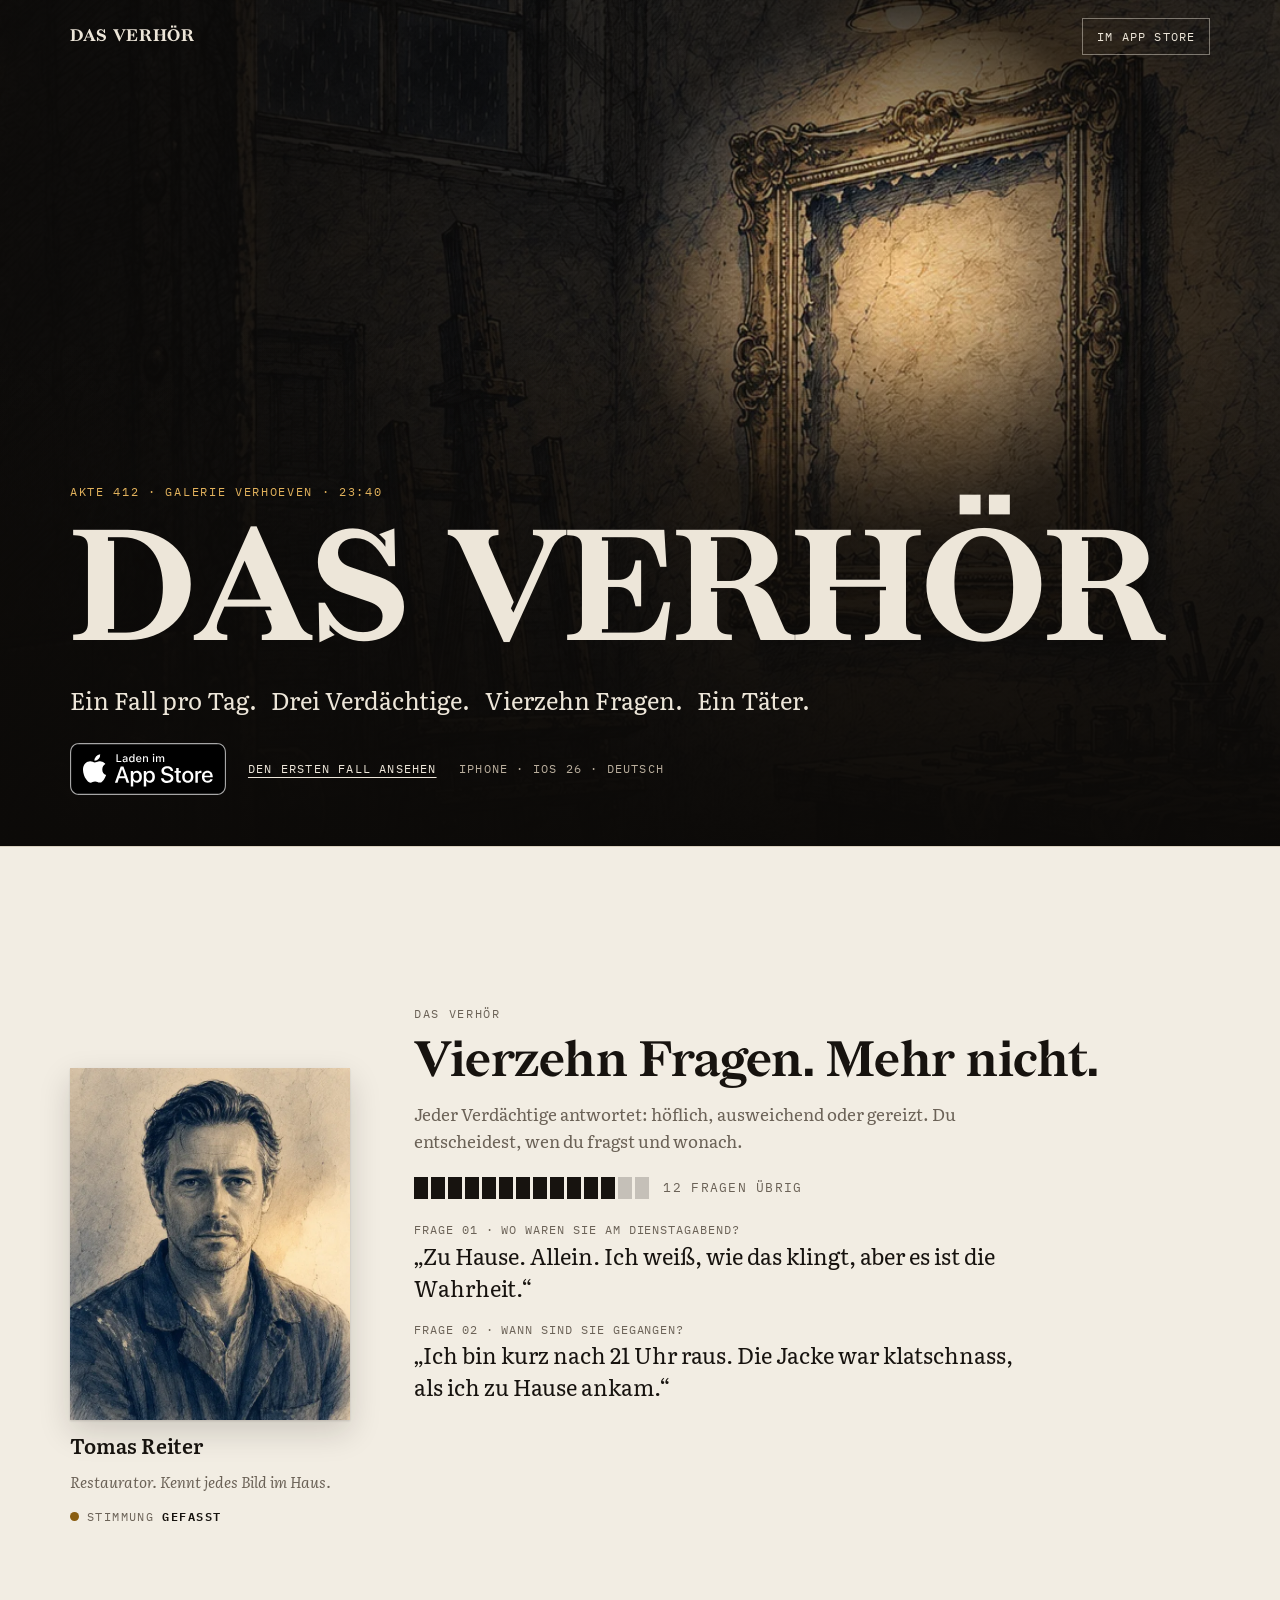
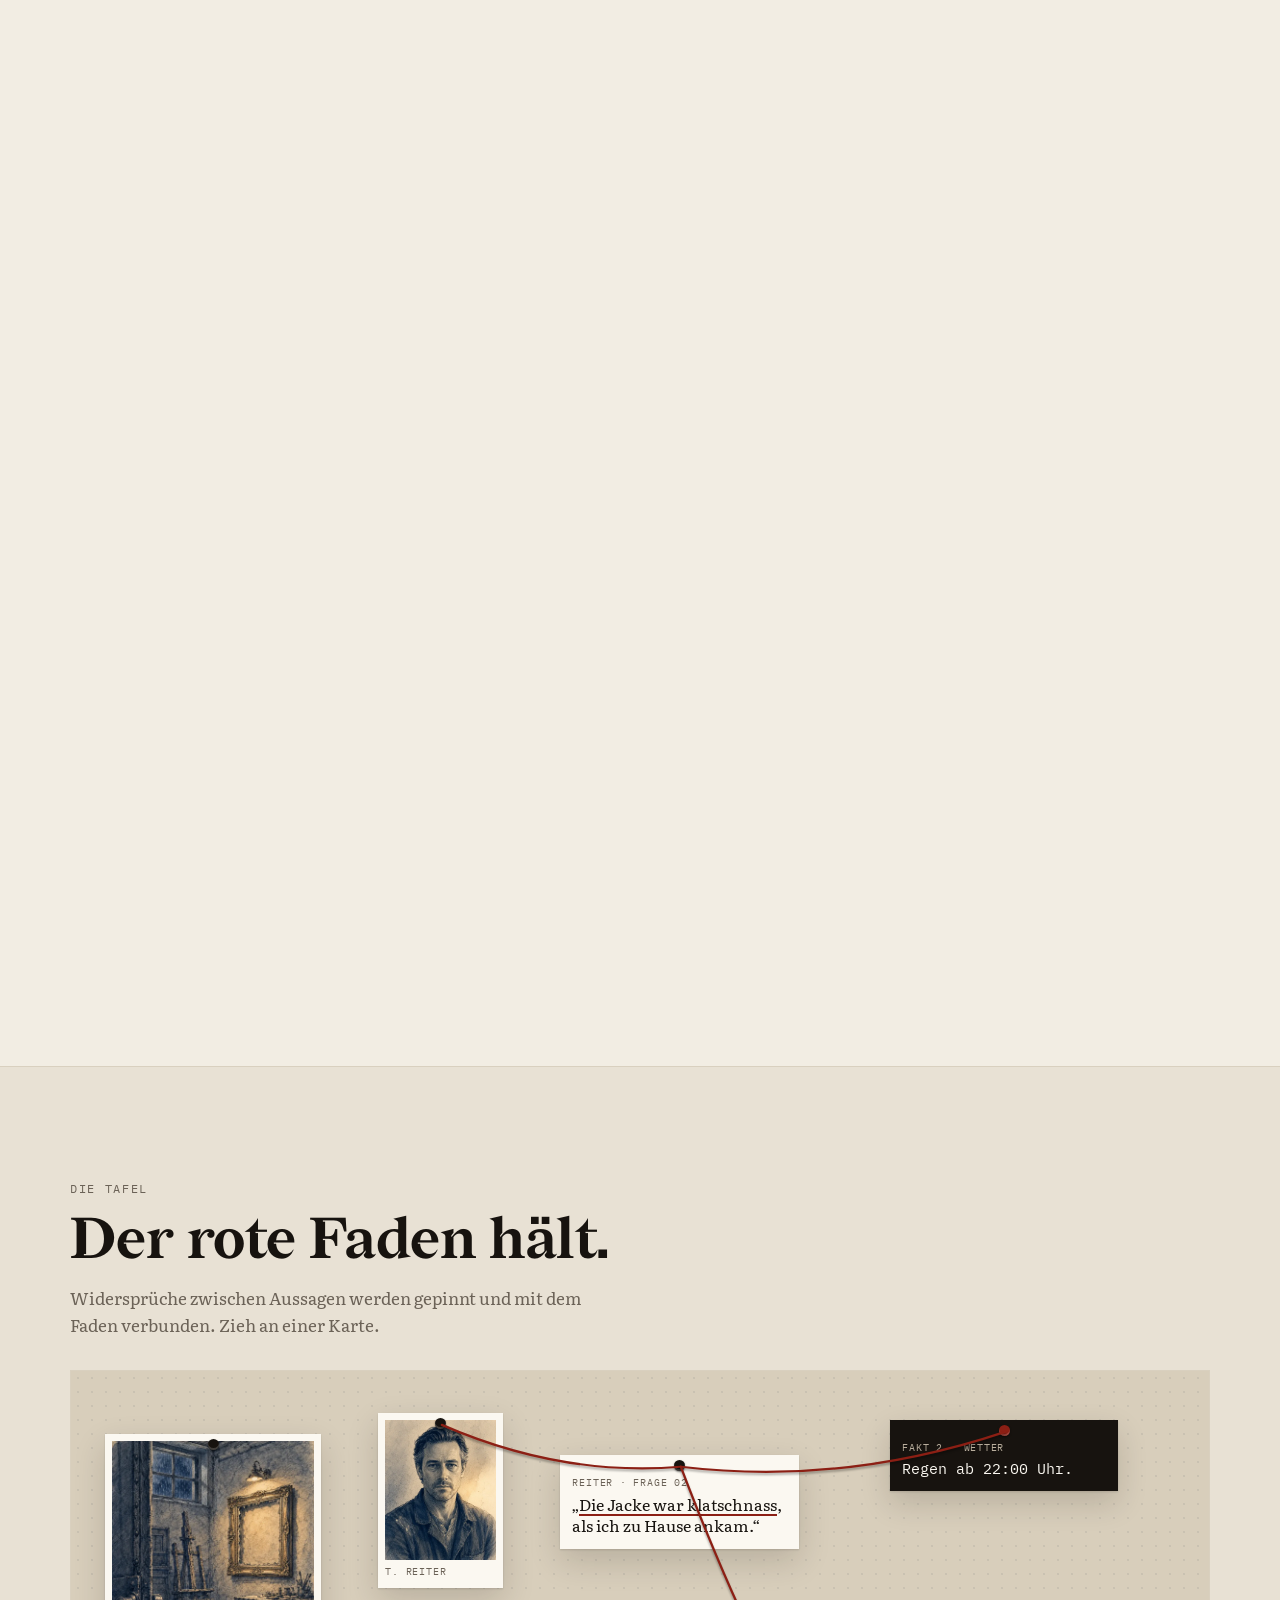
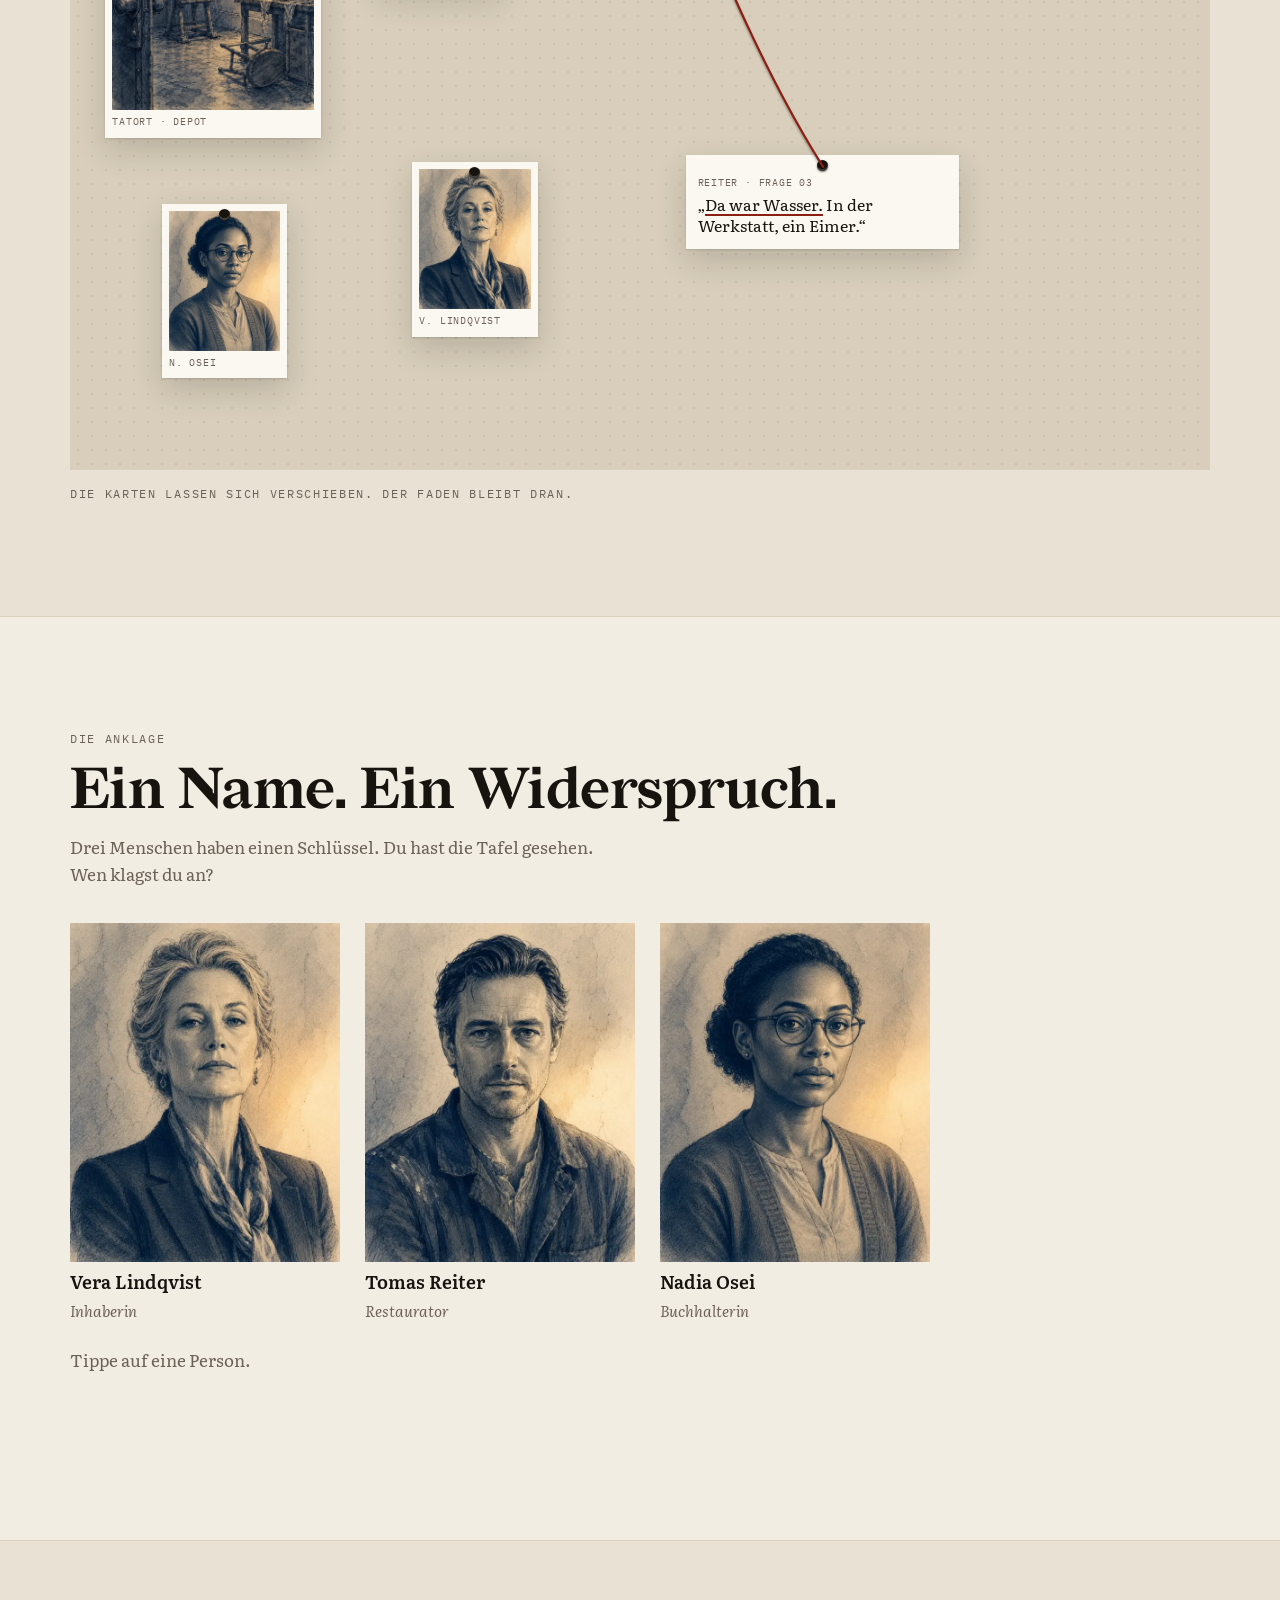
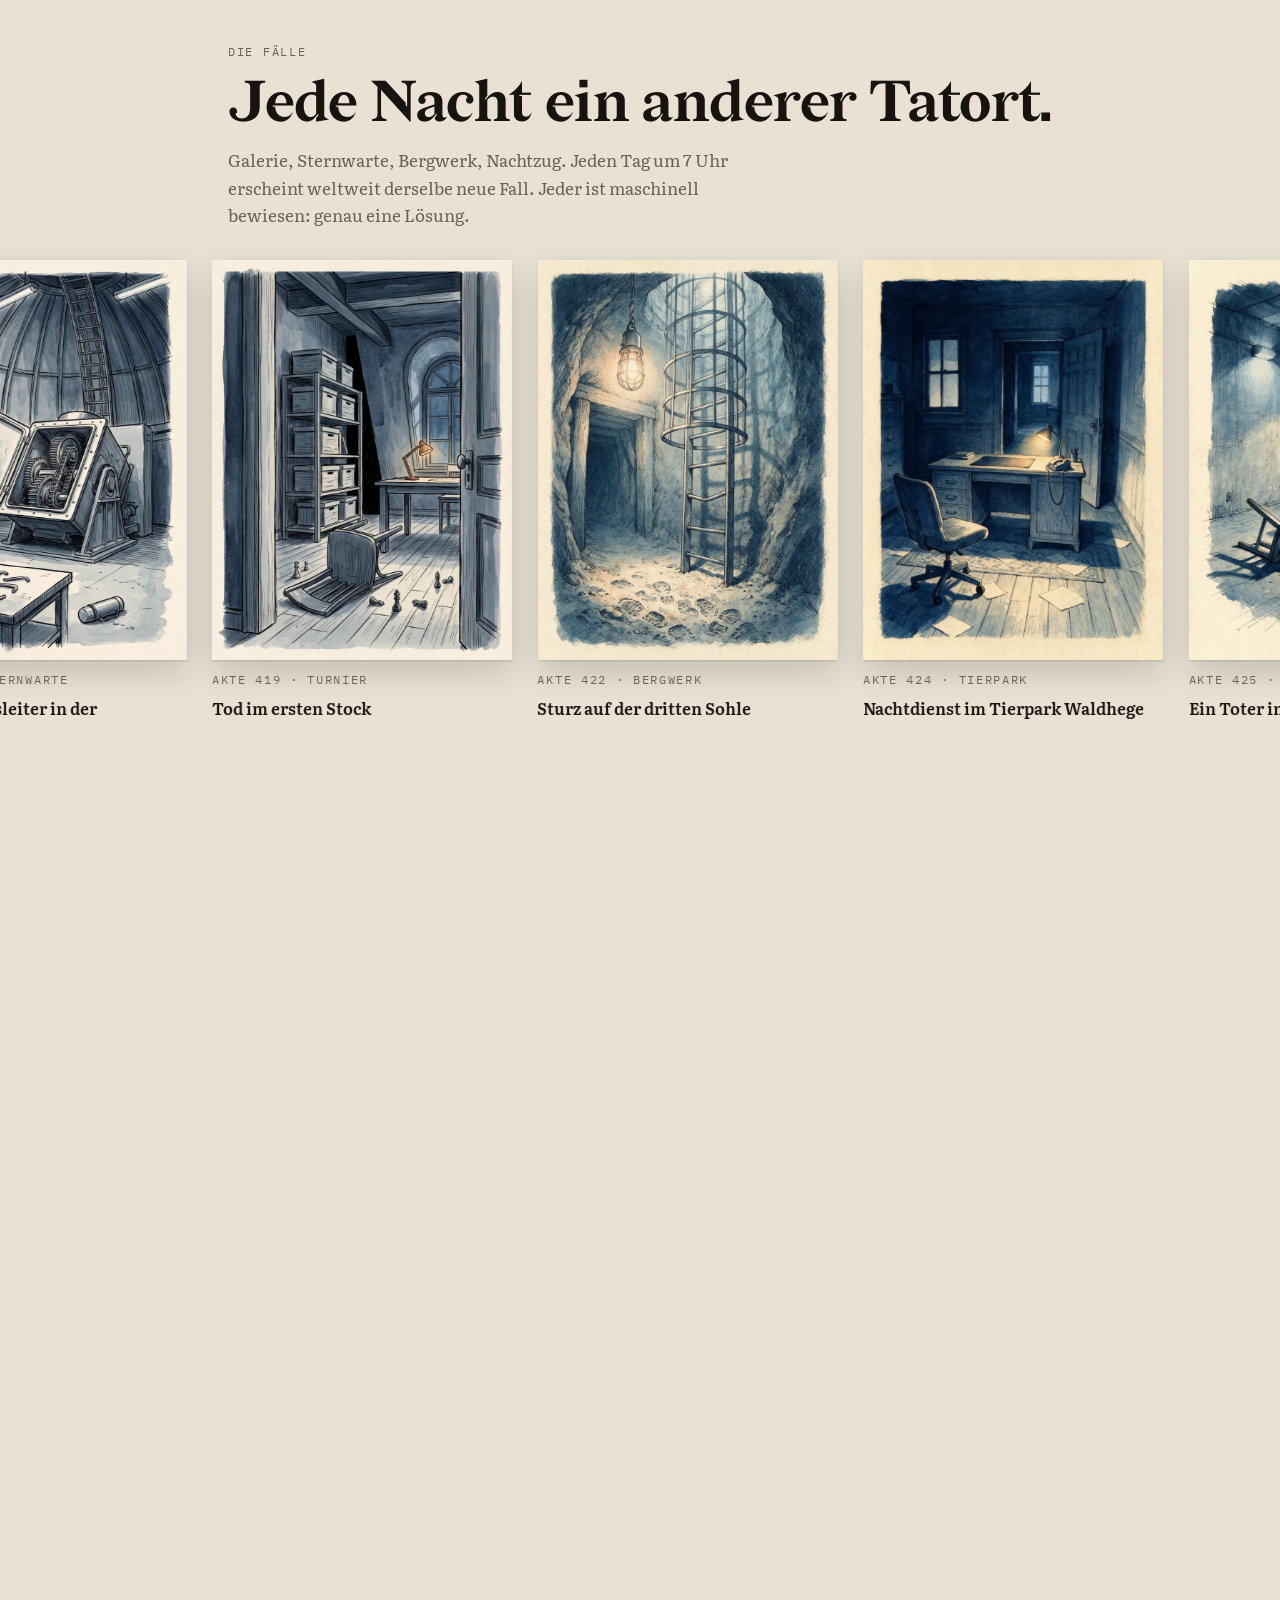
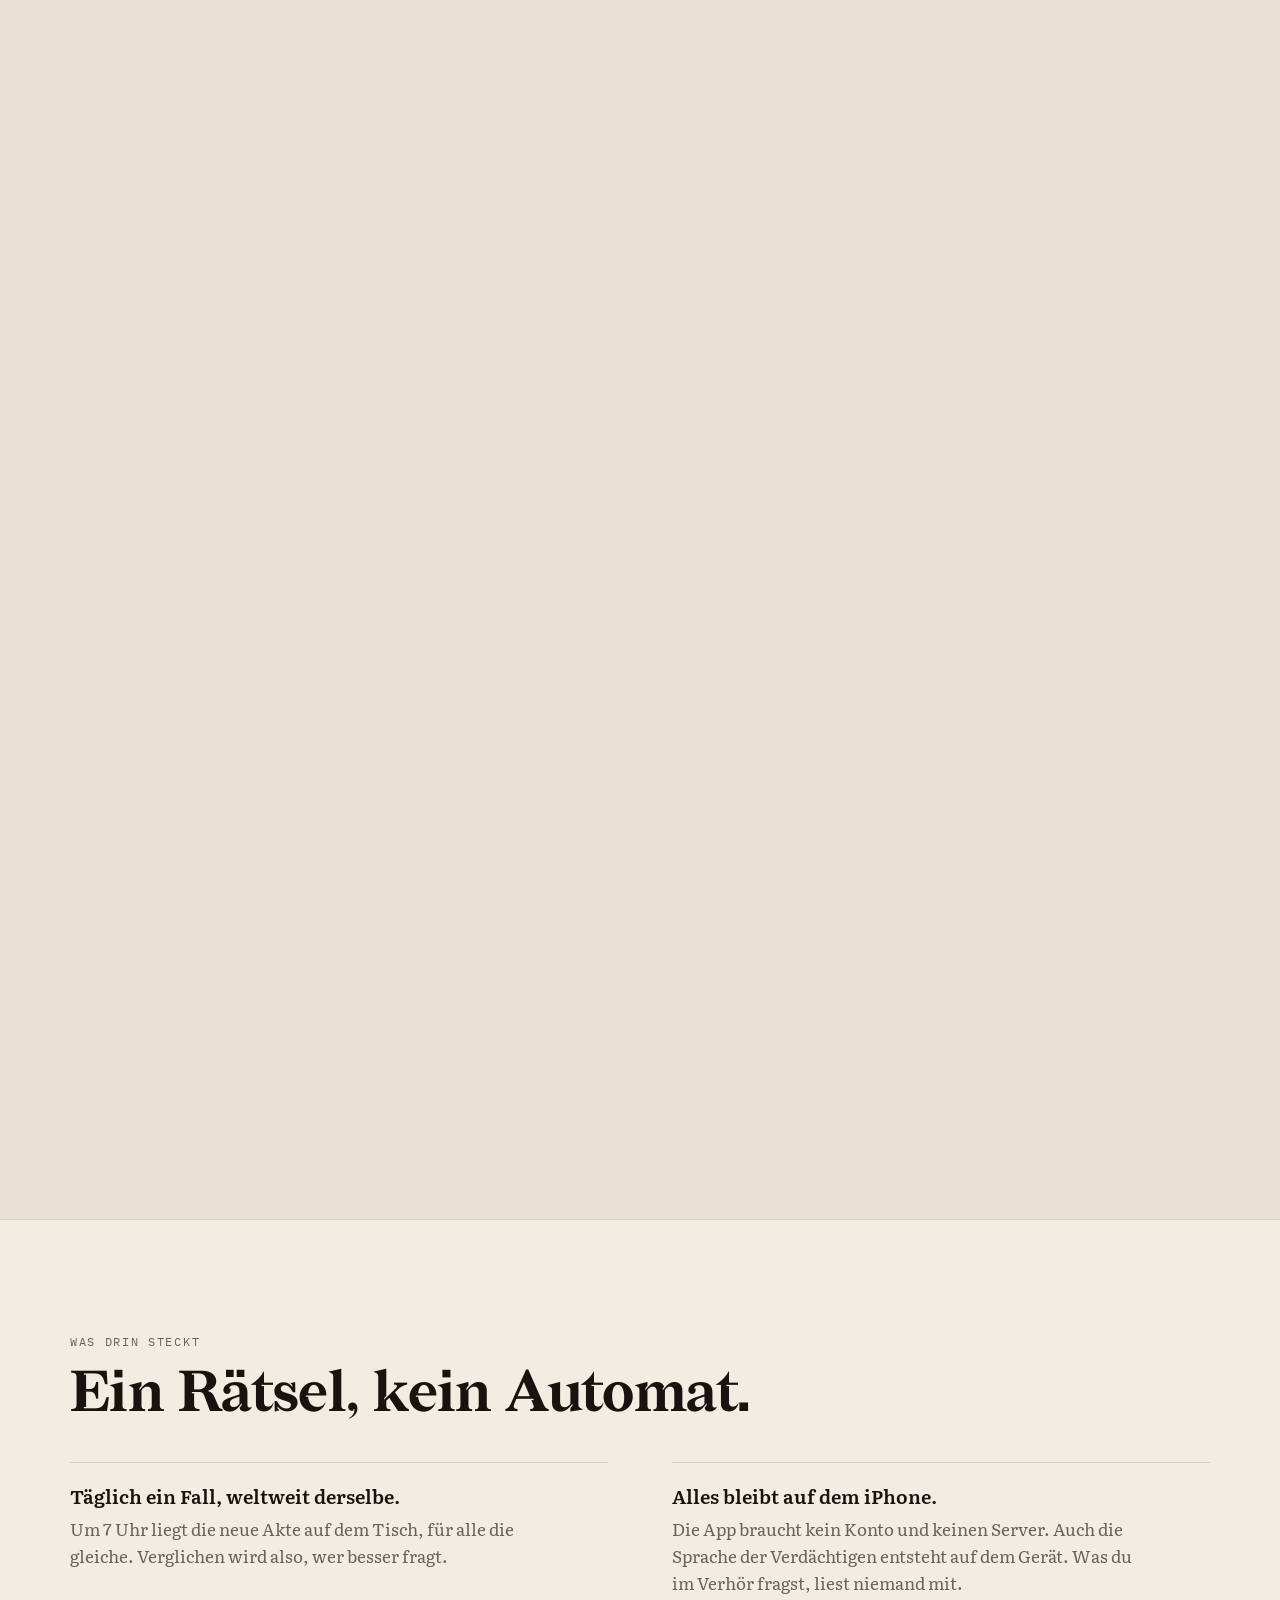
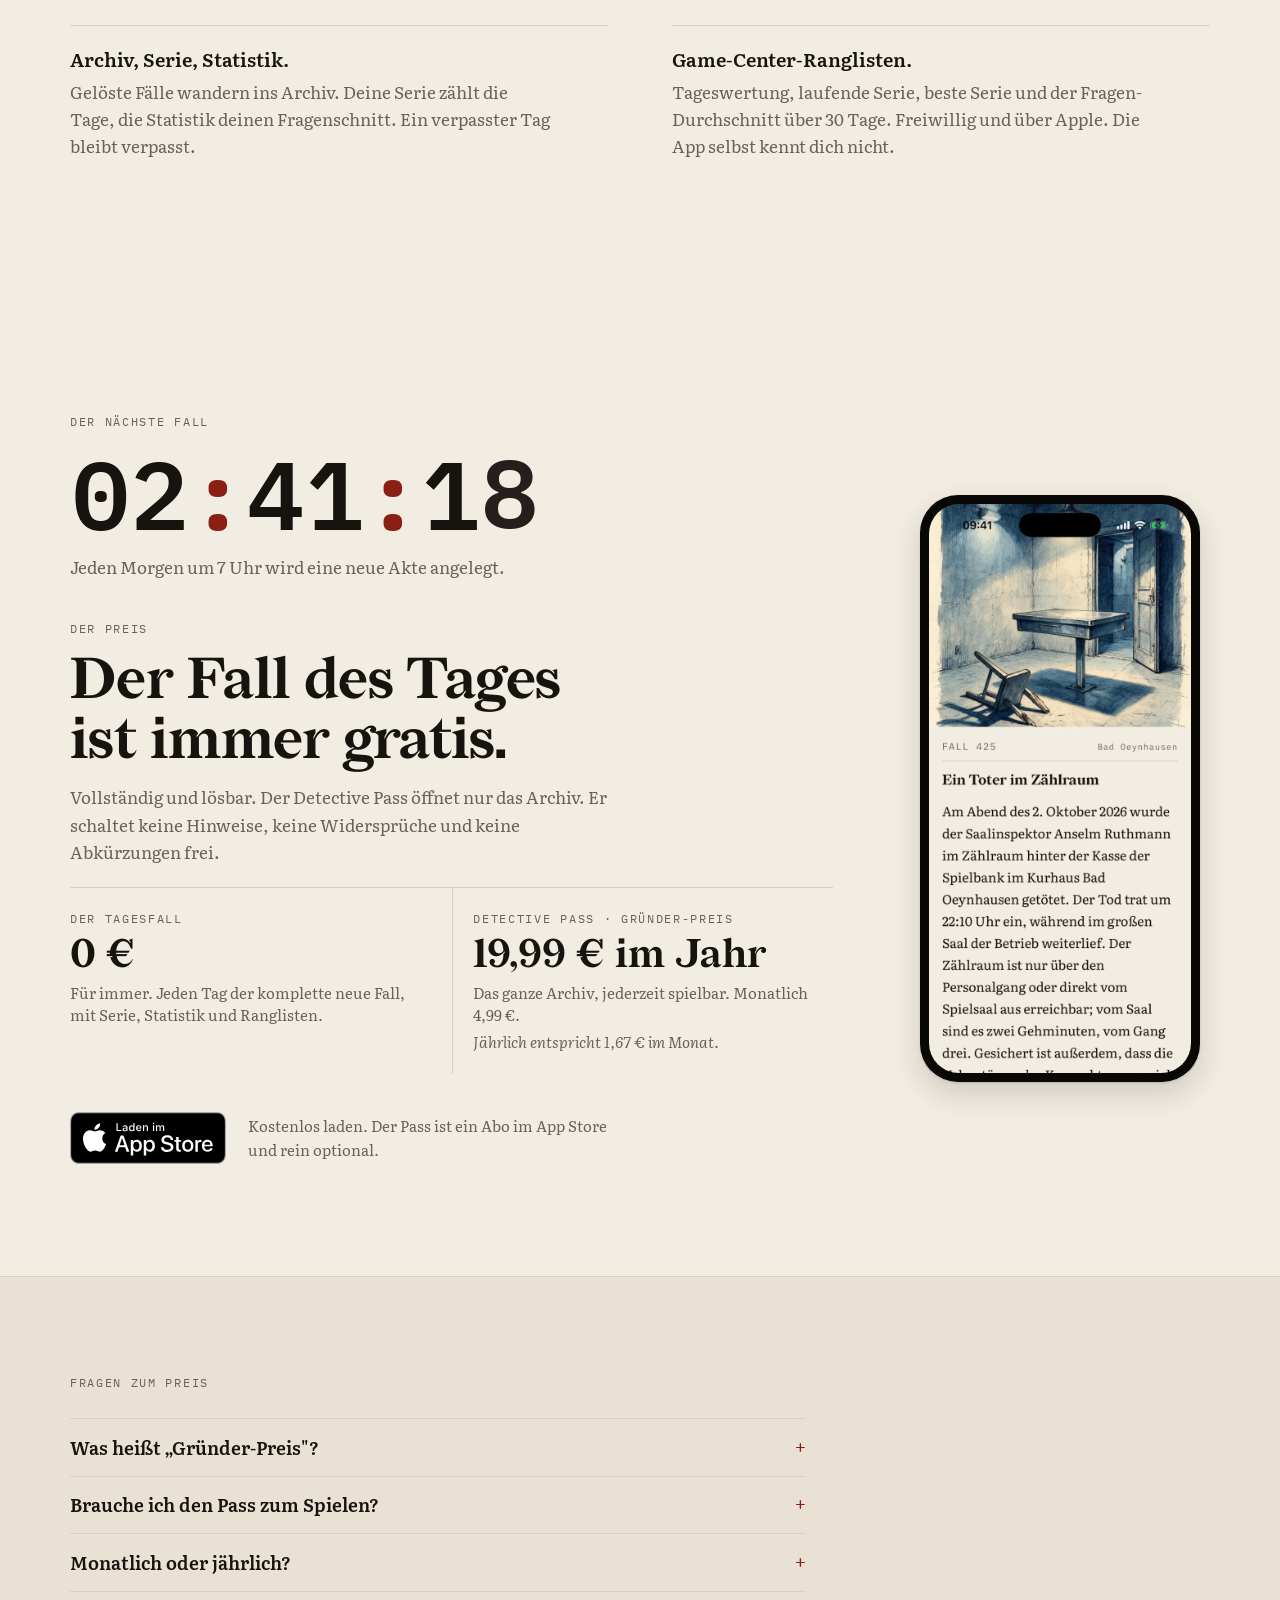
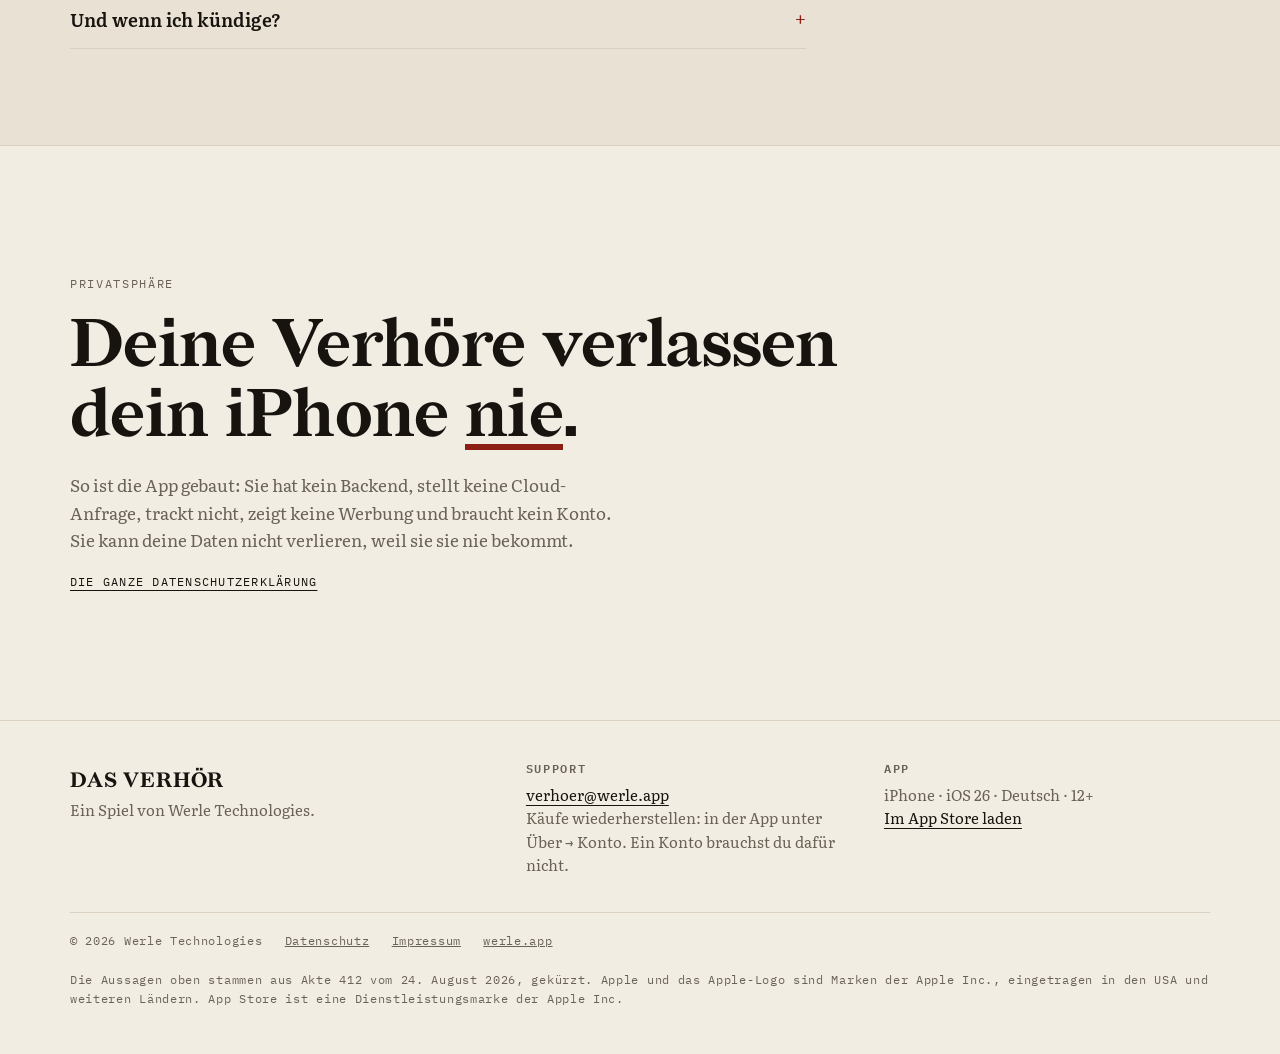
==== commit 205c0b83: "feat: Startseite neu als spielbare Akte 412 mit anime.js Die Seite spielt den ersten Fall beim Scrol" ====
--- a/index.html
+++ b/index.html
@@ -2,7 +2,7 @@
 <html lang="de">
 <head>
 <meta charset="utf-8">
-<meta name="viewport" content="width=device-width, initial-scale=1">
+<meta name="viewport" content="width=device-width, initial-scale=1, viewport-fit=cover">
 <title>Das Verhör — Ein Fall pro Tag. Ein Täter.</title>
 <link rel="canonical" href="https://verhoer.werle.app/">
 <meta name="apple-itunes-app" content="app-id=6797754222">
@@ -10,295 +10,253 @@
 <meta property="og:title" content="Das Verhör">
 <meta property="og:description" content="Ein Fall pro Tag. Drei Verdächtige. Vierzehn Fragen. Ein Täter.">
 <meta property="og:image" content="https://verhoer.werle.app/assets/og.png">
+<meta property="og:url" content="https://verhoer.werle.app/">
 <meta property="og:type" content="website">
 <meta property="og:locale" content="de_DE">
 <meta name="twitter:card" content="summary_large_image">
 <link rel="icon" type="image/png" sizes="64x64" href="/assets/art/favicon-64.png">
 <link rel="apple-touch-icon" href="/assets/art/apple-touch-icon.png">
 <link rel="preload" href="/assets/fonts/Redaction-Bold.otf" as="font" type="font/otf" crossorigin>
-<link rel="preload" href="/assets/fonts/Redaction70-Bold.otf" as="font" type="font/otf" crossorigin>
 <link rel="preload" href="/assets/fonts/Literata-Regular.ttf" as="font" type="font/ttf" crossorigin>
-<link rel="stylesheet" href="/css/site.css">
-<meta name="theme-color" content="#F2EDE3" media="(prefers-color-scheme: light)">
-<meta name="theme-color" content="#14110D" media="(prefers-color-scheme: dark)">
-<script>document.documentElement.classList.add("js")</script>
-<script type="application/ld+json">{"@context": "https://schema.org", "@type": "MobileApplication", "name": "Das Verhör", "url": "https://verhoer.werle.app/", "installUrl": "https://apps.apple.com/de/app/id6797754222", "applicationCategory": "GameApplication", "operatingSystem": "iOS", "inLanguage": "de", "author": {"@type": "Organization", "name": "Werle Technologies", "url": "https://werle.app"}}</script>
+<link rel="preload" href="/assets/art/scene_412_hero.webp" as="image" type="image/webp" fetchpriority="high">
+<link rel="stylesheet" href="/css/home.css">
+<meta name="theme-color" content="#0C0A08">
+<script type="application/ld+json">{"@context": "https://schema.org", "@type": "MobileApplication", "name": "Das Verhör", "url": "https://verhoer.werle.app/", "installUrl": "https://apps.apple.com/de/app/id6797754222", "applicationCategory": "GameApplication", "operatingSystem": "iOS", "inLanguage": "de", "offers": [{"@type": "Offer", "name": "Der Tagesfall", "price": "0", "priceCurrency": "EUR"}], "author": {"@type": "Organization", "name": "Werle Technologies", "url": "https://werle.app"}}</script>
 </head>
 <body>
-<div class="grain" aria-hidden="true"></div>
-
-<header class="top" id="top">
-  <a class="mark" href="#">DAS VERHÖR</a>
-  <a class="chip" href="https://apps.apple.com/de/app/id6797754222" target="_blank" rel="noopener">Im App&nbsp;Store</a>
-</header>
-
-<div id="page">
-  <svg id="thread-layer" aria-hidden="true"><path id="thread-path" d=""></path></svg>
-
-  <!-- ================= HELD ================= -->
-  <section class="hero" id="held">
-    <div class="streak" aria-hidden="true"></div>
-    <p class="eyebrow">Akte · Täglich · iPhone</p>
-    <h1 class="wordmark" id="wordmark" aria-label="Das Verhör">DAS&nbsp;VERHÖR</h1>
-    <p class="claim">Ein Fall pro Tag. Drei Verdächtige. Vierzehn Fragen. <strong>Ein Täter.</strong></p>
+<div class="faden" aria-hidden="true"></div>
+
+<main>
+<section class="hero" id="hero">
+  <img class="hero-art" src="/assets/art/scene_412_hero.webp" width="1086" height="1448" alt="Tuschezeichnung: das Depot der Galerie Verhoeven bei Nacht. An der Wand hängt ein leerer Goldrahmen, am Fenster läuft Regen." fetchpriority="high">
+  <div class="hero-veil" aria-hidden="true"></div>
+  <div class="hero-scrim" aria-hidden="true"></div>
+  <header class="wrap top">
+    <a class="mark" href="/">DAS VERHÖR</a>
+    <a class="chip" href="https://apps.apple.com/de/app/id6797754222" target="_blank" rel="noopener">Im App&nbsp;Store</a>
+  </header>
+  <div class="wrap hero-body">
+    <p class="label" id="eyebrow">Akte 412 · Galerie Verhoeven · 23:40</p>
+    <h1 id="wordmark" aria-label="Das Verhör">DAS VERHÖR</h1>
+    <p class="tag" id="tag"><span>Ein Fall pro Tag.</span> <span>Drei Verdächtige.</span> <span>Vierzehn Fragen.</span> <span>Ein Täter.</span></p>
     <div class="hero-cta">
-      <a class="store-badge" href="https://apps.apple.com/de/app/id6797754222" target="_blank" rel="noopener"><img src="/assets/badges/app-store-badge-de.svg" alt="Laden im App Store" width="144" height="48"></a>
-      <a class="btn btn-secondary" href="#faelle">Die Fälle ansehen</a>
-    </div>
-    <p class="hero-note">iOS 26 · iPhone · Deutsch</p>
-
-    <figure class="hero-cards" id="hero-cards" aria-hidden="true">
-      <svg class="hero-thread" id="hero-thread"><path id="hero-thread-path" d=""></path></svg>
-      <div class="pcard pcard-l" id="pcard-l">
-        <span class="pin" id="hero-pin-l"></span>
-        <img src="/assets/art/scene_412.webp" alt="" width="840" height="1120" loading="eager">
-        <figcaption>Tatort · Galerie Verhoeven</figcaption>
-      </div>
-      <div class="pcard pcard-r" id="pcard-r">
-        <span class="pin" id="hero-pin-r"></span>
-        <img src="/assets/art/portrait_osei.webp" alt="" width="600" height="754" loading="eager">
-        <figcaption>Verdächtige · Die Buchhalterin</figcaption>
-      </div>
-    </figure>
-    <p class="scroll-hint">Ermitteln</p>
-  </section>
-
-  <!-- ================= SO SPIELT ES SICH ================= -->
-  <section class="section" id="spiel">
-    <div class="shell">
-      <p class="eyebrow rv">So spielt es sich</p>
-      <h2 class="head rv">Acht Minuten,<br>die sich lohnen müssen.</h2>
-      <p class="lede rv">Kein Timer. Keine Energie. Nur ein Budget: vierzehn Fragen.
-      Was du damit herausholst, ist deine Sache.</p>
-
-      <div class="play-grid" style="margin-top: clamp(40px, 8vh, 90px);">
-        <div class="steps" id="steps">
-          <div class="step" data-screen="0">
-            <p class="no">Schritt 1 — Das Briefing</p>
-            <h3>Der Fall liegt auf dem Tisch.</h3>
-            <p>Ein Tatort, eine Nacht, drei Menschen mit Zugang. Die Fakten der
-            Ermittler stehen an der Tafel. Der Rest steht in den Aussagen — und
-            die bekommst du nur im Verhör.</p>
-          </div>
-          <div class="step" data-screen="1">
-            <p class="no">Schritt 2 — Das Verhör</p>
-            <h3>Vierzehn Fragen. Mehr nicht.</h3>
-            <p>Jeder Verdächtige antwortet — höflich, ausweichend oder gereizt.
-            Wer mauert, kostet Druck. Eine Frage, die nichts auflöst, kostet
-            nichts. Das ist fair, und das bleibt so.</p>
-          </div>
-          <div class="step" data-screen="2">
-            <p class="no">Schritt 3 — Die Tafel</p>
-            <h3>Der rote Faden.</h3>
-            <p>Widersprüche zwischen Aussagen werden gepinnt und mit dem Faden
-            verbunden. Die Tafel wird zum Netz um die Verdächtigen — und
-            irgendwann hängt einer drin.</p>
-          </div>
-          <div class="step" data-screen="3">
-            <p class="no">Schritt 4 — Die Anklage</p>
-            <h3>Ein Name. Ein Widerspruch.</h3>
-            <p>Du benennst den Täter und den Beweis, der ihn überführt. Kein
-            Raten: Jeder Fall ist ohne Weltwissen lösbar, mit genau einer
-            stimmigen Lösung. Geprüft, bevor er erscheint.</p>
-          </div>
-        </div>
-        <div class="phone-wrap rv">
-          <div class="phone">
-            <div class="phone-screen" id="phone-screen">
-              <img src="/assets/screens/02-briefing.webp" alt="Briefing-Ansicht der App: der Fall wird vorgestellt" class="active">
-              <img src="/assets/screens/03-verhoer.webp" alt="Verhör-Ansicht: das Porträt eines Verdächtigen füllt den Bildschirm">
-              <img src="/assets/screens/05-tafel.webp" alt="Die Tafel: Verdächtige, Fakten und gepinnte Widersprüche mit rotem Faden">
-              <img src="/assets/screens/06-anklage.webp" alt="Anklage-Ansicht: Täter und Widerspruch auswählen">
-            </div>
-          </div>
-        </div>
-      </div>
-    </div>
-  </section>
-
-  <!-- ================= DIE FÄLLE ================= -->
-  <section class="section gallery-outer" id="faelle">
-    <div class="shell">
-      <p class="eyebrow rv">Die Fälle</p>
-      <h2 class="head rv">Jede Nacht ein anderer Tatort.</h2>
-      <p class="lede rv">Galerie, Sternwarte, Bergwerk, Nachtzug. Jeden Tag um
-      7&nbsp;Uhr erscheint weltweit derselbe neue Fall — von Hand geprüft,
-      maschinell bewiesen: genau eine Lösung.</p>
-    </div>
-    <div class="gallery" id="gallery">
-      <article class="case-card"><div class="img-wrap"><img src="/assets/art/scene_412.webp" alt="Tuschezeichnung: Galerie bei Nacht" loading="lazy" width="840" height="1120"></div><p class="cno">Akte 412 · Galerie</p><h3>Galerie Verhoeven, Antwerpen</h3></article>
-      <article class="case-card"><div class="img-wrap"><img src="/assets/art/scene_416.webp" alt="Tuschezeichnung: Sternwarte bei Nacht" loading="lazy" width="840" height="1120"></div><p class="cno">Akte 416 · Sternwarte</p><h3>Toter Betriebsleiter in der Sternwarte</h3></article>
-      <article class="case-card"><div class="img-wrap"><img src="/assets/art/scene_419.webp" alt="Tuschezeichnung: Schachturnier" loading="lazy" width="840" height="1120"></div><p class="cno">Akte 419 · Turnier</p><h3>Tod im ersten Stock</h3></article>
-      <article class="case-card"><div class="img-wrap"><img src="/assets/art/scene_422.webp" alt="Tuschezeichnung: Besucherbergwerk" loading="lazy" width="840" height="1120"></div><p class="cno">Akte 422 · Bergwerk</p><h3>Sturz auf der dritten Sohle</h3></article>
-      <article class="case-card"><div class="img-wrap"><img src="/assets/art/scene_424.webp" alt="Tuschezeichnung: Tierpark bei Nacht" loading="lazy" width="840" height="1120"></div><p class="cno">Akte 424 · Tierpark</p><h3>Nachtdienst im Tierpark Waldhege</h3></article>
-      <article class="case-card"><div class="img-wrap"><img src="/assets/art/scene_425.webp" alt="Tuschezeichnung: Spielbank" loading="lazy" width="840" height="1120"></div><p class="cno">Akte 425 · Spielbank</p><h3>Ein Toter im Zählraum</h3></article>
-      <article class="case-card"><div class="img-wrap"><img src="/assets/art/scene_428.webp" alt="Tuschezeichnung: Nachtzug" loading="lazy" width="840" height="1120"></div><p class="cno">Akte 428 · Nachtzug</p><h3>Nachtzug 471, Abteil 11</h3></article>
-      <article class="case-card"><div class="img-wrap"><img src="/assets/art/scene_433.webp" alt="Tuschezeichnung: Grandhotel bei Nacht" loading="lazy" width="840" height="1120"></div><p class="cno">Akte 433 · Grandhotel</p><h3>Nachtdienst im Parkhotel Fremersberg</h3></article>
-    </div>
-    <p class="gallery-hint">Ziehen zum Blättern</p>
-  </section>
-
-  <!-- ================= WAS DRIN STECKT ================= -->
-  <section class="section" id="drin">
-    <div class="shell">
-      <p class="eyebrow rv">Was drin steckt</p>
-      <h2 class="head rv">Ein Rätsel, kein Automat.</h2>
-      <div class="tabs-grid">
-        <article class="tab-card rv" data-tab="Rhythmus">
-          <h3>Täglich ein Fall, weltweit derselbe.</h3>
-          <p>Um 7&nbsp;Uhr liegt die neue Akte auf dem Tisch — für alle die
-          gleiche. Verglichen wird also nicht, wer mehr spielt, sondern wer
-          besser fragt.</p>
-        </article>
-        <article class="tab-card rv" data-tab="Gerät">
-          <h3>Alles bleibt auf dem iPhone.</h3>
-          <p>Kein Konto, kein Server, keine Cloud. Auch die Sprache der
-          Verdächtigen entsteht auf dem Gerät. Was du im Verhör fragst, liest
-          niemand mit.</p>
-        </article>
-        <article class="tab-card rv" data-tab="Archiv">
-          <h3>Archiv, Serie, Statistik.</h3>
-          <p>Gelöste Fälle wandern ins Archiv. Deine Serie zählt die Tage,
-          die Statistik deinen Fragenschnitt. Ein verpasster Tag bleibt
-          verpasst — ehrlich ist ehrlich.</p>
-        </article>
-        <article class="tab-card rv" data-tab="Rangliste">
-          <h3>Game-Center-Ranglisten.</h3>
-          <p>Tageswertung, laufende Serie, beste Serie und der
-          Fragen-Durchschnitt über 30 Tage. Freiwillig, über Apple —
-          die App selbst kennt dich nicht.</p>
-        </article>
-      </div>
-    </div>
-  </section>
-
-  <!-- ================= COUNTDOWN ================= -->
-  <section class="section countdown-sec" id="countdown-sec">
-    <div class="shell narrow">
-      <p class="eyebrow rv" style="justify-content:center">Der nächste Fall</p>
-      <p class="countdown rv" id="countdown" aria-live="off">–&#8203;–:–&#8203;–:–&#8203;–</p>
-      <p class="countdown-sub rv">Jeden Morgen um 7 Uhr wird eine neue Akte angelegt.</p>
-    </div>
-  </section>
-
-  <!-- ================= PREIS ================= -->
-  <section class="section" id="preis">
-    <div class="shell">
-      <p class="eyebrow rv">Der Preis</p>
-      <h2 class="head rv">Der Fall des Tages<br>ist immer gratis.</h2>
-      <p class="lede rv">Vollständig. Lösbar. Ohne Abstriche. Der Detective
-      Pass öffnet nur das Archiv — er schaltet keine Hinweise, keine
-      Widersprüche und keine Abkürzungen frei.</p>
-
-      <div class="price-grid">
-        <article class="price-card rv">
-          <p class="eyebrow">Der Tagesfall</p>
-          <p class="price-big">0&nbsp;€</p>
-          <p class="price-sub">Für immer</p>
-          <ul>
-            <li>Jeden Tag der komplette neue Fall</li>
-            <li>Alle Widersprüche erreichbar, ohne Kauf</li>
-            <li>Serie, Statistik und Ranglisten inklusive</li>
-          </ul>
-        </article>
-        <article class="price-card rv">
-          <span class="stamp">Gründer-Preis</span>
-          <p class="eyebrow">Detective Pass</p>
-          <p class="price-big">Das ganze Archiv.</p>
-          <p class="price-sub">Alle vergangenen Fälle, jederzeit</p>
-          <div class="price-rows">
-            <div class="price-row"><span class="plan">Monatlich</span><span class="amount" id="price-monthly">4,99&nbsp;€</span></div>
-            <div class="price-row best"><span class="plan">Jährlich</span><span class="amount" id="price-yearly">19,99&nbsp;€</span></div>
-          </div>
-          <p class="price-anchor" id="price-anchor">Jährlich entspricht 1,67&nbsp;€ im Monat.</p>
-          <ul>
-            <li>Jeder vergangene Fall, jederzeit spielbar</li>
-            <li>Statistiken über alle gelösten Akten</li>
-            <li>Das Archiv wächst täglich — der Pass bleibt offen</li>
-          </ul>
-        </article>
-      </div>
-
-      <div class="price-faq rv">
-        <div class="pf">
-          <h3>Was heißt „Gründer-Preis"?</h3>
-          <p>19,99&nbsp;€ im Jahr ist der Preis zum Start, und er ist echt —
-          kein durchgestrichener Fantasiepreis daneben, kein Countdown. Später
-          wird er steigen. Wer jetzt abschließt, zahlt weiter seinen Preis:
-          laufende Abos erhöht Apple nicht ohne Zustimmung.</p>
-        </div>
-        <div class="pf">
-          <h3>Brauche ich den Pass zum Spielen?</h3>
-          <p>Nein. Der Fall des Tages ist vollständig und allein lösbar — jeder
-          Widerspruch, den die Anklage braucht, ist ohne Kauf erreichbar. Das
-          ist keine Kulanz, sondern eine Regel, gegen die jeder Fall vor dem
-          Erscheinen maschinell geprüft wird.</p>
-        </div>
-        <div class="pf">
-          <h3>Monatlich oder jährlich?</h3>
-          <p>Monatlich 4,99&nbsp;€, jährlich 19,99&nbsp;€ — das Jahr entspricht
-          1,67&nbsp;€ im Monat. Beide liegen in derselben Abo-Gruppe, ein
-          Wechsel ist also jederzeit möglich, ohne doppelt zu zahlen.</p>
-        </div>
-        <div class="pf">
-          <h3>Und wenn ich kündige?</h3>
-          <p>Der tägliche Fall bleibt, mit Serie, Statistik und Ranglisten. Nur
-          das Archiv schließt sich wieder. Kündigen geht jederzeit im App&nbsp;Store
-          unter Apple-ID&nbsp;→&nbsp;Abonnements, ohne Nachfrage in der App.</p>
-        </div>
-      </div>
-
-      <div class="price-cta rv">
-        <a class="btn btn-primary" href="https://apps.apple.com/de/app/id6797754222" target="_blank" rel="noopener">Jetzt laden</a>
-        <p class="price-note">Kostenlos laden. Der Pass ist ein Abo im
-        App&nbsp;Store und rein optional.</p>
-      </div>
-    </div>
-  </section>
-
-  <!-- ================= DATENSCHUTZ ================= -->
-  <section class="section privacy-sec" id="privatsphaere">
-    <div class="shell narrow">
-      <p class="eyebrow rv" style="justify-content:center">Privatsphäre</p>
-      <p class="privacy-line rv">Deine Verhöre verlassen<br>dein iPhone <em>nie</em>.</p>
-      <p class="small rv">Das ist kein Versprechen, das ist die Architektur:
-      kein Backend, keine Cloud-Anfrage, kein Tracking, keine Werbung,
-      kein Konto. Die App kann deine Daten nicht verlieren, weil sie sie
-      nie bekommt.</p>
-      <p class="rv"><a class="link-quiet" href="/privacy">Die ganze Datenschutzerklärung</a></p>
-    </div>
-  </section>
-</div>
-
-<!-- ================= FUSSZEILE ================= -->
+      <a class="store-badge" href="https://apps.apple.com/de/app/id6797754222" target="_blank" rel="noopener"><img src="/assets/badges/app-store-badge-de.svg" alt="Laden im App Store" width="156" height="52"></a>
+      <a class="text-link" href="#verhoer">Den ersten Fall ansehen</a>
+      <span class="meta">iPhone · iOS 26 · Deutsch</span>
+    </div>
+  </div>
+</section>
+
+<section class="verhoer" id="verhoer">
+  <div class="stick">
+    <div class="wrap v-grid">
+      <div class="suspect">
+        <img src="/assets/art/portrait_reiter.webp" alt="Tuschezeichnung: Tomas Reiter, Mitte vierzig, in einer fleckigen Arbeitsjacke" width="600" height="754">
+        <p class="name">Tomas Reiter</p>
+        <p class="role">Restaurator. Kennt jedes Bild im Haus.</p>
+        <p class="mood" id="mood"><span class="dot"></span>Stimmung <b>gefasst</b></p>
+      </div>
+      <div class="v-main">
+        <div class="head">
+          <p class="label">Das Verhör</p>
+          <h2>Vierzehn Fragen. Mehr nicht.</h2>
+          <p class="lede">Jeder Verdächtige antwortet: höflich, ausweichend oder gereizt. Du entscheidest, wen du fragst und wonach.</p>
+        </div>
+        <div class="budget" aria-label="Fragenbudget">
+          <div class="segs" id="segs"></div>
+          <span class="count" id="count">11 Fragen übrig</span>
+        </div>
+        <ol class="proto" id="proto">
+          <li class="qa"><p class="q">Frage 01 · Wo waren Sie am Dienstagabend?</p><p class="a">„Zu Hause. Allein. Ich weiß, wie das klingt, aber es ist die Wahrheit.“</p></li>
+          <li class="qa"><p class="q">Frage 02 · Wann sind Sie gegangen?</p><p class="a">„Ich bin kurz nach 21 Uhr raus. <mark id="m1">Die Jacke war klatschnass</mark>, als ich zu Hause ankam.“</p></li>
+          <li class="row">
+            <span class="fact" id="fact"><span class="label">An der Tafel · Fakt 2</span><strong>Der Regen setzte um 22:00 ein.</strong></span>
+            <span class="verdict" id="verdict">Widerspruch</span>
+          </li>
+          <li class="qa hit"><p class="q">Frage 03 · Konfrontation: Woher war die Jacke nass?</p><p class="a">„Wasser. Da war Wasser. In der Werkstatt, ein Eimer. Hören Sie, das ist doch nicht der Punkt.“</p></li>
+          <svg aria-hidden="true"><path id="vthread" pathLength="1" d=""/><circle id="vp1" r="4"/><circle id="vp2" r="4"/></svg>
+        </ol>
+      </div>
+    </div>
+  </div>
+</section>
+
+<section class="tafel" id="tafel">
+  <div class="wrap">
+    <div class="head">
+      <p class="label">Die Tafel</p>
+      <h2>Der rote Faden hält.</h2>
+      <p class="lede">Widersprüche zwischen Aussagen werden gepinnt und mit dem Faden verbunden. Zieh an einer Karte.</p>
+    </div>
+    <div class="board" id="board" aria-label="Ermittlungstafel zu Akte 412. Die Karten lassen sich verschieben.">
+      <svg aria-hidden="true"></svg>
+      <div class="pc" id="c-scene"><div class="in"><img src="/assets/art/scene_412.webp" alt="Tatort: das Depot der Galerie Verhoeven" width="840" height="1120" loading="lazy"><p class="cap">Tatort · Depot</p></div></div>
+      <div class="pc" id="c-reiter"><div class="in"><img src="/assets/art/portrait_reiter.webp" alt="Tomas Reiter" width="600" height="754" loading="lazy"><p class="cap">T. Reiter</p></div></div>
+      <div class="pc note" id="c-a1"><div class="in"><p class="cap">Reiter · Frage 02</p><p>„<em>Die Jacke war klatschnass</em>, als ich zu Hause ankam.“</p></div></div>
+      <div class="pc note factc" id="c-fact"><div class="in"><p class="cap">Fakt 2 · Wetter</p><p>Regen ab 22:00 Uhr.</p></div></div>
+      <div class="pc" id="c-lind"><div class="in"><img src="/assets/art/portrait_lindqvist.webp" alt="Vera Lindqvist" width="600" height="754" loading="lazy"><p class="cap">V. Lindqvist</p></div></div>
+      <div class="pc" id="c-osei"><div class="in"><img src="/assets/art/portrait_osei.webp" alt="Nadia Osei" width="600" height="754" loading="lazy"><p class="cap">N. Osei</p></div></div>
+      <div class="pc note" id="c-a3"><div class="in"><p class="cap">Reiter · Frage 03</p><p>„<em>Da war Wasser.</em> In der Werkstatt, ein Eimer.“</p></div></div>
+    </div>
+    <p class="label board-hint">Die Karten lassen sich verschieben. Der Faden bleibt dran.</p>
+  </div>
+</section>
+
+<section class="anklage" id="anklage">
+  <div class="wrap">
+    <div class="head">
+      <p class="label">Die Anklage</p>
+      <h2>Ein Name. Ein Widerspruch.</h2>
+      <p class="lede">Drei Menschen haben einen Schlüssel. Du hast die Tafel gesehen. Wen klagst du an?</p>
+    </div>
+    <div class="lineup" id="lineup">
+      <button class="sus" type="button" id="s-lind" data-ok="0">
+        <span class="ph"><img src="/assets/art/portrait_lindqvist.webp" alt="" width="600" height="754" loading="lazy"><span class="stamp no">Kein Beweis</span></span>
+        <span class="name">Vera Lindqvist</span><span class="role">Inhaberin</span>
+      </button>
+      <button class="sus" type="button" id="s-reiter" data-ok="1">
+        <span class="ph"><img src="/assets/art/portrait_reiter.webp" alt="" width="600" height="754" loading="lazy"><span class="stamp yes">Überführt</span></span>
+        <span class="name">Tomas Reiter</span><span class="role">Restaurator</span>
+      </button>
+      <button class="sus" type="button" id="s-osei" data-ok="0">
+        <span class="ph"><img src="/assets/art/portrait_osei.webp" alt="" width="600" height="754" loading="lazy"><span class="stamp no">Kein Beweis</span></span>
+        <span class="name">Nadia Osei</span><span class="role">Buchhalterin</span>
+      </button>
+    </div>
+    <p class="result" id="result" aria-live="polite">Tippe auf eine Person.</p>
+  </div>
+</section>
+
+<section class="faelle" id="faelle">
+  <div class="stick">
+    <div class="wrap head">
+      <p class="label">Die Fälle</p>
+      <h2>Jede Nacht ein anderer Tatort.</h2>
+      <p class="lede">Galerie, Sternwarte, Bergwerk, Nachtzug. Jeden Tag um 7&nbsp;Uhr erscheint weltweit derselbe neue Fall. Jeder ist maschinell bewiesen: genau eine Lösung.</p>
+    </div>
+    <div class="rail">
+      <div class="track" id="track">
+        <article class="case"><img src="/assets/art/scene_412.webp" alt="Tuschezeichnung: Galerie bei Nacht" loading="lazy" width="840" height="1120"><p class="label">Akte 412 · Galerie</p><h3>Galerie Verhoeven, Antwerpen</h3></article>
+        <article class="case"><img src="/assets/art/scene_416.webp" alt="Tuschezeichnung: Sternwarte bei Nacht" loading="lazy" width="840" height="1120"><p class="label">Akte 416 · Sternwarte</p><h3>Toter Betriebsleiter in der Sternwarte</h3></article>
+        <article class="case"><img src="/assets/art/scene_419.webp" alt="Tuschezeichnung: Turniersaal" loading="lazy" width="840" height="1120"><p class="label">Akte 419 · Turnier</p><h3>Tod im ersten Stock</h3></article>
+        <article class="case"><img src="/assets/art/scene_422.webp" alt="Tuschezeichnung: Bergwerk" loading="lazy" width="840" height="1120"><p class="label">Akte 422 · Bergwerk</p><h3>Sturz auf der dritten Sohle</h3></article>
+        <article class="case"><img src="/assets/art/scene_424.webp" alt="Tuschezeichnung: Tierpark bei Nacht" loading="lazy" width="840" height="1120"><p class="label">Akte 424 · Tierpark</p><h3>Nachtdienst im Tierpark Waldhege</h3></article>
+        <article class="case"><img src="/assets/art/scene_425.webp" alt="Tuschezeichnung: Zählraum einer Spielbank" loading="lazy" width="840" height="1120"><p class="label">Akte 425 · Spielbank</p><h3>Ein Toter im Zählraum</h3></article>
+        <article class="case"><img src="/assets/art/scene_428.webp" alt="Tuschezeichnung: Abteil im Nachtzug" loading="lazy" width="840" height="1120"><p class="label">Akte 428 · Nachtzug</p><h3>Nachtzug 471, Abteil 11</h3></article>
+        <article class="case"><img src="/assets/art/scene_433.webp" alt="Tuschezeichnung: Grandhotel bei Nacht" loading="lazy" width="840" height="1120"><p class="label">Akte 433 · Grandhotel</p><h3>Nachtdienst im Parkhotel Fremersberg</h3></article>
+      </div>
+    </div>
+  </div>
+</section>
+
+<section class="drin" id="drin">
+  <div class="wrap">
+    <div class="head">
+      <p class="label">Was drin steckt</p>
+      <h2>Ein Rätsel, kein Automat.</h2>
+    </div>
+    <div class="drin-grid">
+      <div class="drin-item"><h3>Täglich ein Fall, weltweit derselbe.</h3><p>Um 7&nbsp;Uhr liegt die neue Akte auf dem Tisch, für alle die gleiche. Verglichen wird also, wer besser fragt.</p></div>
+      <div class="drin-item"><h3>Alles bleibt auf dem iPhone.</h3><p>Die App braucht kein Konto und keinen Server. Auch die Sprache der Verdächtigen entsteht auf dem Gerät. Was du im Verhör fragst, liest niemand mit.</p></div>
+      <div class="drin-item"><h3>Archiv, Serie, Statistik.</h3><p>Gelöste Fälle wandern ins Archiv. Deine Serie zählt die Tage, die Statistik deinen Fragenschnitt. Ein verpasster Tag bleibt verpasst.</p></div>
+      <div class="drin-item"><h3>Game-Center-Ranglisten.</h3><p>Tageswertung, laufende Serie, beste Serie und der Fragen-Durchschnitt über 30 Tage. Freiwillig und über Apple. Die App selbst kennt dich nicht.</p></div>
+    </div>
+  </div>
+</section>
+
+<section class="schluss" id="preis">
+  <div class="wrap s-grid">
+    <div class="s-main">
+      <div class="head">
+        <p class="label">Der nächste Fall</p>
+        <div class="clock" id="clock" role="timer" aria-label="Zeit bis zum nächsten Fall">--:--:--</div>
+        <p class="lede">Jeden Morgen um 7&nbsp;Uhr wird eine neue Akte angelegt.</p>
+      </div>
+      <div>
+        <div class="head" style="margin-bottom:1.4rem">
+          <p class="label">Der Preis</p>
+          <h2>Der Fall des Tages ist immer gratis.</h2>
+          <p class="lede">Vollständig und lösbar. Der Detective Pass öffnet nur das Archiv. Er schaltet keine Hinweise, keine Widersprüche und keine Abkürzungen frei.</p>
+        </div>
+        <div class="prices">
+          <div class="price"><p class="label">Der Tagesfall</p><p class="amt">0&nbsp;€</p><p>Für immer. Jeden Tag der komplette neue Fall, mit Serie, Statistik und Ranglisten.</p></div>
+          <div class="price"><p class="label">Detective Pass · Gründer-Preis</p><p class="amt"><span id="price-yearly">19,99&nbsp;€</span> im Jahr</p><p>Das ganze Archiv, jederzeit spielbar. Monatlich <span id="price-monthly">4,99&nbsp;€</span>.</p><p class="anchor" id="price-anchor">Jährlich entspricht 1,67&nbsp;€ im Monat.</p></div>
+        </div>
+      </div>
+      <div class="cta-row">
+        <a class="store-badge" href="https://apps.apple.com/de/app/id6797754222" target="_blank" rel="noopener"><img src="/assets/badges/app-store-badge-de.svg" alt="Laden im App Store" width="156" height="52"></a>
+        <p>Kostenlos laden. Der Pass ist ein Abo im App&nbsp;Store und rein optional.</p>
+      </div>
+    </div>
+    <div class="phone"><img src="/assets/screens/01-home.webp" alt="Startbildschirm der App mit dem Fall des Tages" width="640" height="1392" loading="lazy"></div>
+  </div>
+</section>
+
+<section class="faq" id="fragen">
+  <div class="wrap">
+    <div class="head">
+      <p class="label">Fragen zum Preis</p>
+    </div>
+    <div class="faq-list">
+      <details>
+        <summary>Was heißt „Gründer-Preis"?</summary>
+        <p>19,99&nbsp;€ im Jahr ist der Preis zum Start, und er ist echt. Es gibt keinen durchgestrichenen Fantasiepreis daneben und keinen Countdown. Später wird er steigen. Wer jetzt abschließt, zahlt weiter seinen Preis: Laufende Abos erhöht Apple nicht ohne Zustimmung.</p>
+      </details>
+      <details>
+        <summary>Brauche ich den Pass zum Spielen?</summary>
+        <p>Nein. Der Fall des Tages ist vollständig und allein lösbar. Jeder Widerspruch, den die Anklage braucht, ist ohne Kauf erreichbar. Gegen diese Regel wird jeder Fall vor dem Erscheinen maschinell geprüft.</p>
+      </details>
+      <details>
+        <summary>Monatlich oder jährlich?</summary>
+        <p>Monatlich 4,99&nbsp;€, jährlich 19,99&nbsp;€. Das Jahr entspricht 1,67&nbsp;€ im Monat. Beide liegen in derselben Abo-Gruppe, ein Wechsel ist also jederzeit möglich, ohne doppelt zu zahlen.</p>
+      </details>
+      <details>
+        <summary>Und wenn ich kündige?</summary>
+        <p>Der tägliche Fall bleibt, mit Serie, Statistik und Ranglisten. Nur das Archiv schließt sich wieder. Kündigen geht jederzeit im App&nbsp;Store unter Apple-ID&nbsp;→&nbsp;Abonnements, ohne Nachfrage in der App.</p>
+      </details>
+    </div>
+  </div>
+</section>
+
+<section class="privat" id="privatsphaere">
+  <div class="wrap">
+    <p class="label">Privatsphäre</p>
+    <p class="privat-line">Deine Verhöre verlassen dein iPhone <em>nie</em>.</p>
+    <p class="lede">So ist die App gebaut: Sie hat kein Backend, stellt keine Cloud-Anfrage, trackt nicht, zeigt keine Werbung und braucht kein Konto. Sie kann deine Daten nicht verlieren, weil sie sie nie bekommt.</p>
+    <a class="link-quiet" href="/privacy">Die ganze Datenschutzerklärung</a>
+  </div>
+</section>
+</main>
+
 <footer>
-  <div class="foot-grid">
-    <div>
-      <p class="mark">DAS VERHÖR</p>
-      <p class="col" style="margin-top:8px">Ein Spiel von Werle&nbsp;Technologies.</p>
-    </div>
-    <div class="col">
-      <p><strong>Support</strong></p>
-      <p><a href="mailto:verhoer@werle.app">verhoer@werle.app</a></p>
-      <p>Käufe wiederherstellen: in der App unter<br>Über&nbsp;→&nbsp;Konto — kein Konto nötig.</p>
-    </div>
-    <div class="col">
-      <p><strong>App</strong></p>
-      <p>iPhone · iOS 26 · Deutsch · 12+</p>
-      <p><a href="https://apps.apple.com/de/app/id6797754222" target="_blank" rel="noopener">Im App&nbsp;Store laden</a></p>
-    </div>
-  </div>
-  <div class="foot-legal">
-    <span>© 2026 Werle Technologies</span>
-    <a href="/privacy">Datenschutz</a>
-    <a href="/impressum">Impressum</a>
-    <a href="https://werle.app">werle.app</a>
-  </div>
-  <p class="foot-credit">Apple und das Apple-Logo sind Marken der Apple&nbsp;Inc., eingetragen in den USA und weiteren Ländern. App&nbsp;Store ist eine Dienstleistungsmarke der Apple&nbsp;Inc.</p>
+  <div class="wrap">
+    <div class="foot-grid">
+      <div>
+        <p class="mark">DAS VERHÖR</p>
+        <p>Ein Spiel von Werle&nbsp;Technologies.</p>
+      </div>
+      <div>
+        <h2>Support</h2>
+        <p><a href="mailto:verhoer@werle.app">verhoer@werle.app</a></p>
+        <p>Käufe wiederherstellen: in der App unter Über&nbsp;→&nbsp;Konto. Ein Konto brauchst du dafür nicht.</p>
+      </div>
+      <div>
+        <h2>App</h2>
+        <p>iPhone · iOS 26 · Deutsch · 12+</p>
+        <p><a href="https://apps.apple.com/de/app/id6797754222" target="_blank" rel="noopener">Im App&nbsp;Store laden</a></p>
+      </div>
+    </div>
+    <div class="foot-legal">
+      <span>© 2026 Werle Technologies</span>
+      <a href="/privacy">Datenschutz</a>
+      <a href="/impressum">Impressum</a>
+      <a href="https://werle.app">werle.app</a>
+    </div>
+    <p class="foot-credit">Die Aussagen oben stammen aus Akte 412 vom 24. August 2026, gekürzt. Apple und das Apple-Logo sind Marken der Apple&nbsp;Inc., eingetragen in den USA und weiteren Ländern. App&nbsp;Store ist eine Dienstleistungsmarke der Apple&nbsp;Inc.</p>
+  </div>
 </footer>
 
-<script src="/js/vendor/gsap.min.js" defer></script>
-<script src="/js/vendor/ScrollTrigger.min.js" defer></script>
+<script src="/js/vendor/anime.umd.min.js" defer></script>
 <script src="/js/site.js" defer></script>
 </body>
 </html>
--- a/css/home.css
+++ b/css/home.css
@@ -0,0 +1,298 @@
+/* ============================================================
+   Das Verhör — Startseite (verhoer.werle.app)
+   Eine Nachtakte: Die Tuschezeichnung ist der Raum, Papierkarten
+   liegen darin, Rot trägt nur der Faden. Die Rechtsseiten nutzen
+   weiter css/site.css.
+   ============================================================ */
+
+@font-face { font-family: "Redaction"; src: url("../assets/fonts/Redaction-Bold.otf") format("opentype"); font-weight: 700; font-style: normal; font-display: swap; }
+@font-face { font-family: "Redaction35"; src: url("../assets/fonts/Redaction35-Bold.otf") format("opentype"); font-weight: 700; font-style: normal; font-display: swap; }
+@font-face { font-family: "Redaction70"; src: url("../assets/fonts/Redaction70-Bold.otf") format("opentype"); font-weight: 700; font-style: normal; font-display: swap; }
+@font-face { font-family: "Literata"; src: url("../assets/fonts/Literata-Regular.ttf") format("truetype"); font-weight: 400; font-style: normal; font-display: swap; }
+@font-face { font-family: "Literata"; src: url("../assets/fonts/Literata-Italic.ttf") format("truetype"); font-weight: 400; font-style: italic; font-display: swap; }
+@font-face { font-family: "Literata"; src: url("../assets/fonts/Literata-SemiBold.ttf") format("truetype"); font-weight: 600; font-style: normal; font-display: swap; }
+@font-face { font-family: "Plex Mono"; src: url("../assets/fonts/IBMPlexMono-Regular.ttf") format("truetype"); font-weight: 400; font-style: normal; font-display: swap; }
+@font-face { font-family: "Plex Mono"; src: url("../assets/fonts/IBMPlexMono-SemiBold.ttf") format("truetype"); font-weight: 600; font-style: normal; font-display: swap; }
+
+/* Layout: eine Nachtakte. Die Tuschezeichnung ist der Raum, Papierkarten liegen darin, Rot trägt nur der Faden. */
+:root {
+  color-scheme: dark;
+  --paper: #14110D; --sunk: #1D1913; --edge: #2E271E;
+  --ink: #EDE6D9; --muted: #A2988A; --faint: #6A6154;
+  --thread: #C8493A; --lamp: #E2B25C; --board: #221C15;
+  --card: #F2EDE3; --card-ink: #17130F; --card-muted: #6B6257; --card-edge: #D9D0BF; --card-thread: #8C1F14;
+  --art-ink: #EDE6D9; --art-muted: #B9AE9D; --art-ground: #0C0A08;
+  --shadow: 0 2px 4px rgba(0,0,0,.5), 0 14px 36px rgba(0,0,0,.5);
+  --display: "Redaction", "Iowan Old Style", Georgia, serif;
+  --prose: "Literata", Georgia, "Times New Roman", serif;
+  --mono: "Plex Mono", ui-monospace, "SF Mono", Menlo, monospace;
+  --gl: max(20px, env(safe-area-inset-left, 0px));
+  --gr: max(20px, env(safe-area-inset-right, 0px));
+}
+@media (prefers-color-scheme: light) {
+  :root {
+    color-scheme: light;
+    --paper: #F2EDE3; --sunk: #E8E1D4; --edge: #D9D0BF;
+    --ink: #17130F; --muted: #6B6257; --faint: #A79C8C;
+    --thread: #8C1F14; --lamp: #8A5E12; --board: #D8CEBB;
+    --card: #FBF8F1;
+    --shadow: 0 1px 2px rgba(23,19,15,.14), 0 12px 30px rgba(23,19,15,.16);
+  }
+}
+
+*, *::before, *::after { box-sizing: border-box; }
+body { background: var(--paper); color: var(--ink); font-family: var(--prose); font-size: 1.0625rem; line-height: 1.6; -webkit-font-smoothing: antialiased; }
+main { overflow-x: clip; }
+h1, h2, h3, p, ul, ol, figure { margin: 0; padding: 0; }
+ul, ol { list-style: none; }
+img { display: block; max-width: 100%; height: auto; }
+a { color: inherit; }
+button { font: inherit; color: inherit; }
+:focus-visible { outline: 2px solid var(--lamp); outline-offset: 3px; }
+
+.wrap { max-width: 1180px; margin-inline: auto; padding-left: var(--gl); padding-right: var(--gr); }
+.label { font-family: var(--mono); font-size: .75rem; letter-spacing: .14em; text-transform: uppercase; color: var(--muted); }
+h2 { font-family: var(--display); font-weight: 700; font-size: clamp(2rem, 5.2vw, 3.6rem); line-height: 1.04; letter-spacing: -.01em; text-wrap: balance; }
+.lede { color: var(--muted); max-width: 34rem; }
+.head { display: grid; gap: .8rem; }
+
+/* ---------- Faden am Rand ---------- */
+.faden { position: fixed; left: 0; top: 0; bottom: 0; width: 3px; background: var(--thread); transform-origin: 50% 0; transform: scaleY(0); z-index: 20; pointer-events: none; }
+
+/* ---------- Hero ---------- */
+.hero { position: relative; isolation: isolate; overflow: hidden; background: var(--art-ground); color: var(--art-ink); min-height: min(94svh, 940px); display: flex; flex-direction: column; }
+.hero-art { position: absolute; inset: 0; width: 100%; height: 100%; object-fit: cover; object-position: 74% 26%; z-index: -3; }
+.hero-veil { position: absolute; left: -100%; top: -100%; width: 300%; height: 300%; z-index: -2; pointer-events: none; transform: translate(7%, -6%);
+  background: radial-gradient(circle closest-side at 50% 50%, rgba(10,8,6,0) 0, rgba(10,8,6,.18) 8%, rgba(10,8,6,.80) 21%, rgba(10,8,6,.92) 100%); }
+.hero-scrim { position: absolute; inset: 0; z-index: -1; pointer-events: none;
+  background: linear-gradient(to top, rgba(12,10,8,.96) 0, rgba(12,10,8,.55) 34%, rgba(12,10,8,0) 62%), linear-gradient(to right, rgba(12,10,8,.7) 0, rgba(12,10,8,0) 55%); }
+.hero > .wrap { width: 100%; }
+.top { display: flex; align-items: center; justify-content: space-between; gap: 1rem; padding-block: 1.1rem; }
+.top .mark { font-family: var(--display); font-weight: 700; letter-spacing: .04em; font-size: 1.05rem; text-decoration: none; }
+.chip { font-family: var(--mono); font-size: .75rem; letter-spacing: .1em; text-transform: uppercase; text-decoration: none; border: 1px solid rgba(237,230,217,.45); padding: .5rem .85rem; color: var(--art-ink); }
+.chip:hover { background: var(--art-ink); color: var(--art-ground); }
+.hero-body { margin-top: auto; padding-block: 3rem 3.2rem; display: grid; gap: 1.3rem; }
+:root { --hero-lamp: #E2B25C; }
+.hero .label { color: var(--hero-lamp); }
+h1 { font-family: var(--display); font-weight: 700; font-size: clamp(2.9rem, 12.3vw, 10rem); line-height: .9; letter-spacing: -.015em; white-space: nowrap; }
+h1 .ch { display: inline-block; }
+h1 .ch[data-g="70"] { font-family: "Redaction70", var(--display); }
+h1 .ch[data-g="35"] { font-family: "Redaction35", var(--display); }
+.tag { display: flex; flex-wrap: wrap; gap: .35rem .9rem; font-size: clamp(1.05rem, 2.1vw, 1.5rem); line-height: 1.3; max-width: 54rem; }
+.tag span { position: relative; display: inline-block; }
+.tag span i { position: absolute; inset: -.05em -.2em; background: var(--art-ink); transform-origin: 100% 50%; transform: scaleX(0); }
+.hero-cta { display: flex; flex-wrap: wrap; align-items: center; gap: 1rem 1.4rem; margin-top: .4rem; }
+.btn { display: inline-block; font-family: var(--mono); font-weight: 600; font-size: .85rem; letter-spacing: .12em; text-transform: uppercase; text-decoration: none; padding: 1rem 1.4rem; border: 1px solid transparent; cursor: pointer; }
+.btn-light { background: var(--art-ink); color: var(--art-ground); }
+.btn-light:hover { background: var(--hero-lamp); }
+.btn-ink { background: var(--ink); color: var(--paper); }
+.btn-ink:hover { background: var(--thread); color: #F6EFE2; }
+.hero-cta .meta { font-family: var(--mono); font-size: .75rem; letter-spacing: .1em; text-transform: uppercase; color: var(--art-muted); }
+
+/* ---------- Verhör (scrollgesteuert) ---------- */
+.verhoer { border-top: 1px solid var(--edge); }
+.verhoer .stick { padding-block: clamp(3.5rem, 8vw, 6rem); }
+html.motion .verhoer { height: 380vh; }
+html.motion .verhoer .stick { position: sticky; top: 0; height: 100svh; display: flex; align-items: center; padding-block: 0; }
+.v-grid { width: 100%; display: grid; grid-template-columns: minmax(0, 280px) minmax(0, 1fr); gap: clamp(1.5rem, 5vw, 4.5rem); align-items: center; }
+.suspect { display: grid; gap: .8rem; }
+.suspect img { width: 100%; aspect-ratio: 600 / 754; object-fit: cover; box-shadow: var(--shadow); }
+.suspect .name { font-family: var(--prose); font-weight: 600; font-size: 1.25rem; line-height: 1.2; }
+.suspect .role { color: var(--muted); font-style: italic; font-size: .95rem; }
+.mood { display: inline-flex; align-items: center; gap: .5rem; font-family: var(--mono); font-size: .75rem; letter-spacing: .12em; text-transform: uppercase; color: var(--muted); }
+.mood b { font-weight: 600; color: var(--ink); }
+.mood .dot { width: .55rem; height: .55rem; border-radius: 50%; background: var(--lamp); }
+.mood.hot .dot { background: var(--thread); }
+.v-main { display: grid; gap: 1.4rem; min-width: 0; }
+.v-main h2 { font-size: clamp(1.8rem, 4.4vw, 3.1rem); }
+.budget { display: flex; align-items: center; gap: .9rem; flex-wrap: wrap; }
+.segs { display: flex; gap: 3px; }
+.segs i { width: clamp(9px, 1.5vw, 14px); height: 22px; background: var(--ink); transform-origin: 50% 100%; }
+.budget .count { font-family: var(--mono); font-size: .8rem; letter-spacing: .1em; text-transform: uppercase; color: var(--muted); font-variant-numeric: tabular-nums; }
+.proto { position: relative; display: grid; gap: 1.1rem; }
+.proto .q { font-family: var(--mono); font-size: .74rem; letter-spacing: .08em; text-transform: uppercase; color: var(--muted); }
+.proto .a { font-size: clamp(1.05rem, 2vw, 1.4rem); line-height: 1.4; max-width: 38rem; }
+.proto mark { color: inherit; background: linear-gradient(var(--thread), var(--thread)) no-repeat 0 100% / 100% 2px; padding-bottom: .1em; }
+.fact { display: inline-grid; gap: .15rem; justify-self: start; background: var(--card); color: var(--card-ink); padding: .7rem .9rem; box-shadow: var(--shadow); max-width: 100%; }
+.fact .label { color: var(--card-muted); }
+.fact strong { font-weight: 600; }
+.verdict { justify-self: start; font-family: var(--mono); font-weight: 600; font-size: .78rem; letter-spacing: .16em; text-transform: uppercase; color: var(--thread); border: 1.5px solid var(--thread); padding: .35rem .6rem; }
+.proto svg { position: absolute; inset: 0; width: 100%; height: 100%; overflow: visible; pointer-events: none; }
+.proto svg path { fill: none; stroke: var(--thread); stroke-width: 2; stroke-linecap: round; stroke-dasharray: 1; }
+.proto svg circle { fill: var(--thread); }
+@media (max-width: 720px) {
+  .v-grid { grid-template-columns: minmax(0, 1fr); gap: 1.1rem; }
+  .suspect { grid-template-columns: 64px minmax(0, 1fr); align-items: center; column-gap: .9rem; row-gap: .1rem; }
+  .suspect img { grid-row: 1 / span 3; }
+  .suspect .name { font-size: 1.05rem; }
+  .v-main { gap: .9rem; }
+  .proto { gap: .75rem; }
+  .v-main .lede { display: none; }
+}
+
+/* ---------- Tafel ---------- */
+.tafel { padding-block: clamp(4rem, 9vw, 7rem); background: var(--sunk); border-block: 1px solid var(--edge); }
+.tafel .head { margin-bottom: 2rem; }
+.board { position: relative; height: clamp(560px, 62vw, 700px); background: var(--board); border: 1px solid var(--edge); overflow: hidden;
+  background-image: radial-gradient(rgba(128,128,128,.16) 1px, transparent 1.4px); background-size: 14px 14px; }
+.board svg { position: absolute; inset: 0; width: 100%; height: 100%; pointer-events: none; z-index: 30; }
+.board svg path { fill: none; stroke: var(--thread); stroke-width: 2.2; stroke-linecap: round; stroke-dasharray: 1; filter: drop-shadow(0 2px 1px rgba(0,0,0,.35)); }
+.pc { position: absolute; left: var(--x); top: var(--y); width: var(--w); z-index: 2; cursor: grab; touch-action: none; user-select: none; -webkit-user-select: none; }
+.pc:active { cursor: grabbing; }
+.pc .in { position: relative; background: var(--card); color: var(--card-ink); padding: 7px 7px 9px; box-shadow: var(--shadow); transform: rotate(var(--r, 0deg)); }
+.pc .in::before { content: ""; position: absolute; left: 50%; top: 5px; width: 11px; height: 11px; margin-left: -5.5px; border-radius: 50%; background: var(--card-ink); box-shadow: 0 1px 2px rgba(0,0,0,.5), inset 0 -2px 0 rgba(255,255,255,.18); z-index: 2; }
+.pc img { width: 100%; pointer-events: none; -webkit-user-drag: none; }
+.pc .cap { font-family: var(--mono); font-size: .62rem; letter-spacing: .08em; text-transform: uppercase; color: var(--card-muted); margin-top: 6px; line-height: 1.3; }
+.pc.note .in { padding: 22px 12px 12px; }
+.pc.note p:not(.cap) { font-size: clamp(.82rem, 1.25vw, 1rem); line-height: 1.35; }
+.pc.note .cap { margin: 0 0 4px; }
+.pc.note em { font-style: normal; background: linear-gradient(var(--card-thread), var(--card-thread)) no-repeat 0 100% / 100% 2px; }
+.pc.factc .in { background: var(--card-ink); color: var(--card); }
+.pc.factc .in::before { background: var(--card-thread); }
+.pc.factc .cap { color: #B9AE9D; }
+.pc.factc p:not(.cap) { font-family: var(--mono); font-size: clamp(.78rem, 1.15vw, .92rem); }
+.board-hint { margin-top: .9rem; }
+#c-scene  { --x: 3%;  --y: 9%;  --w: clamp(120px, 19%, 220px); --r: -3deg; }
+#c-reiter { --x: 27%; --y: 6%;  --w: clamp(84px, 11%, 130px);  --r: 2deg; }
+#c-a1     { --x: 43%; --y: 12%; --w: clamp(150px, 21%, 250px); --r: -1.5deg; }
+#c-fact   { --x: 72%; --y: 7%;  --w: clamp(140px, 20%, 230px); --r: 2.5deg; }
+#c-lind   { --x: 30%; --y: 56%; --w: clamp(84px, 11%, 130px);  --r: -2.5deg; }
+#c-osei   { --x: 8%;  --y: 62%; --w: clamp(84px, 11%, 130px);  --r: 3deg; }
+#c-a3     { --x: 54%; --y: 55%; --w: clamp(160px, 24%, 280px); --r: 1.5deg; }
+@media (max-width: 720px) {
+  .board { height: 640px; }
+  #c-scene  { --x: 4%;  --y: 3%;  --w: 38%; }
+  #c-reiter { --x: 62%; --y: 4%;  --w: 26%; }
+  #c-a1     { --x: 44%; --y: 30%; --w: 50%; }
+  #c-fact   { --x: 5%;  --y: 43%; --w: 44%; }
+  #c-lind   { --x: 68%; --y: 49%; --w: 25%; }
+  #c-osei   { --x: 6%;  --y: 76%; --w: 25%; }
+  #c-a3     { --x: 36%; --y: 77%; --w: 58%; }
+}
+
+/* ---------- Anklage ---------- */
+.anklage { padding-block: clamp(4rem, 9vw, 7rem); }
+.anklage .head { margin-bottom: 2.2rem; }
+.lineup { display: grid; grid-template-columns: repeat(3, minmax(0, 1fr)); gap: clamp(.6rem, 2.4vw, 1.6rem); max-width: 860px; }
+.sus { position: relative; display: grid; gap: .55rem; text-align: left; background: none; border: 0; padding: 0; cursor: pointer; }
+.sus .ph { position: relative; overflow: hidden; background: var(--sunk); }
+.sus img { width: 100%; aspect-ratio: 600 / 754; object-fit: cover; transition: filter .3s, transform .5s; }
+.sus:hover img { transform: scale(1.03); }
+.sus .name { font-weight: 600; line-height: 1.2; font-size: clamp(.9rem, 1.8vw, 1.15rem); }
+.sus .role { color: var(--muted); font-style: italic; font-size: clamp(.78rem, 1.4vw, .95rem); line-height: 1.25; }
+.sus.out img { filter: grayscale(1) brightness(.55); }
+.sus[disabled] { cursor: default; }
+.stamp { position: absolute; left: 50%; top: 50%; translate: -50% -50%; rotate: -9deg; white-space: nowrap; font-family: var(--mono); font-weight: 600; letter-spacing: .14em; text-transform: uppercase; font-size: clamp(.62rem, 1.6vw, 1rem); padding: .35em .6em; border: 2px solid currentColor; opacity: 0; pointer-events: none; }
+.stamp.no { color: #EDE6D9; background: rgba(12,10,8,.55); }
+.stamp.yes { color: #F6EFE2; background: #8C1F14; border-color: #F6EFE2; font-size: clamp(.72rem, 2.2vw, 1.35rem); }
+.result { margin-top: 1.6rem; max-width: 40rem; min-height: 4.8em; color: var(--muted); }
+.result strong { color: var(--ink); font-weight: 600; }
+
+/* ---------- Fälle ---------- */
+.faelle { background: var(--sunk); border-block: 1px solid var(--edge); }
+.faelle .stick { padding-block: clamp(3.5rem, 8vw, 6rem); display: grid; grid-template-columns: minmax(0, 1fr); gap: 2rem; }
+html.motion .faelle { height: 320vh; }
+html.motion .faelle .stick { position: sticky; top: 0; height: 100svh; padding-block: 0; align-content: center; overflow: hidden; }
+.rail { overflow-x: auto; min-width: 0; }
+html.motion .rail { overflow: visible; }
+.track { display: flex; gap: clamp(.9rem, 2vw, 1.6rem); width: max-content; padding-left: var(--gl); padding-right: var(--gr); will-change: transform; }
+.case { width: clamp(200px, 24vw, 300px); display: grid; gap: .6rem; align-content: start; }
+.case img { width: 100%; aspect-ratio: 3 / 4; object-fit: cover; box-shadow: var(--shadow); }
+.case h3 { font-family: var(--prose); font-weight: 600; font-size: 1.02rem; line-height: 1.25; }
+@media (max-height: 640px) { html.motion .case { width: 180px; } }
+
+/* ---------- Preis und Schluss ---------- */
+.schluss { padding-block: clamp(4rem, 9vw, 7rem); }
+.s-grid { display: grid; grid-template-columns: minmax(0, 1fr) minmax(0, 300px); gap: clamp(2rem, 6vw, 5rem); align-items: center; }
+.s-main { display: grid; gap: 2.4rem; min-width: 0; }
+.clock { font-family: var(--mono); font-weight: 600; font-size: clamp(2.6rem, 9vw, 6rem); line-height: 1; letter-spacing: -.02em; font-variant-numeric: tabular-nums; display: flex; }
+.clock span { display: inline-block; min-width: .62em; text-align: center; }
+.clock .sep { min-width: .34em; color: var(--thread); }
+.prices { display: grid; grid-template-columns: repeat(2, minmax(0, 1fr)); gap: 0; border-top: 1px solid var(--edge); }
+.price { padding: 1.3rem 1.3rem 1.3rem 0; display: grid; gap: .35rem; align-content: start; }
+.price + .price { padding-left: 1.3rem; border-left: 1px solid var(--edge); }
+.price .amt { font-family: var(--display); font-weight: 700; font-size: clamp(1.7rem, 4vw, 2.5rem); line-height: 1.05; }
+.price p:not(.amt):not(.label) { color: var(--muted); font-size: .95rem; line-height: 1.45; }
+.phone { justify-self: center; width: min(100%, 280px); background: #0A0806; padding: 9px; border-radius: 38px; box-shadow: var(--shadow); }
+.phone img { border-radius: 30px; width: 100%; }
+.cta-row { display: flex; flex-wrap: wrap; align-items: center; gap: 1rem 1.4rem; }
+.cta-row p { color: var(--muted); font-size: .95rem; max-width: 24rem; }
+@media (max-width: 760px) {
+  .s-grid { grid-template-columns: minmax(0, 1fr); }
+  .prices { grid-template-columns: minmax(0, 1fr); }
+  .price + .price { padding-left: 0; border-left: 0; border-top: 1px solid var(--edge); }
+  .phone { width: 220px; }
+}
+footer { border-top: 1px solid var(--edge); padding-block: 1.6rem 2.4rem; }
+footer p { font-family: var(--mono); font-size: .72rem; letter-spacing: .06em; color: var(--muted); line-height: 1.7; }
+
+/* ---------- Ergänzungen für die Live-Seite ---------- */
+html { scroll-behavior: smooth; }
+@media (prefers-reduced-motion: reduce) { html { scroll-behavior: auto; } }
+body { margin: 0; }
+
+/* Offizielles Apple-Badge: unverändert, ohne Hover-Effekt */
+.store-badge { display: inline-flex; line-height: 0; }
+.store-badge img { height: 52px; width: auto; }
+.text-link { font-family: var(--mono); font-size: .75rem; letter-spacing: .1em; text-transform: uppercase; color: var(--art-ink); text-underline-offset: .3em; }
+.text-link:hover { color: var(--hero-lamp); }
+
+/* Protokoll: Fakt und Stempel in einer Zeile */
+.proto .row { display: flex; flex-wrap: wrap; align-items: center; gap: .7rem 1rem; }
+.proto .qa.hit .q { color: var(--thread); }
+
+/* Was drin steckt */
+.drin { padding-block: clamp(4rem, 9vw, 7rem); }
+.drin .head { margin-bottom: 2.4rem; }
+.drin-grid { display: grid; grid-template-columns: repeat(2, minmax(0, 1fr)); gap: 0 clamp(1.5rem, 5vw, 4rem); }
+.drin-item { border-top: 1px solid var(--edge); padding-block: 1.3rem 1.8rem; display: grid; gap: .45rem; align-content: start; }
+.drin-item h3 { font-family: var(--prose); font-weight: 600; font-size: 1.2rem; line-height: 1.25; }
+.drin-item p { color: var(--muted); max-width: 30rem; }
+@media (max-width: 720px) { .drin-grid { grid-template-columns: minmax(0, 1fr); } }
+
+/* Preis-Zusatz */
+.price .anchor { font-style: italic; }
+
+/* Fragen zum Preis */
+.faq { padding-block: clamp(3.5rem, 8vw, 6rem); background: var(--sunk); border-block: 1px solid var(--edge); }
+.faq .head { margin-bottom: 1.6rem; }
+.faq-list { max-width: 46rem; }
+.faq details { border-top: 1px solid var(--edge); }
+.faq details:last-child { border-bottom: 1px solid var(--edge); }
+.faq summary { cursor: pointer; list-style: none; display: flex; justify-content: space-between; gap: 1rem; padding-block: 1.05rem; font-weight: 600; font-size: 1.1rem; line-height: 1.3; }
+.faq summary::-webkit-details-marker { display: none; }
+.faq summary::after { content: "+"; font-family: var(--mono); font-weight: 400; color: var(--thread); flex: none; }
+.faq details[open] summary::after { content: "–"; }
+.faq details p { color: var(--muted); padding-bottom: 1.2rem; max-width: 40rem; }
+
+/* Privatsphäre */
+.privat { padding-block: clamp(4.5rem, 10vw, 8rem); }
+.privat .wrap { display: grid; gap: 1.2rem; }
+.privat-line { font-family: var(--display); font-weight: 700; font-size: clamp(2rem, 6vw, 4.2rem); line-height: 1.04; letter-spacing: -.01em; max-width: 18ch; text-wrap: balance; }
+.privat-line em { font-style: normal; background: linear-gradient(var(--thread), var(--thread)) no-repeat 0 92% / 100% .09em; }
+.link-quiet { justify-self: start; font-family: var(--mono); font-size: .78rem; letter-spacing: .1em; text-transform: uppercase; text-underline-offset: .3em; }
+.link-quiet:hover { color: var(--thread); }
+
+/* Fußzeile */
+footer { border-top: 1px solid var(--edge); padding-block: 2.6rem 2.8rem; }
+.foot-grid { display: grid; grid-template-columns: 1.3fr 1fr 1fr; gap: 2rem; }
+.foot-grid h2 { font-family: var(--mono); font-weight: 600; font-size: .72rem; letter-spacing: .14em; text-transform: uppercase; color: var(--muted); margin-bottom: .5rem; }
+footer .foot-grid p.mark { font-family: var(--display); font-weight: 700; font-size: 1.3rem; letter-spacing: .04em; color: var(--ink); }
+footer .foot-grid p:not(.mark) { font-family: var(--prose); font-size: .95rem; letter-spacing: 0; line-height: 1.55; color: var(--muted); }
+footer .foot-grid a { color: var(--ink); text-underline-offset: .25em; }
+.foot-legal { display: flex; flex-wrap: wrap; gap: .5rem 1.4rem; margin-top: 2.2rem; padding-top: 1.2rem; border-top: 1px solid var(--edge); }
+.foot-legal span, .foot-legal a { font-family: var(--mono); font-size: .72rem; letter-spacing: .06em; color: var(--muted); }
+.foot-legal a:hover, footer .foot-grid a:hover { color: var(--thread); }
+.foot-credit { margin-top: 1.2rem; }
+@media (max-width: 720px) { .foot-grid { grid-template-columns: minmax(0, 1fr); gap: 1.4rem; } }
+
+/* Verhör-Szene auf kleinen Bildschirmen: muss in eine Bildschirmhöhe passen */
+@media (max-width: 720px) {
+  .v-main .head .label { display: none; }
+  .v-main h2 { font-size: 1.55rem; }
+}
+@media (max-width: 720px) and (max-height: 720px) {
+  .suspect .role { display: none; }
+  .proto .a { font-size: .96rem; line-height: 1.35; }
+  .proto { gap: .55rem; }
+}
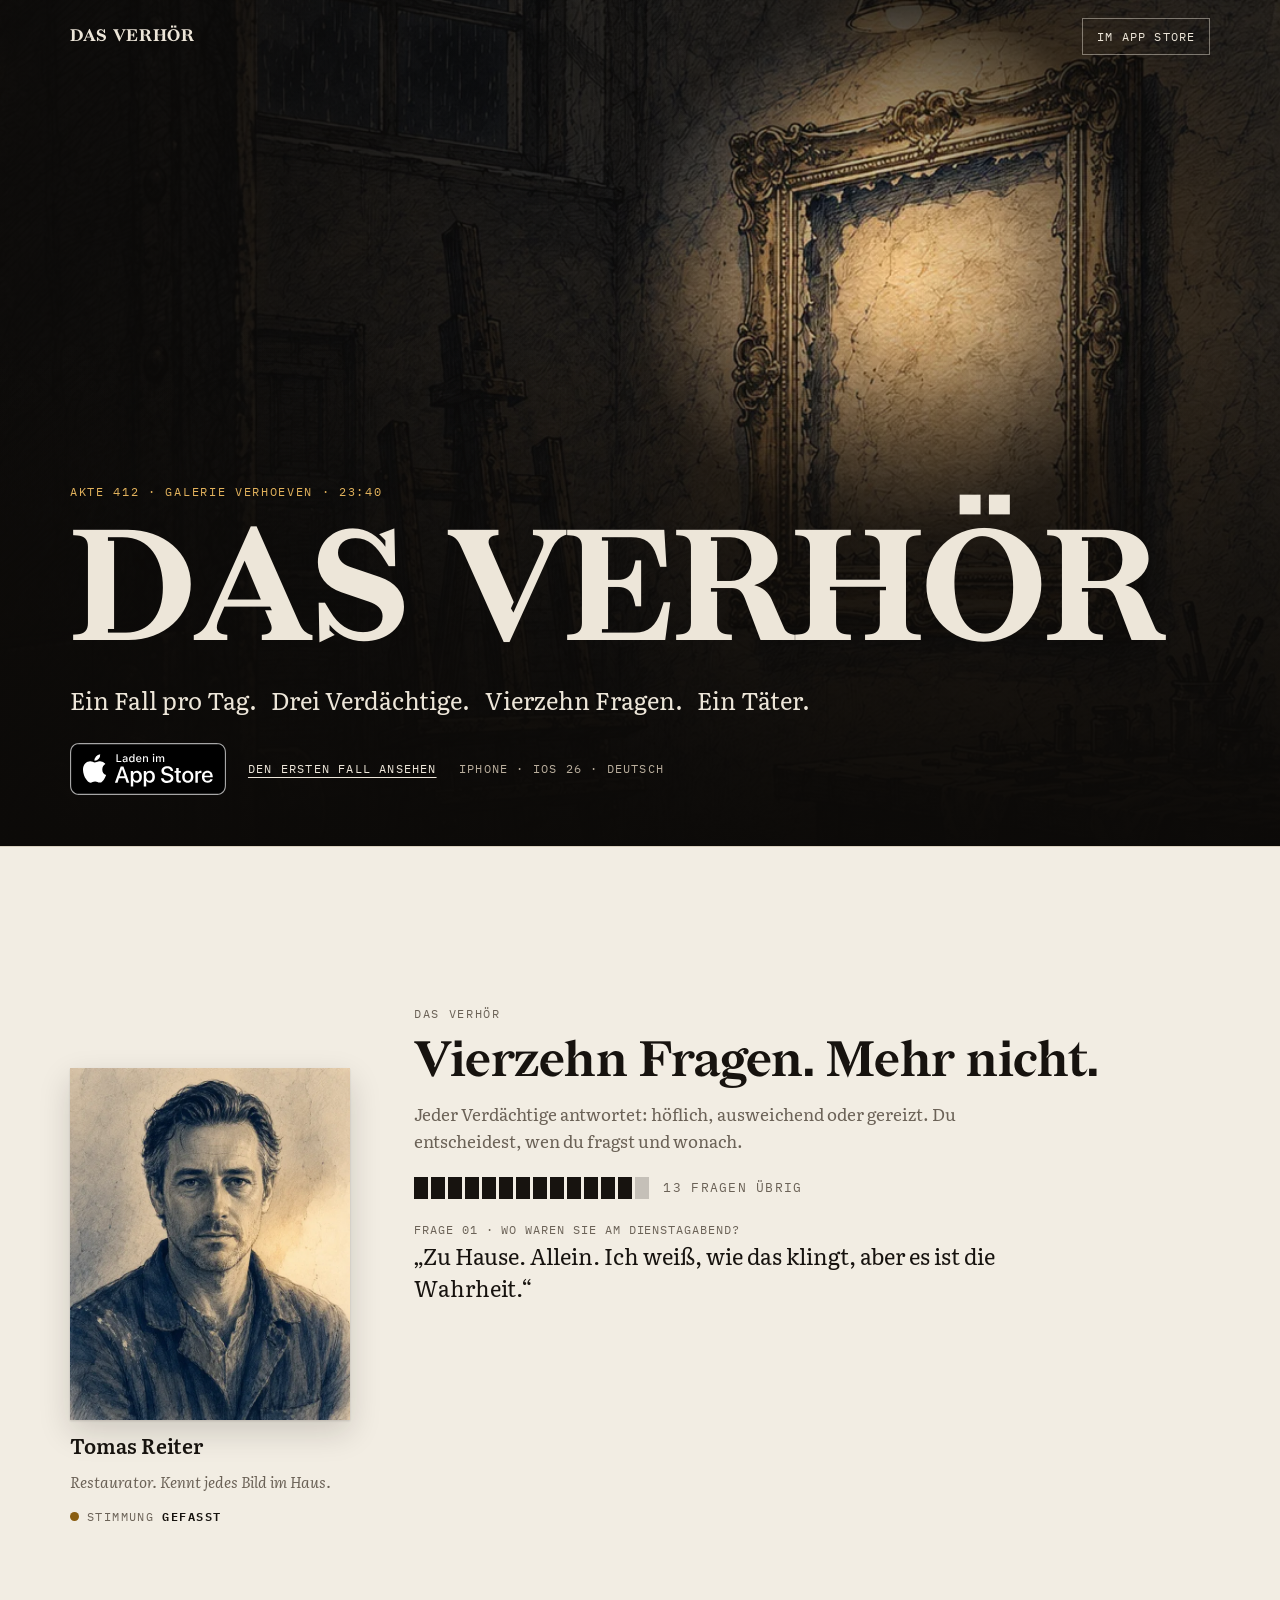
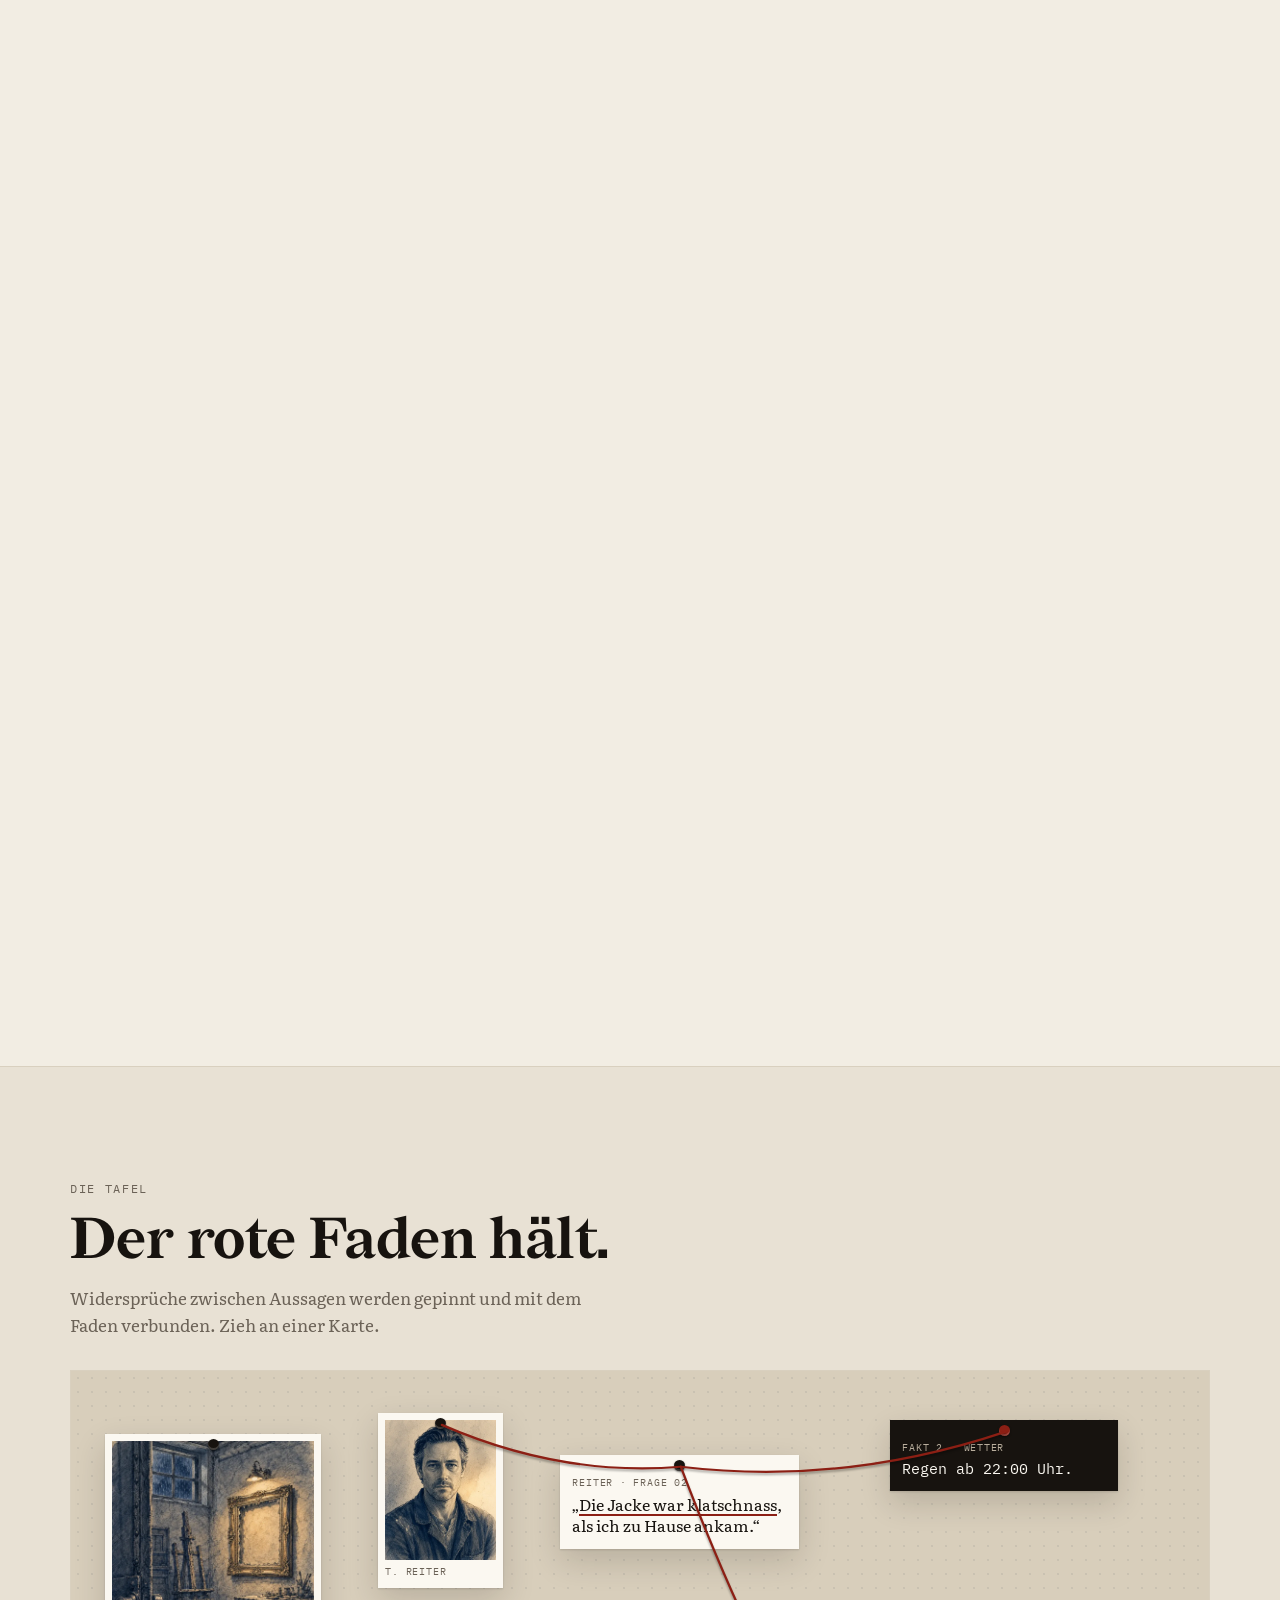
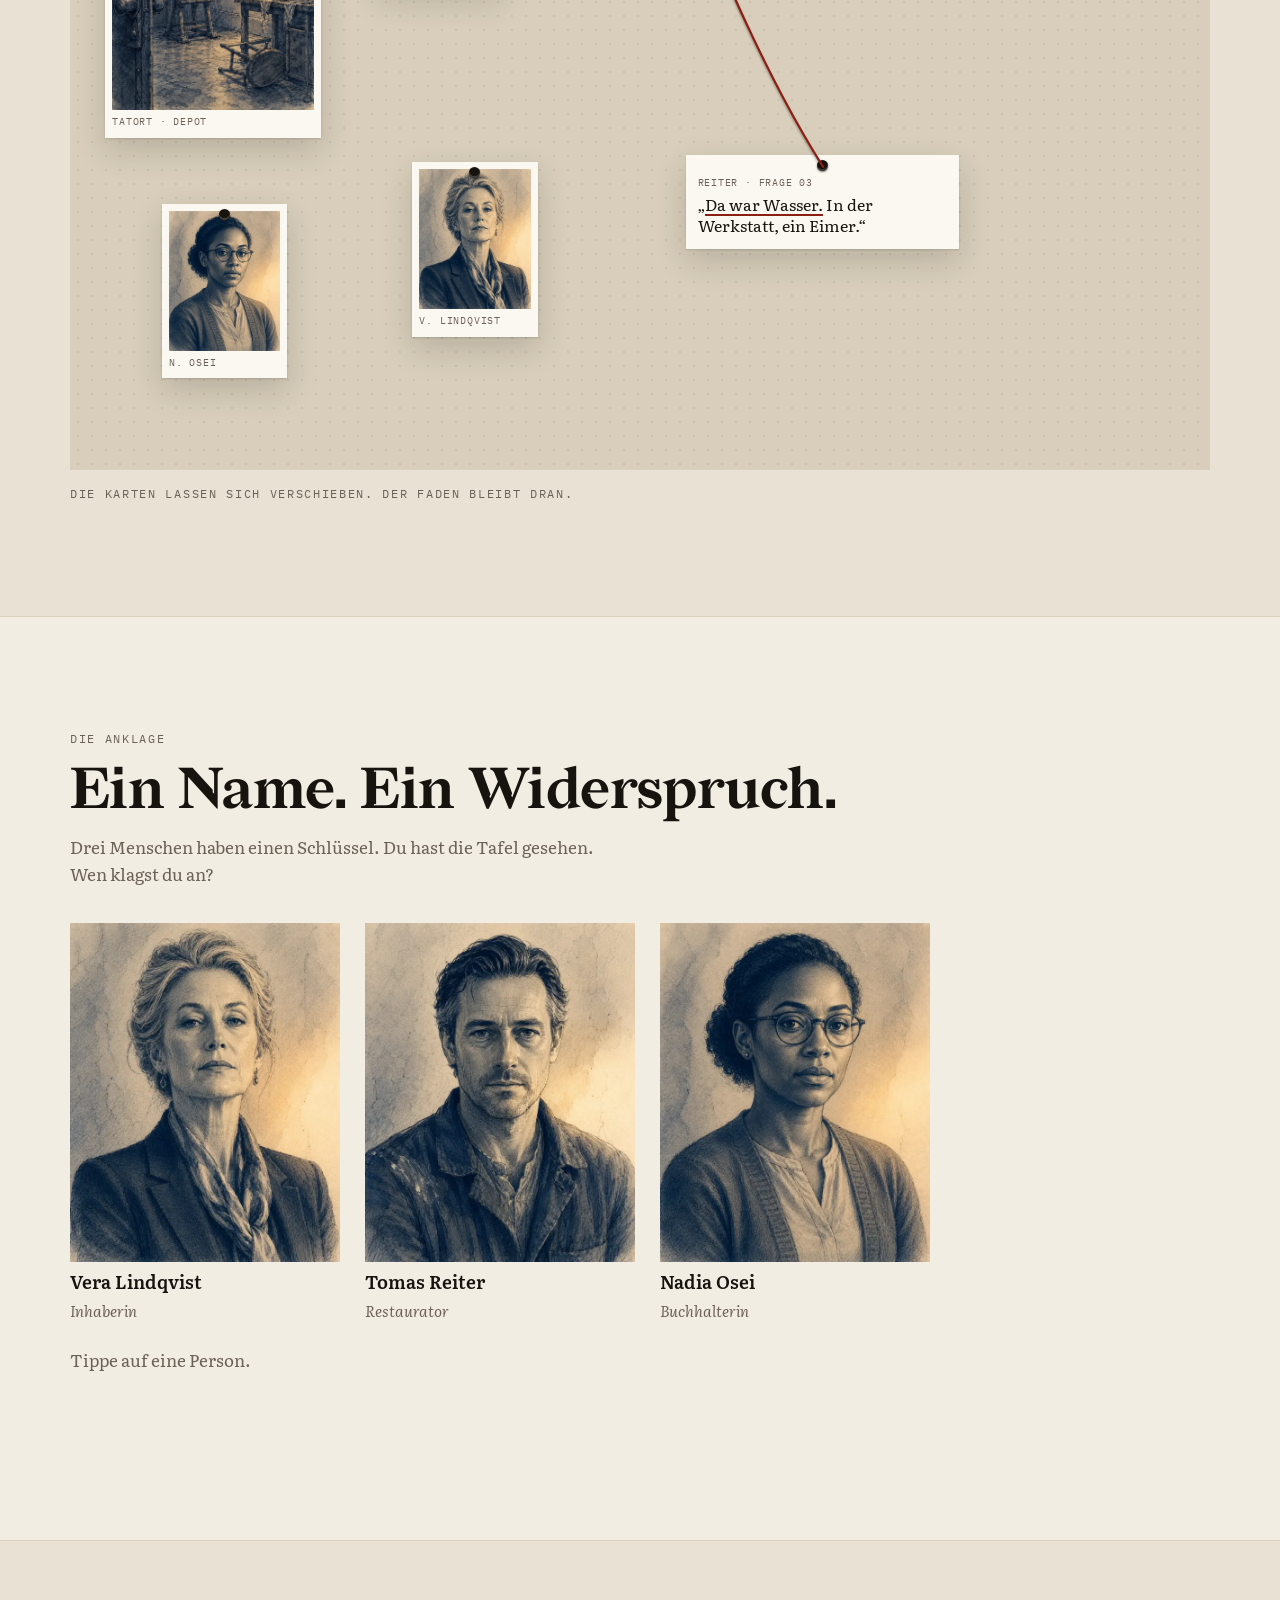
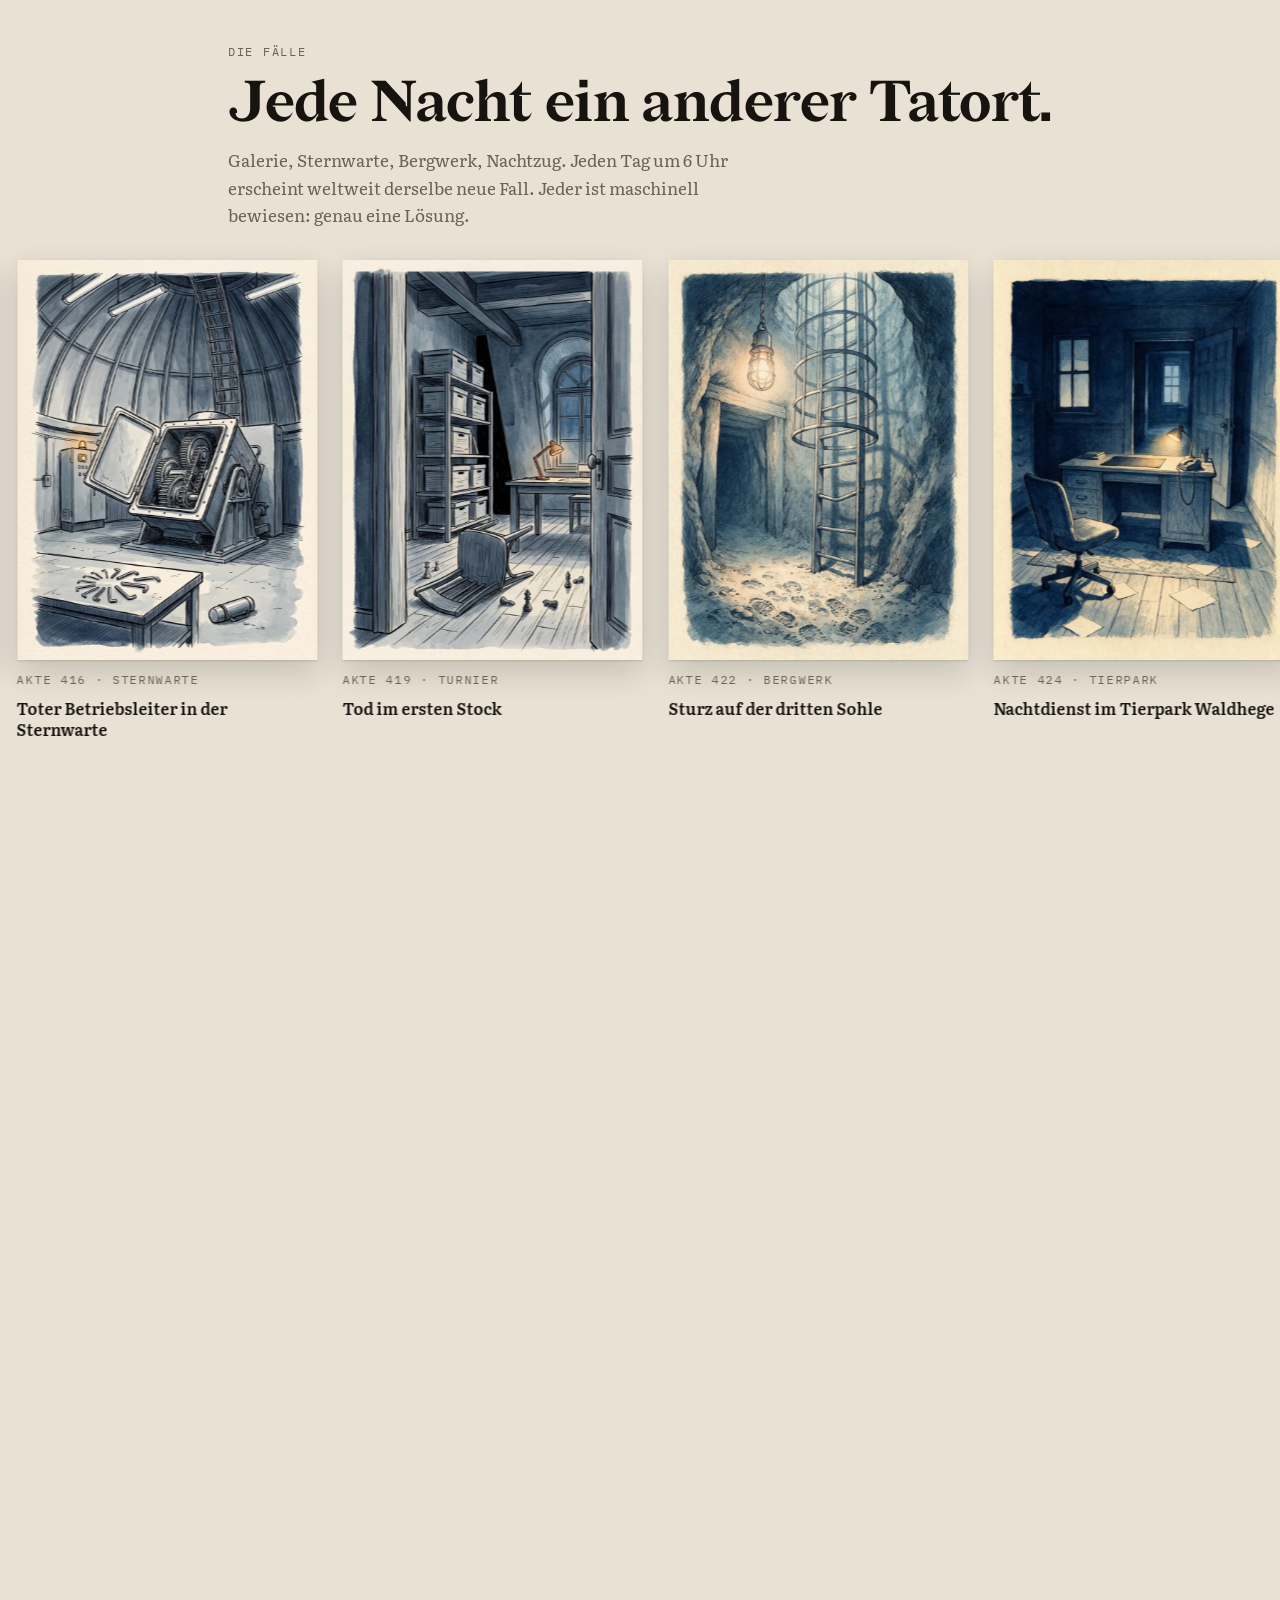
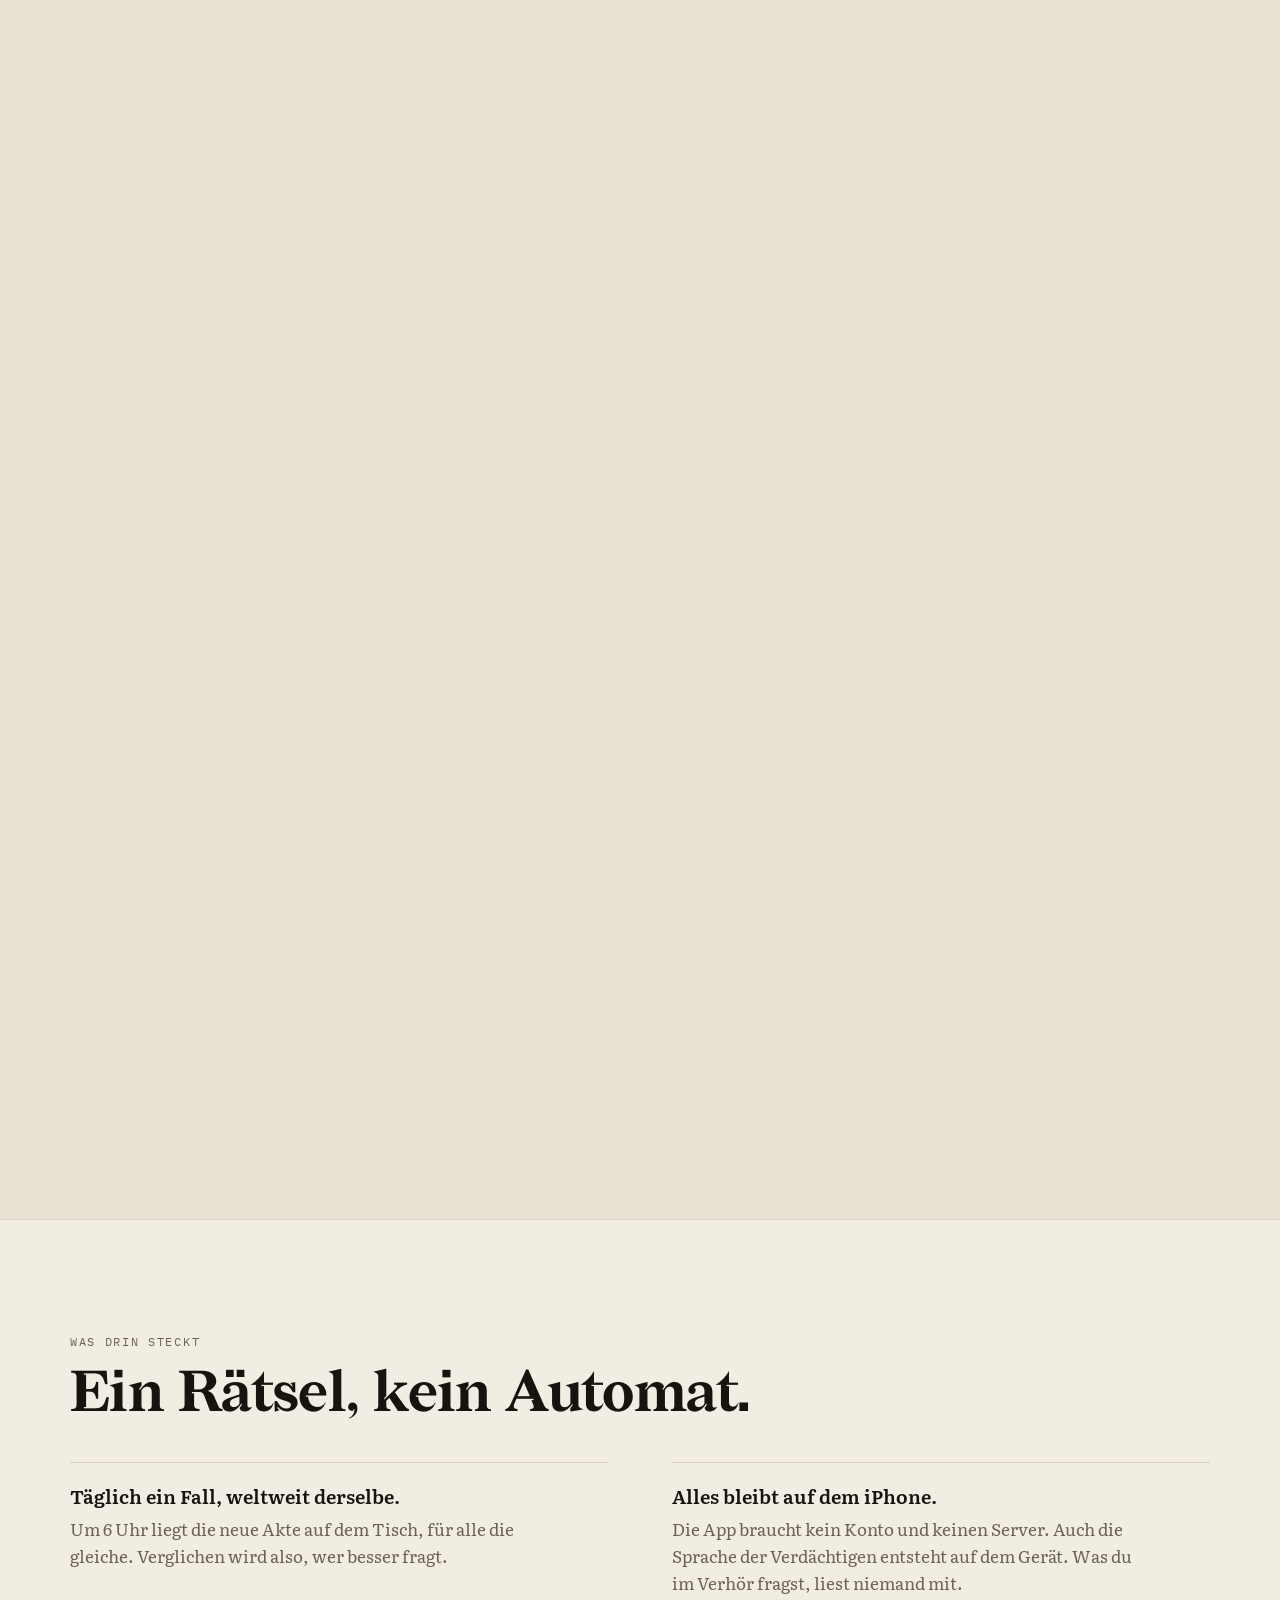
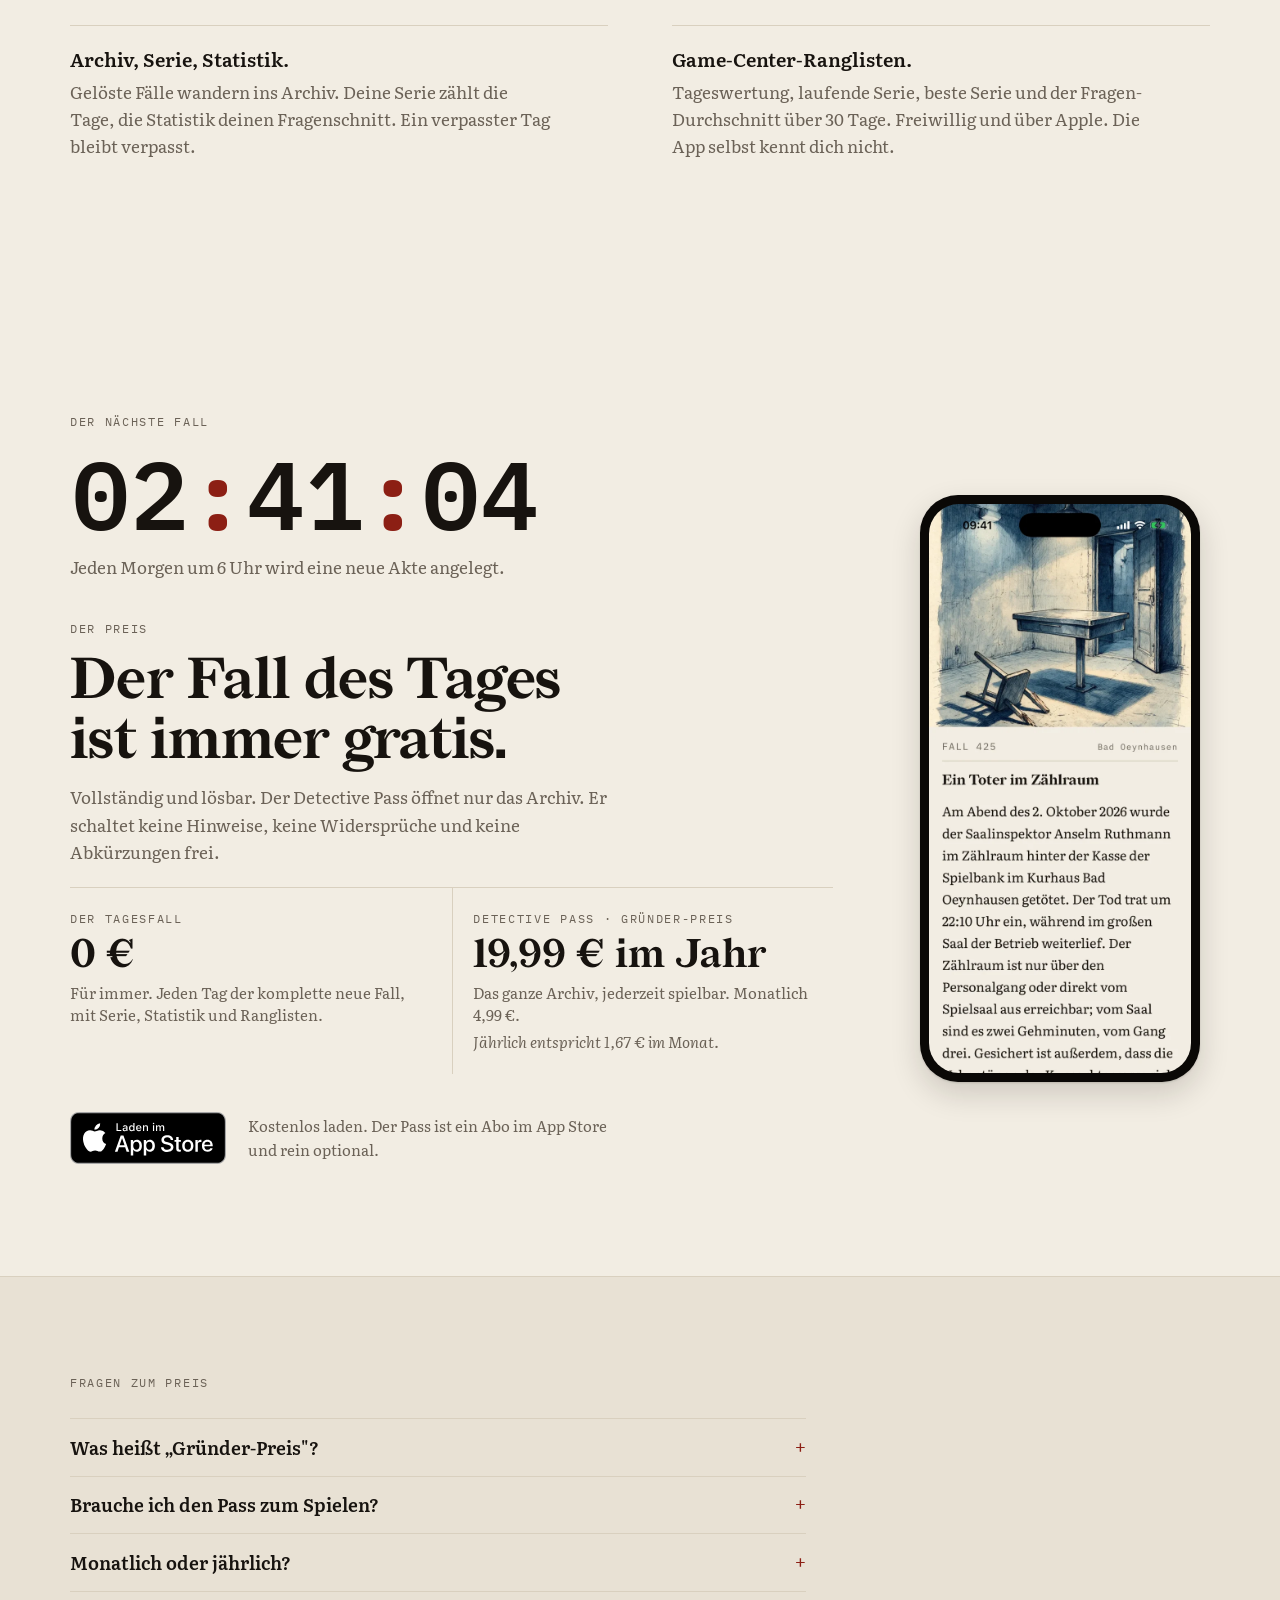
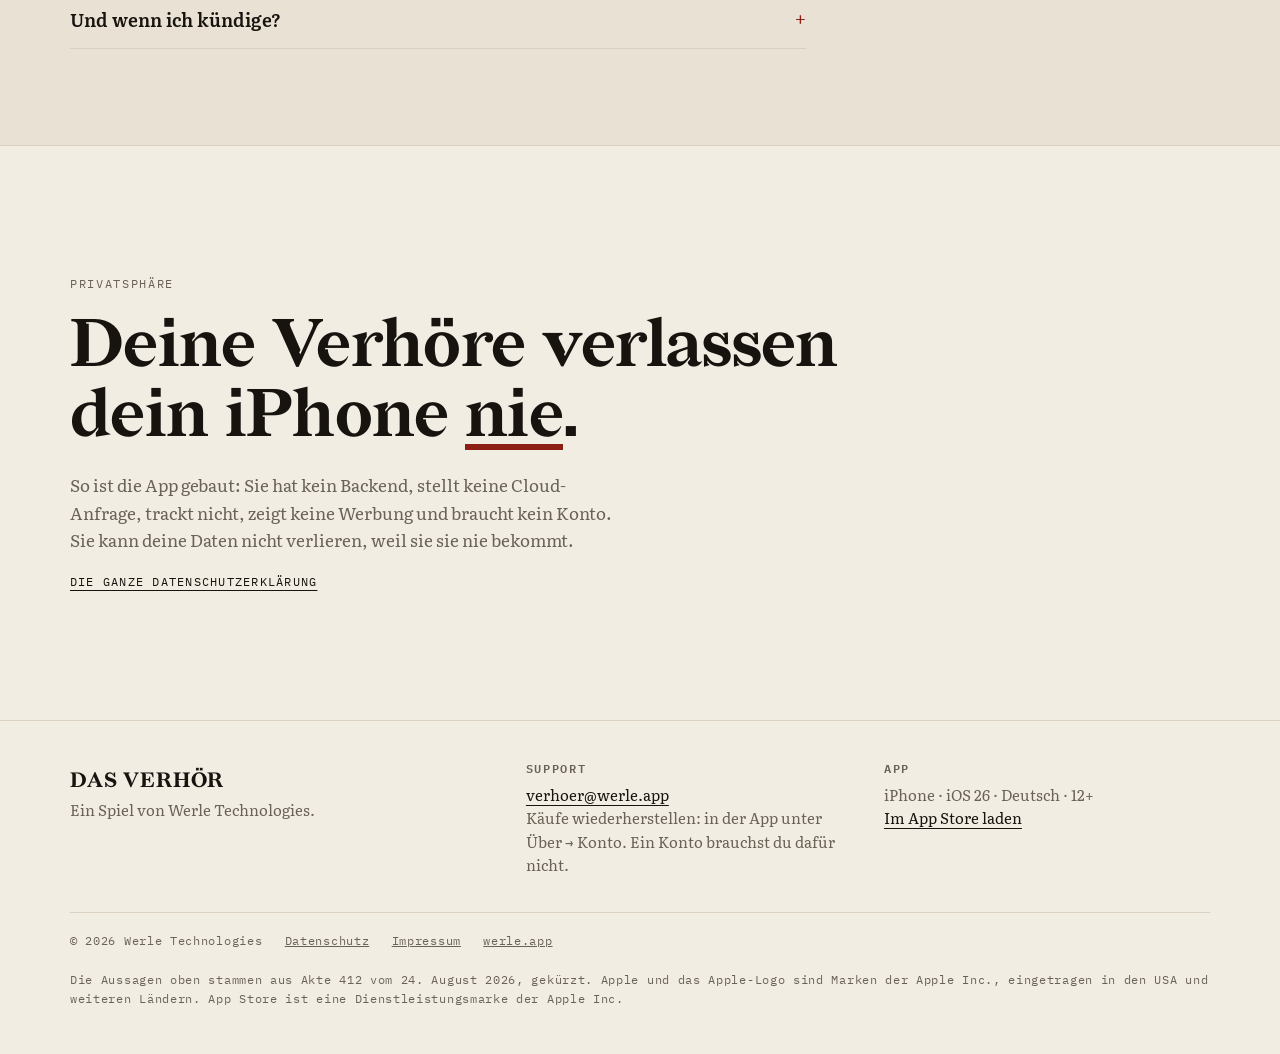
==== commit 204ffe4d: "fix: Uhrzeit des neuen Falls stimmt jetzt auch im Winter Die App gibt jeden Fall um 05:00 UTC frei. " ====
--- a/index.html
+++ b/index.html
@@ -132,7 +132,7 @@
     <div class="wrap head">
       <p class="label">Die Fälle</p>
       <h2>Jede Nacht ein anderer Tatort.</h2>
-      <p class="lede">Galerie, Sternwarte, Bergwerk, Nachtzug. Jeden Tag um 7&nbsp;Uhr erscheint weltweit derselbe neue Fall. Jeder ist maschinell bewiesen: genau eine Lösung.</p>
+      <p class="lede">Galerie, Sternwarte, Bergwerk, Nachtzug. Jeden Tag um <span class="rel-time">6&nbsp;Uhr</span> erscheint weltweit derselbe neue Fall. Jeder ist maschinell bewiesen: genau eine Lösung.</p>
     </div>
     <div class="rail">
       <div class="track" id="track">
@@ -156,7 +156,7 @@
       <h2>Ein Rätsel, kein Automat.</h2>
     </div>
     <div class="drin-grid">
-      <div class="drin-item"><h3>Täglich ein Fall, weltweit derselbe.</h3><p>Um 7&nbsp;Uhr liegt die neue Akte auf dem Tisch, für alle die gleiche. Verglichen wird also, wer besser fragt.</p></div>
+      <div class="drin-item"><h3>Täglich ein Fall, weltweit derselbe.</h3><p>Um <span class="rel-time">6&nbsp;Uhr</span> liegt die neue Akte auf dem Tisch, für alle die gleiche. Verglichen wird also, wer besser fragt.</p></div>
       <div class="drin-item"><h3>Alles bleibt auf dem iPhone.</h3><p>Die App braucht kein Konto und keinen Server. Auch die Sprache der Verdächtigen entsteht auf dem Gerät. Was du im Verhör fragst, liest niemand mit.</p></div>
       <div class="drin-item"><h3>Archiv, Serie, Statistik.</h3><p>Gelöste Fälle wandern ins Archiv. Deine Serie zählt die Tage, die Statistik deinen Fragenschnitt. Ein verpasster Tag bleibt verpasst.</p></div>
       <div class="drin-item"><h3>Game-Center-Ranglisten.</h3><p>Tageswertung, laufende Serie, beste Serie und der Fragen-Durchschnitt über 30 Tage. Freiwillig und über Apple. Die App selbst kennt dich nicht.</p></div>
@@ -170,7 +170,7 @@
       <div class="head">
         <p class="label">Der nächste Fall</p>
         <div class="clock" id="clock" role="timer" aria-label="Zeit bis zum nächsten Fall">--:--:--</div>
-        <p class="lede">Jeden Morgen um 7&nbsp;Uhr wird eine neue Akte angelegt.</p>
+        <p class="lede">Jeden Morgen um <span class="rel-time">6&nbsp;Uhr</span> wird eine neue Akte angelegt.</p>
       </div>
       <div>
         <div class="head" style="margin-bottom:1.4rem">
